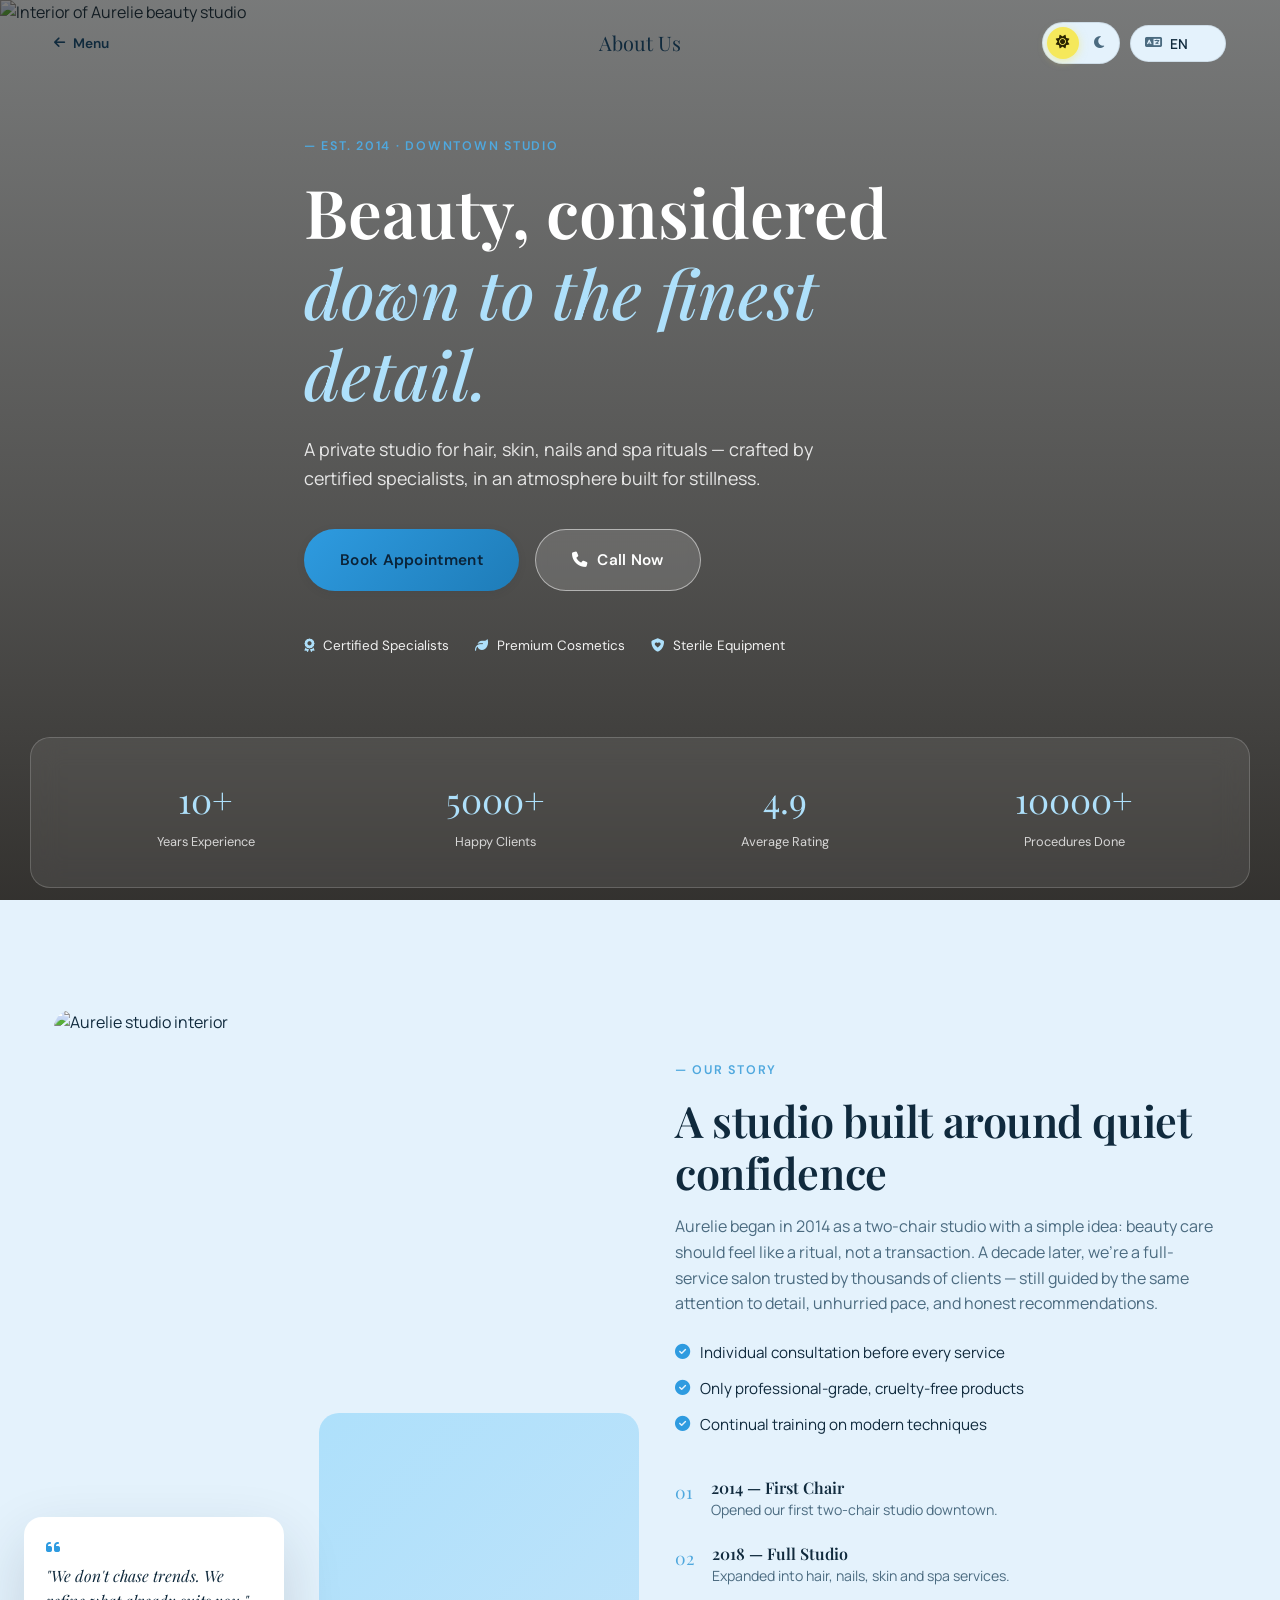
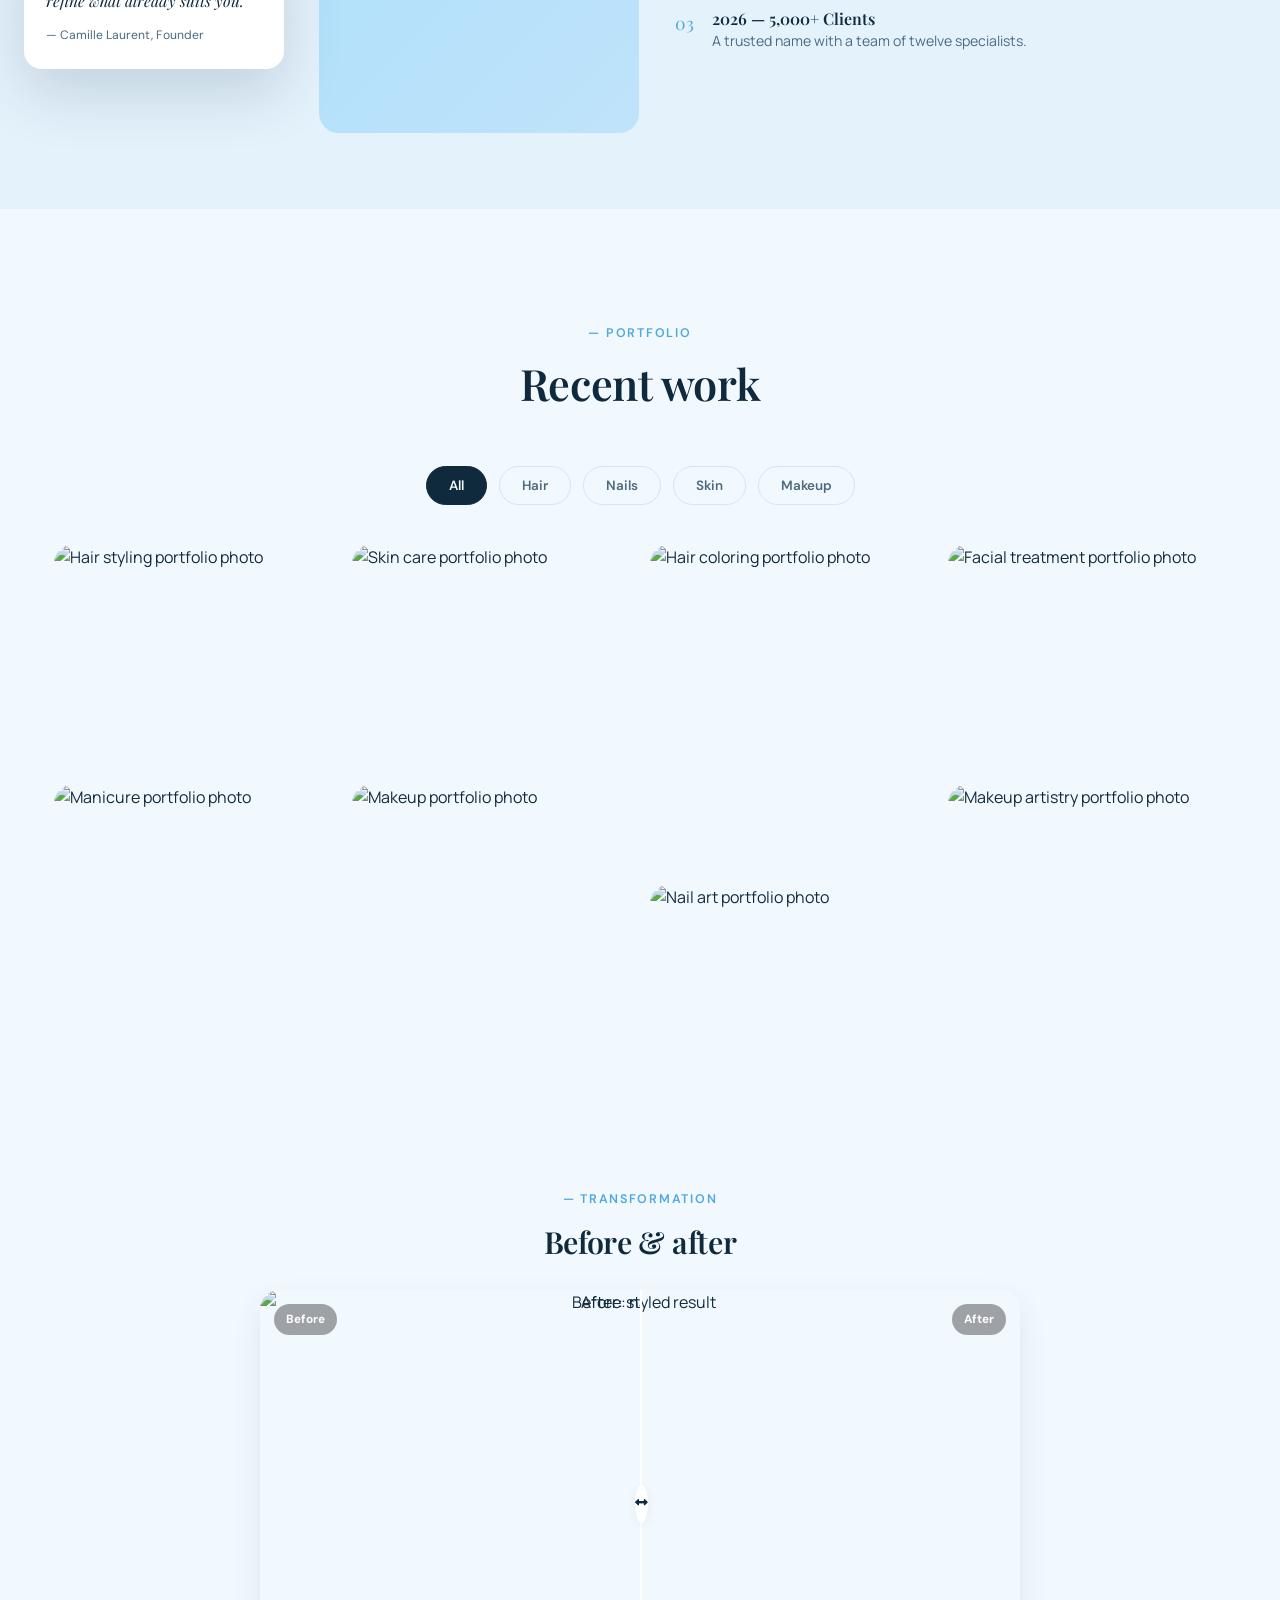
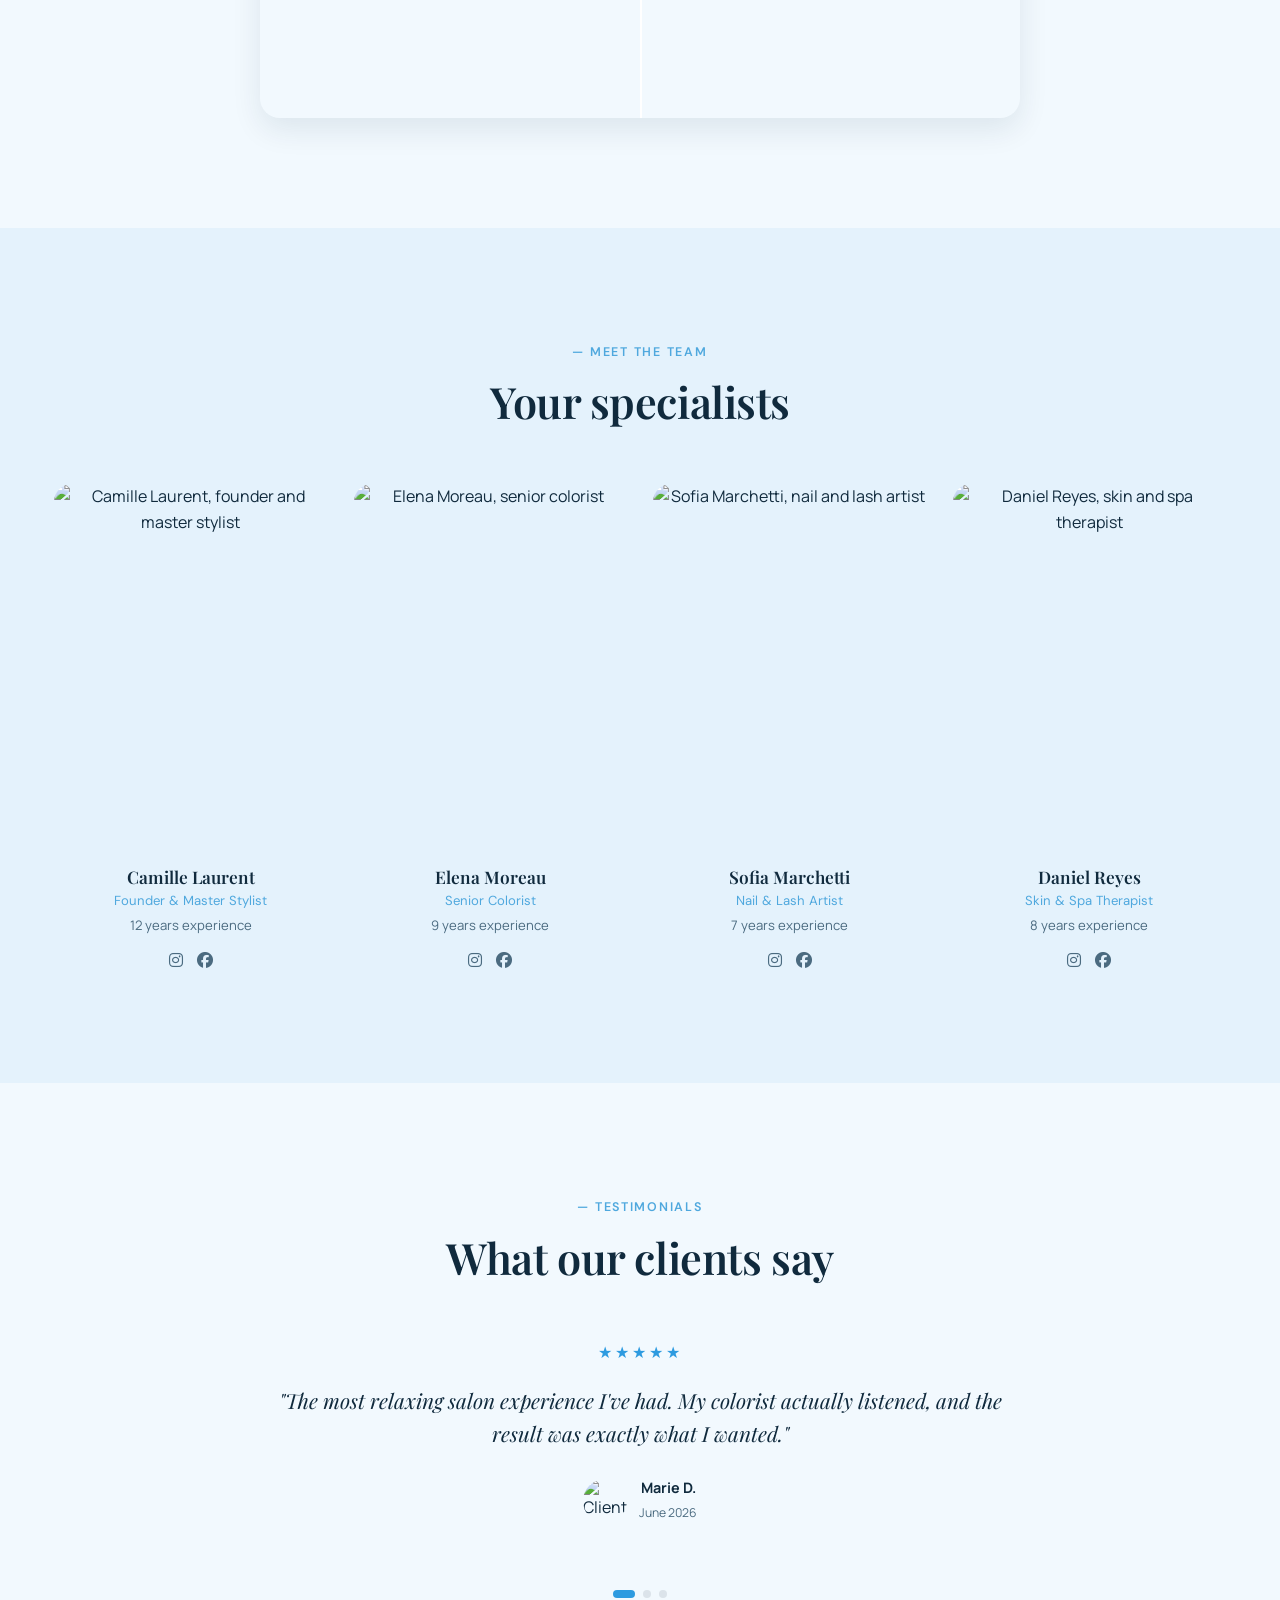
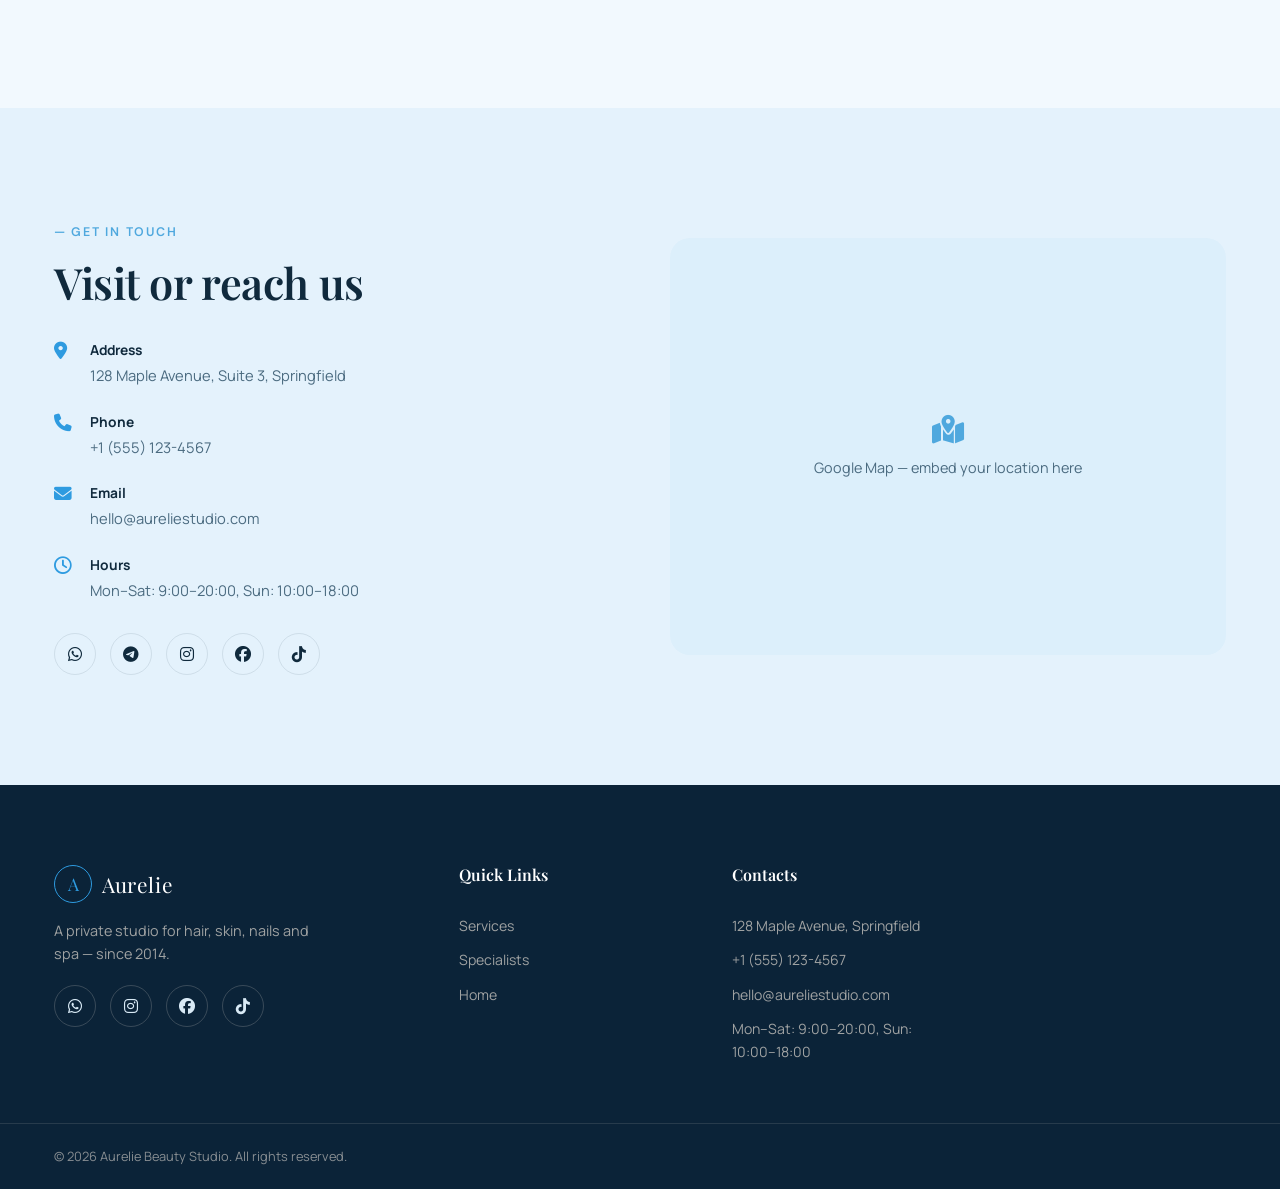
==== about.html @ c1f73a46 "Add files via upload" ====
<!DOCTYPE html>
<html lang="en" data-theme="light">
<head>
<meta charset="UTF-8">
<meta name="viewport" content="width=device-width, initial-scale=1.0">
<title>About Aurelie — Beauty Studio</title>
<meta name="description" content="About Aurelie Beauty Studio — our story, our team, our work, and how to find us.">
<link rel="icon" type="image/svg+xml" href="icons/favicon.svg">
<link rel="preconnect" href="https://fonts.googleapis.com">
<link rel="preconnect" href="https://fonts.gstatic.com" crossorigin>
<link href="https://fonts.googleapis.com/css2?family=Playfair+Display:ital,wght@0,400;0,500;0,600;0,700;1,500&family=Manrope:wght@300;400;500;600;700;800&family=DM+Sans:wght@400;500;600&display=swap" rel="stylesheet">
<link rel="stylesheet" href="https://cdnjs.cloudflare.com/ajax/libs/font-awesome/6.5.1/css/all.min.css">
<link rel="stylesheet" href="style.css">
</head>
<body>

<div class="loader" id="loader" aria-hidden="true">
  <div class="loader__mark"><span class="loader__glyph">A</span></div>
  <div class="loader__line"></div>
</div>

<div class="progress-bar" id="progressBar"></div>

<!-- ============ SIMPLE SUB-PAGE HEADER ============ -->
<header class="header" id="header">
  <div class="container header__inner">
    <a href="menu.html" class="page-back" aria-label="Back to menu">
      <i class="fa-solid fa-arrow-left"></i>
      <span data-i18n="back_to_menu">Menu</span>
    </a>
    <span class="page-header__title" data-i18n="about_page_title">About Us</span>
    <div class="header__actions">
      <div class="theme-switch" id="themeSwitch" role="group" aria-label="Toggle theme">
        <button class="theme-switch__btn" data-theme-choice="light" aria-label="Light theme"><i class="fa-solid fa-sun"></i></button>
        <button class="theme-switch__btn" data-theme-choice="dark" aria-label="Dark theme"><i class="fa-solid fa-moon"></i></button>
      </div>
      <div class="lang-select-wrap">
        <i class="fa-solid fa-language lang-select-wrap__icon"></i>
        <select class="lang-select" id="langSelect" aria-label="Choose language">
          <option value="en">EN</option>
          <option value="ru">RU 🇷🇺</option>
          <option value="kk">KZ 🇰🇿</option>
          <option value="ky">KG 🇰🇬</option>
          <option value="uz">UZ 🇺🇿</option>
        </select>
      </div>
    </div>
  </div>
</header>

<main id="home">
  <section class="hero">
    <div class="hero__media" data-parallax>
      <img src="https://images.pexels.com/photos/3992863/pexels-photo-3992863.jpeg?auto=compress&cs=tinysrgb&w=1600" alt="Interior of Aurelie beauty studio" class="hero__image" loading="eager">
      <div class="hero__scrim"></div>
    </div>

    <div class="container hero__content">
      <p class="eyebrow reveal" data-i18n="hero_eyebrow">— Est. 2014 · Downtown Studio</p>
      <h1 class="hero__title reveal">
        <span data-i18n="hero_title_1">Beauty, considered</span><br>
        <span class="hero__title-italic" data-i18n="hero_title_2">down to the finest detail.</span>
      </h1>
      <p class="hero__subtitle reveal" data-i18n="hero_subtitle">A private studio for hair, skin, nails and spa rituals — crafted by certified specialists, in an atmosphere built for stillness.</p>

      <div class="hero__cta reveal">
        <a href="services.html" class="btn btn--gold btn--lg">
          <span data-i18n="hero_cta_book">Book Appointment</span>
        </a>
        <a href="tel:+15551234567" class="btn btn--ghost btn--lg">
          <i class="fa-solid fa-phone"></i>
          <span data-i18n="hero_cta_call">Call Now</span>
        </a>
      </div>

      <div class="hero__badges reveal">
        <div class="badge"><i class="fa-solid fa-award"></i><span data-i18n="badge_certified">Certified Specialists</span></div>
        <div class="badge"><i class="fa-solid fa-leaf"></i><span data-i18n="badge_premium">Premium Cosmetics</span></div>
        <div class="badge"><i class="fa-solid fa-shield-heart"></i><span data-i18n="badge_sterile">Sterile Equipment</span></div>
      </div>
    </div>

    <div class="hero__stats">
      <div class="container stats__grid">
        <div class="stat">
          <span class="stat__num" data-count="10">0</span><span class="stat__suffix">+</span>
          <p data-i18n="stat_years">Years Experience</p>
        </div>
        <div class="stat">
          <span class="stat__num" data-count="5000">0</span><span class="stat__suffix">+</span>
          <p data-i18n="stat_clients">Happy Clients</p>
        </div>
        <div class="stat">
          <span class="stat__num" data-count="4.9" data-decimal="1">0</span>
          <p data-i18n="stat_rating">Average Rating</p>
        </div>
        <div class="stat">
          <span class="stat__num" data-count="10000">0</span><span class="stat__suffix">+</span>
          <p data-i18n="stat_procedures">Procedures Done</p>
        </div>
      </div>
    </div>
  </section>
  <section class="section about" id="about">
    <div class="container about__grid">
      <div class="about__media reveal-left">
        <img src="https://images.pexels.com/photos/13068361/pexels-photo-13068361.jpeg?auto=compress&cs=tinysrgb&w=1000" alt="Aurelie studio interior" class="about__image">
        <div class="about__image-accent"></div>
        <div class="about__floating-card">
          <i class="fa-solid fa-quote-left"></i>
          <p data-i18n="about_quote">"We don't chase trends. We refine what already suits you."</p>
          <span data-i18n="about_quote_author">— Camille Laurent, Founder</span>
        </div>
      </div>

      <div class="about__content reveal-right">
        <p class="eyebrow" data-i18n="about_eyebrow">— Our Story</p>
        <h2 class="section__title" data-i18n="about_title">A studio built around quiet confidence</h2>
        <p class="about__text" data-i18n="about_text">Aurelie began in 2014 as a two-chair studio with a simple idea: beauty care should feel like a ritual, not a transaction. A decade later, we're a full-service salon trusted by thousands of clients — still guided by the same attention to detail, unhurried pace, and honest recommendations.</p>

        <ul class="about__values">
          <li><i class="fa-solid fa-circle-check"></i><span data-i18n="about_val_1">Individual consultation before every service</span></li>
          <li><i class="fa-solid fa-circle-check"></i><span data-i18n="about_val_2">Only professional-grade, cruelty-free products</span></li>
          <li><i class="fa-solid fa-circle-check"></i><span data-i18n="about_val_3">Continual training on modern techniques</span></li>
        </ul>

        <div class="timeline">
          <div class="timeline__item">
            <span class="timeline__num">01</span>
            <div><h4 data-i18n="tl_1_title">2014 — First Chair</h4><p data-i18n="tl_1_text">Opened our first two-chair studio downtown.</p></div>
          </div>
          <div class="timeline__item">
            <span class="timeline__num">02</span>
            <div><h4 data-i18n="tl_2_title">2018 — Full Studio</h4><p data-i18n="tl_2_text">Expanded into hair, nails, skin and spa services.</p></div>
          </div>
          <div class="timeline__item">
            <span class="timeline__num">03</span>
            <div><h4 data-i18n="tl_3_title">2026 — 5,000+ Clients</h4><p data-i18n="tl_3_text">A trusted name with a team of twelve specialists.</p></div>
          </div>
        </div>
      </div>
    </div>
  </section>
  <section class="section gallery" id="gallery">
    <div class="container">
      <div class="section__head reveal">
        <p class="eyebrow" data-i18n="gallery_eyebrow">— Portfolio</p>
        <h2 class="section__title" data-i18n="gallery_title">Recent work</h2>
      </div>

      <div class="gallery__filters reveal">
        <button class="filter-btn is-active" data-filter="all" data-i18n="filter_all">All</button>
        <button class="filter-btn" data-filter="hair" data-i18n="filter_hair">Hair</button>
        <button class="filter-btn" data-filter="nails" data-i18n="filter_nails">Nails</button>
        <button class="filter-btn" data-filter="skin" data-i18n="filter_skin">Skin</button>
        <button class="filter-btn" data-filter="makeup" data-i18n="filter_makeup">Makeup</button>
      </div>

      <div class="masonry" id="masonry">
        <div class="masonry__item reveal" data-cat="hair"><img src="https://images.pexels.com/photos/3992873/pexels-photo-3992873.jpeg?auto=compress&cs=tinysrgb&w=500" alt="Hair styling portfolio photo" class="gallery-img" loading="lazy"><button class="masonry__zoom" aria-label="Open image"><i class="fa-solid fa-expand"></i></button></div>
        <div class="masonry__item reveal masonry__item--tall" data-cat="nails"><img src="https://images.pexels.com/photos/7755296/pexels-photo-7755296.jpeg?auto=compress&cs=tinysrgb&w=500" alt="Manicure portfolio photo" class="gallery-img" loading="lazy"><button class="masonry__zoom" aria-label="Open image"><i class="fa-solid fa-expand"></i></button></div>
        <div class="masonry__item reveal" data-cat="skin"><img src="https://images.pexels.com/photos/6187848/pexels-photo-6187848.jpeg?auto=compress&cs=tinysrgb&w=500" alt="Skin care portfolio photo" class="gallery-img" loading="lazy"><button class="masonry__zoom" aria-label="Open image"><i class="fa-solid fa-expand"></i></button></div>
        <div class="masonry__item reveal" data-cat="makeup"><img src="https://images.pexels.com/photos/20309789/pexels-photo-20309789.jpeg?auto=compress&cs=tinysrgb&w=500" alt="Makeup portfolio photo" class="gallery-img" loading="lazy"><button class="masonry__zoom" aria-label="Open image"><i class="fa-solid fa-expand"></i></button></div>
        <div class="masonry__item reveal masonry__item--tall" data-cat="hair"><img src="https://images.pexels.com/photos/3992866/pexels-photo-3992866.jpeg?auto=compress&cs=tinysrgb&w=500" alt="Hair coloring portfolio photo" class="gallery-img" loading="lazy"><button class="masonry__zoom" aria-label="Open image"><i class="fa-solid fa-expand"></i></button></div>
        <div class="masonry__item reveal" data-cat="nails"><img src="https://images.pexels.com/photos/13068361/pexels-photo-13068361.jpeg?auto=compress&cs=tinysrgb&w=500" alt="Nail art portfolio photo" class="gallery-img" loading="lazy"><button class="masonry__zoom" aria-label="Open image"><i class="fa-solid fa-expand"></i></button></div>
        <div class="masonry__item reveal" data-cat="skin"><img src="https://images.pexels.com/photos/6629536/pexels-photo-6629536.jpeg?auto=compress&cs=tinysrgb&w=500" alt="Facial treatment portfolio photo" class="gallery-img" loading="lazy"><button class="masonry__zoom" aria-label="Open image"><i class="fa-solid fa-expand"></i></button></div>
        <div class="masonry__item reveal masonry__item--tall" data-cat="makeup"><img src="https://images.pexels.com/photos/7446920/pexels-photo-7446920.jpeg?auto=compress&cs=tinysrgb&w=500" alt="Makeup artistry portfolio photo" class="gallery-img" loading="lazy"><button class="masonry__zoom" aria-label="Open image"><i class="fa-solid fa-expand"></i></button></div>
      </div>

      <div class="before-after reveal">
        <p class="eyebrow" data-i18n="ba_eyebrow">— Transformation</p>
        <h3 class="section__title section__title--sm" data-i18n="ba_title">Before &amp; after</h3>
        <div class="ba-slider" id="baSlider">
          <img src="https://images.pexels.com/photos/3993320/pexels-photo-3993320.jpeg?auto=compress&cs=tinysrgb&w=900" alt="After: styled result" class="ba-slider__img ba-slider__img--after">
          <img src="https://images.pexels.com/photos/3992861/pexels-photo-3992861.jpeg?auto=compress&cs=tinysrgb&w=900" alt="Before: natural state" class="ba-slider__img ba-slider__img--before" id="baBefore">
          <input type="range" min="0" max="100" value="50" class="ba-slider__range" id="baRange" aria-label="Before after comparison slider">
          <div class="ba-slider__handle" id="baHandle"><i class="fa-solid fa-left-right"></i></div>
          <span class="ba-slider__label ba-slider__label--left" data-i18n="ba_before">Before</span>
          <span class="ba-slider__label ba-slider__label--right" data-i18n="ba_after">After</span>
        </div>
      </div>
    </div>
  </section>
  <section class="section team" id="team">
    <div class="container">
      <div class="section__head reveal">
        <p class="eyebrow" data-i18n="team_eyebrow">— Meet The Team</p>
        <h2 class="section__title" data-i18n="team_title">Your specialists</h2>
      </div>

      <div class="team__grid">
        <div class="team-card reveal">
          <img src="https://images.pexels.com/photos/3992872/pexels-photo-3992872.jpeg?auto=compress&cs=tinysrgb&w=500" alt="Camille Laurent, founder and master stylist" class="team-card__img" loading="lazy" >
          <h3>Camille Laurent</h3>
          <span data-i18n="team_1_role">Founder &amp; Master Stylist</span>
          <p data-i18n="team_1_exp">12 years experience</p>
          <div class="team-card__social">
            <a href="#" aria-label="Instagram"><i class="fa-brands fa-instagram"></i></a>
            <a href="#" aria-label="Facebook"><i class="fa-brands fa-facebook"></i></a>
          </div>
        </div>
        <div class="team-card reveal">
          <img src="https://images.pexels.com/photos/3992866/pexels-photo-3992866.jpeg?auto=compress&cs=tinysrgb&w=500" alt="Elena Moreau, senior colorist" class="team-card__img" loading="lazy" >
          <h3>Elena Moreau</h3>
          <span data-i18n="team_2_role">Senior Colorist</span>
          <p data-i18n="team_2_exp">9 years experience</p>
          <div class="team-card__social">
            <a href="#" aria-label="Instagram"><i class="fa-brands fa-instagram"></i></a>
            <a href="#" aria-label="Facebook"><i class="fa-brands fa-facebook"></i></a>
          </div>
        </div>
        <div class="team-card reveal">
          <img src="https://images.pexels.com/photos/6187850/pexels-photo-6187850.jpeg?auto=compress&cs=tinysrgb&w=500" alt="Sofia Marchetti, nail and lash artist" class="team-card__img" loading="lazy" >
          <h3>Sofia Marchetti</h3>
          <span data-i18n="team_3_role">Nail &amp; Lash Artist</span>
          <p data-i18n="team_3_exp">7 years experience</p>
          <div class="team-card__social">
            <a href="#" aria-label="Instagram"><i class="fa-brands fa-instagram"></i></a>
            <a href="#" aria-label="Facebook"><i class="fa-brands fa-facebook"></i></a>
          </div>
        </div>
        <div class="team-card reveal">
          <img src="https://images.pexels.com/photos/6186761/pexels-photo-6186761.jpeg?auto=compress&cs=tinysrgb&w=500" alt="Daniel Reyes, skin and spa therapist" class="team-card__img" loading="lazy" >
          <h3>Daniel Reyes</h3>
          <span data-i18n="team_4_role">Skin &amp; Spa Therapist</span>
          <p data-i18n="team_4_exp">8 years experience</p>
          <div class="team-card__social">
            <a href="#" aria-label="Instagram"><i class="fa-brands fa-instagram"></i></a>
            <a href="#" aria-label="Facebook"><i class="fa-brands fa-facebook"></i></a>
          </div>
        </div>
      </div>
    </div>
  </section>
  <section class="section reviews" id="reviews">
    <div class="container">
      <div class="section__head reveal">
        <p class="eyebrow" data-i18n="reviews_eyebrow">— Testimonials</p>
        <h2 class="section__title" data-i18n="reviews_title">What our clients say</h2>
      </div>

      <div class="reviews__slider reveal" id="reviewsSlider">
        <div class="reviews__track" id="reviewsTrack">
          <div class="review-card">
            <div class="review-card__stars">★★★★★</div>
            <p data-i18n="rev_1_text">"The most relaxing salon experience I've had. My colorist actually listened, and the result was exactly what I wanted."</p>
            <div class="review-card__author"><img src="https://images.pexels.com/photos/3992875/pexels-photo-3992875.jpeg?auto=compress&cs=tinysrgb&w=100" alt="Client photo, Marie D." class="review-card__avatar" loading="lazy"><div><strong>Marie D.</strong><span>June 2026</span></div></div>
          </div>
          <div class="review-card">
            <div class="review-card__stars">★★★★★</div>
            <p data-i18n="rev_2_text">"Impeccable attention to detail. The studio feels calm and genuinely premium — worth every dollar."</p>
            <div class="review-card__author"><img src="https://images.pexels.com/photos/6187431/pexels-photo-6187431.jpeg?auto=compress&cs=tinysrgb&w=100" alt="Client photo, Julia S." class="review-card__avatar" loading="lazy"><div><strong>Julia S.</strong><span>May 2026</span></div></div>
          </div>
          <div class="review-card">
            <div class="review-card__stars">★★★★★</div>
            <p data-i18n="rev_3_text">"Booked a spa afternoon for my birthday. Left feeling completely renewed. Already booked my next visit."</p>
            <div class="review-card__author"><img src="https://images.pexels.com/photos/6187838/pexels-photo-6187838.jpeg?auto=compress&cs=tinysrgb&w=100" alt="Client photo, Anna K." class="review-card__avatar" loading="lazy"><div><strong>Anna K.</strong><span>April 2026</span></div></div>
          </div>
        </div>
        <div class="reviews__dots" id="reviewsDots"></div>
      </div>
    </div>
  </section>
  <section class="section contact" id="contact">
    <div class="container contact__grid">
      <div class="reveal-left">
        <p class="eyebrow" data-i18n="contact_eyebrow">— Get In Touch</p>
        <h2 class="section__title" data-i18n="contact_title">Visit or reach us</h2>

        <div class="contact__list">
          <div class="contact__item"><i class="fa-solid fa-location-dot"></i><div><strong data-i18n="contact_address_l">Address</strong><span>128 Maple Avenue, Suite 3, Springfield</span></div></div>
          <div class="contact__item"><i class="fa-solid fa-phone"></i><div><strong data-i18n="contact_phone_l">Phone</strong><span>+1 (555) 123-4567</span></div></div>
          <div class="contact__item"><i class="fa-solid fa-envelope"></i><div><strong data-i18n="contact_email_l">Email</strong><span>hello@aureliestudio.com</span></div></div>
          <div class="contact__item"><i class="fa-regular fa-clock"></i><div><strong data-i18n="contact_hours_l">Hours</strong><span data-i18n="contact_hours_v">Mon–Sat: 9:00–20:00, Sun: 10:00–18:00</span></div></div>
        </div>

        <div class="contact__socials">
          <a href="#" aria-label="WhatsApp"><i class="fa-brands fa-whatsapp"></i></a>
          <a href="#" aria-label="Telegram"><i class="fa-brands fa-telegram"></i></a>
          <a href="#" aria-label="Instagram"><i class="fa-brands fa-instagram"></i></a>
          <a href="#" aria-label="Facebook"><i class="fa-brands fa-facebook"></i></a>
          <a href="#" aria-label="TikTok"><i class="fa-brands fa-tiktok"></i></a>
        </div>
      </div>

      <div class="contact__map reveal-right">
        <div class="map-placeholder">
          <i class="fa-solid fa-map-location-dot"></i>
          <span data-i18n="map_placeholder">Google Map — embed your location here</span>
        </div>
      </div>
    </div>
  </section>
</main>

<!-- ============ FOOTER ============ -->
<footer class="footer">
  <div class="container footer__grid">
    <div class="footer__brand">
      <a href="menu.html" class="logo logo--footer">
        <span class="logo__mark">A</span><span class="logo__text">Aurelie</span>
      </a>
      <p data-i18n="footer_tagline">A private studio for hair, skin, nails and spa — since 2014.</p>
      <div class="contact__socials">
        <a href="#" aria-label="WhatsApp"><i class="fa-brands fa-whatsapp"></i></a>
        <a href="#" aria-label="Instagram"><i class="fa-brands fa-instagram"></i></a>
        <a href="#" aria-label="Facebook"><i class="fa-brands fa-facebook"></i></a>
        <a href="#" aria-label="TikTok"><i class="fa-brands fa-tiktok"></i></a>
      </div>
    </div>

    <div class="footer__col">
      <h4 data-i18n="footer_links">Quick Links</h4>
      <a href="services.html" data-i18n="nav_services">Services</a>
      <a href="specialists.html" data-i18n="nav_specialists">Specialists</a>
      <a href="menu.html" data-i18n="nav_home">Home</a>
    </div>

    <div class="footer__col">
      <h4 data-i18n="footer_contacts">Contacts</h4>
      <span>128 Maple Avenue, Springfield</span>
      <span>+1 (555) 123-4567</span>
      <span>hello@aureliestudio.com</span>
      <span data-i18n="contact_hours_v">Mon–Sat: 9:00–20:00, Sun: 10:00–18:00</span>
    </div>
  </div>

  <div class="footer__bottom">
    <div class="container footer__bottom-inner">
      <span>&copy; <span id="year"></span> Aurelie Beauty Studio. <span data-i18n="footer_rights">All rights reserved.</span></span>
    </div>
  </div>
</footer>

<button class="back-to-top" id="backToTop" aria-label="Back to top">
  <i class="fa-solid fa-arrow-up"></i>
</button>

<div class="lightbox" id="lightbox">
  <button class="lightbox__close" id="lightboxClose" aria-label="Close image"><i class="fa-solid fa-xmark"></i></button>
  <img class="lightbox__img" id="lightboxImg" src="" alt="">
</div>

<script src="script.js"></script>
</body>
</html>
---- style.css ----
/* =========================================================
   AURELIE BEAUTY STUDIO — STYLESHEET
   Design system: modern luxury minimalism
   Fonts: Playfair Display (display) / Manrope (body) / DM Sans (utility)
   ========================================================= */

:root{
  /* ---- Color tokens (light) — Sky Blue palette ---- */
  --bg:            #F2F9FE;
  --bg-alt:        #E4F2FC;
  --bg-card:       #FFFFFF;
  --ink:           #102A3D;
  --ink-soft:      #4B6B80;
  --line:          rgba(16,42,61,0.10);
  --beige:         #DCEFFB;
  --rosegold:      #4FA8DE;
  --rosegold-soft: #BFE3FA;
  --gold:          #2E9BE0;
  --gold-soft:     #AEE0FB;
  --white:         #FFFFFF;

  --shadow-sm: 0 2px 10px rgba(16,42,61,0.07);
  --shadow-md: 0 12px 30px rgba(16,42,61,0.09);
  --shadow-lg: 0 24px 60px rgba(16,42,61,0.16);

  --radius-sm: 14px;
  --radius-md: 18px;
  --radius-lg: 20px;

  --font-display: 'Playfair Display', serif;
  --font-body: 'Manrope', sans-serif;
  --font-utility: 'DM Sans', sans-serif;

  --container: 1220px;
  --transition: 0.4s cubic-bezier(.25,.8,.25,1);
}

[data-theme="dark"]{
  --bg:            #0B1B27;
  --bg-alt:        #10222F;
  --bg-card:       #142B3B;
  --ink:           #EAF4FB;
  --ink-soft:      #A9C3D3;
  --line:          rgba(234,244,251,0.12);
  --beige:         #16324480;
  --shadow-sm: 0 2px 10px rgba(0,0,0,0.35);
  --shadow-md: 0 12px 30px rgba(0,0,0,0.4);
  --shadow-lg: 0 24px 60px rgba(0,0,0,0.5);
}

/* ============ RESET ============ */
*,*::before,*::after{ box-sizing:border-box; margin:0; padding:0; }
html{ scroll-behavior:smooth; }
body{
  font-family:var(--font-body);
  background:var(--bg);
  color:var(--ink);
  line-height:1.6;
  -webkit-font-smoothing:antialiased;
  overflow-x:hidden;
  transition:background var(--transition), color var(--transition);
}
img{ max-width:100%; display:block; }
a{ color:inherit; text-decoration:none; -webkit-tap-highlight-color:transparent; touch-action:manipulation; }
button{ -webkit-tap-highlight-color:transparent; }
ul{ list-style:none; }
button{ font-family:inherit; cursor:pointer; border:none; background:none; color:inherit; }
input,select{ font-family:inherit; font-size:1rem; }
h1,h2,h3,h4{ font-family:var(--font-display); font-weight:600; line-height:1.2; }
.container{ max-width:var(--container); margin:0 auto; padding:0 24px; }

@media (prefers-reduced-motion: reduce){
  *{ animation-duration:0.001ms !important; animation-iteration-count:1 !important; transition-duration:0.001ms !important; scroll-behavior:auto !important; }
}

:focus-visible{ outline:2px solid var(--gold); outline-offset:3px; }

/* ============ PLACEHOLDER IMAGERY ============
   Used in place of real photography — soft gradient + icon mark,
   so the layout ships production-ready and only needs images swapped in. */
.placeholder-img{
  position:relative;
  width:100%; height:100%;
  min-height:220px;
  background:
    radial-gradient(120% 140% at 15% 10%, rgba(46,155,224,0.16), transparent 55%),
    linear-gradient(135deg, var(--beige) 0%, #ffffff 55%, var(--rosegold-soft) 100%);
  border-radius:var(--radius-md);
  overflow:hidden;
}
[data-theme="dark"] .placeholder-img{
  background:
    radial-gradient(120% 140% at 15% 10%, rgba(46,155,224,0.14), transparent 55%),
    linear-gradient(135deg, #241d16 0%, #17130f 55%, #2a1f22 100%);
}
.placeholder-img::before{
  content:"\f03e"; /* fa image icon */
  font-family:"Font Awesome 6 Free"; font-weight:900;
  position:absolute; inset:0; display:flex; align-items:center; justify-content:center;
  font-size:1.6rem; color:rgba(28,23,18,0.18);
}
[data-theme="dark"] .placeholder-img::before{ color:rgba(243,236,227,0.14); }

/* ============ TYPE HELPERS ============ */
.eyebrow{
  font-family:var(--font-utility);
  text-transform:uppercase;
  letter-spacing:.14em;
  font-size:.78rem;
  color:var(--rosegold);
  font-weight:600;
  margin-bottom:14px;
  display:inline-block;
}
.section__title{
  font-size:clamp(1.9rem, 3.4vw, 2.7rem);
  letter-spacing:-0.01em;
  margin-bottom:16px;
}
.section__title--sm{ font-size:clamp(1.5rem,2.4vw,1.9rem); }
.section__sub{
  color:var(--ink-soft);
  max-width:560px;
  font-size:1.02rem;
  margin-bottom:22px;
}
.section__head{ max-width:680px; margin:0 auto 56px; text-align:center; }
.section{ padding:110px 0; position:relative; }
.section:nth-of-type(even){ background:var(--bg-alt); }

/* signature divider glyph used under a handful of key headings */
.section__title{ position:relative; }

/* ============ BUTTONS ============ */
.btn{
  display:inline-flex; align-items:center; justify-content:center; gap:10px;
  font-family:var(--font-utility);
  font-weight:600;
  font-size:.92rem;
  letter-spacing:.02em;
  padding:16px 30px;
  border-radius:100px;
  transition:transform var(--transition), box-shadow var(--transition), background var(--transition), color var(--transition), border-color var(--transition);
  white-space:nowrap;
  position:relative;
  overflow:hidden;
}
.btn--gold{
  background:linear-gradient(135deg, var(--gold) 0%, #1E7CB8 100%);
  color:#0B2338;
  box-shadow:var(--shadow-sm);
}
.btn--gold:hover{ transform:translateY(-2px); box-shadow:var(--shadow-md); }
.btn--ghost{
  background:rgba(255,255,255,0.14);
  color:var(--white);
  border:1px solid rgba(255,255,255,0.5);
  backdrop-filter:blur(6px);
}
.btn--ghost:hover{ background:rgba(255,255,255,0.24); transform:translateY(-2px); }
.btn--outline{
  border:1.5px solid var(--ink);
  color:var(--ink);
  background:transparent;
}
.btn--outline:hover{ background:var(--ink); color:var(--bg); }
.btn--sm{ padding:11px 22px; font-size:.82rem; }
.btn--xs{ padding:8px 16px; font-size:.76rem; }
.btn--lg{ padding:18px 36px; font-size:.96rem; }

/* button ripple */
.btn::after{
  content:""; position:absolute; border-radius:50%;
  background:rgba(255,255,255,0.5); width:10px; height:10px;
  opacity:0; transform:scale(1); pointer-events:none;
  top:var(--ry,50%); left:var(--rx,50%); translate:-50% -50%;
}
.btn.rippling::after{ animation:ripple .6s ease-out; }
@keyframes ripple{ 0%{ opacity:.55; scale:0; } 100%{ opacity:0; scale:24; } }

.link-arrow{
  font-family:var(--font-utility); font-weight:600; font-size:.88rem;
  color:var(--ink); display:inline-flex; align-items:center; gap:8px;
}
.link-arrow i{ transition:transform var(--transition); font-size:.78rem; }
.link-arrow:hover i{ transform:translateX(4px); }

.icon-btn{
  width:40px; height:40px; border-radius:50%;
  display:flex; align-items:center; justify-content:center;
  color:var(--ink); font-family:var(--font-utility); font-size:.78rem; font-weight:700;
  transition:background var(--transition);
}
.icon-btn:hover{ background:var(--beige); }

.lang-select{
  border:1px solid var(--line); background:var(--bg-card);
  padding:0 10px; font-size:.76rem; width:auto; min-width:56px;
  cursor:pointer; appearance:none; -webkit-appearance:none;
}
.lang-select:hover{ background:var(--beige); }

/* ============ THEME SWITCH (sun / moon segmented pill) ============ */
.theme-switch{
  display:flex; align-items:center; gap:4px;
  background:var(--bg-alt); border:1px solid var(--line);
  border-radius:100px; padding:4px;
}
.theme-switch__btn{
  width:32px; height:32px; border-radius:50%;
  display:flex; align-items:center; justify-content:center;
  color:var(--ink-soft); font-size:.85rem; transition:all var(--transition);
}
.theme-switch__btn.is-active{
  background:#F5E85B; color:#2A2400; box-shadow:0 2px 8px rgba(245,232,91,0.5);
}
[data-theme="dark"] .theme-switch__btn.is-active{
  background:#F5E85B; color:#2A2400;
}
.theme-switch__btn:not(.is-active):hover{ background:var(--beige); }

/* ============ LANGUAGE DROPDOWN (with icon, pill style) ============ */
.lang-select-wrap{
  display:flex; align-items:center; gap:8px;
  background:var(--bg-alt); border:1px solid var(--line);
  border-radius:100px; padding:8px 16px 8px 14px;
}
.lang-select-wrap__icon{ color:var(--ink-soft); font-size:.85rem; }
.lang-select-wrap .lang-select{
  border:none; background:none; padding:0; font-size:.86rem; font-weight:600;
  color:var(--ink); min-width:0;
}
.lang-select-wrap:hover{ background:var(--beige); }

/* ============ LOADER ============ */
.loader{
  position:fixed; inset:0; z-index:9999;
  background:var(--bg);
  display:flex; flex-direction:column; align-items:center; justify-content:center; gap:20px;
  transition:opacity .6s ease, visibility .6s ease;
}
.loader.is-hidden{ opacity:0; visibility:hidden; }
.loader__mark{
  width:64px; height:64px; border-radius:50%;
  border:1px solid var(--gold);
  display:flex; align-items:center; justify-content:center;
  animation:loaderPulse 1.6s ease-in-out infinite;
}
.loader__glyph{ font-family:var(--font-display); font-size:1.5rem; color:var(--gold); }
@keyframes loaderPulse{ 0%,100%{ transform:scale(1); opacity:1;} 50%{ transform:scale(1.08); opacity:.7;} }
.loader__line{ width:120px; height:1px; background:var(--line); position:relative; overflow:hidden; }
.loader__line::after{
  content:""; position:absolute; left:-40%; top:0; height:100%; width:40%;
  background:var(--gold); animation:loaderSlide 1.4s ease-in-out infinite;
}
@keyframes loaderSlide{ 0%{ left:-40%; } 100%{ left:100%; } }

/* ============ PROGRESS BAR ============ */
.progress-bar{
  position:fixed; top:0; left:0; height:3px; width:0%;
  background:linear-gradient(90deg, var(--gold), var(--rosegold));
  z-index:2000;
  transition:width .1s linear;
}

/* ============ HEADER ============ */
.header{
  position:fixed; top:0; left:0; right:0; z-index:1000;
  padding:22px 0;
  transition:background var(--transition), padding var(--transition), box-shadow var(--transition);
}
.header.is-scrolled{
  background:rgba(251,248,245,0.86);
  backdrop-filter:blur(14px);
  padding:14px 0;
  box-shadow:var(--shadow-sm);
}
[data-theme="dark"] .header.is-scrolled{ background:rgba(20,17,13,0.86); }

.header__inner{ display:flex; align-items:center; justify-content:space-between; gap:24px; position:relative; }

.logo{ display:flex; align-items:center; gap:10px; }
.logo__mark{
  width:38px; height:38px; border-radius:50%;
  border:1px solid var(--gold);
  display:flex; align-items:center; justify-content:center;
  font-family:var(--font-display); color:var(--gold); font-size:1.1rem;
}
.logo__text{ font-family:var(--font-display); font-size:1.3rem; letter-spacing:.03em; color:var(--ink); }

.nav__list{ display:flex; gap:34px; }
.nav__list a{
  font-family:var(--font-utility); font-size:.88rem; font-weight:500;
  color:var(--ink); position:relative; padding-bottom:4px;
}
.nav__list a::after{
  content:""; position:absolute; left:0; bottom:0; width:0; height:1px;
  background:var(--gold); transition:width var(--transition);
}
.nav__list a:hover::after{ width:100%; }

.header__actions{ display:flex; align-items:center; gap:10px; }

.hamburger{
  display:none; flex-direction:column; gap:5px; width:44px; height:44px;
  align-items:center; justify-content:center; flex-shrink:0;
}
.hamburger span{ width:20px; height:2px; background:var(--ink); transition:transform var(--transition), opacity var(--transition); }
.hamburger[aria-expanded="true"] span:nth-child(1){ transform:translateY(7px) rotate(45deg); }
.hamburger[aria-expanded="true"] span:nth-child(2){ opacity:0; }
.hamburger[aria-expanded="true"] span:nth-child(3){ transform:translateY(-7px) rotate(-45deg); }

/* ============ MOBILE NAV ============ */
.mobile-nav{
  position:fixed; inset:0; z-index:999;
  background:var(--bg);
  display:flex; flex-direction:column; align-items:center; justify-content:center; gap:34px;
  transform:translateY(-100%);
  transition:transform .5s cubic-bezier(.25,.8,.25,1);
}
.mobile-nav.is-open{ transform:translateY(0); }
.mobile-nav__list{ display:flex; flex-direction:column; align-items:center; gap:22px; }
.mobile-nav__list a{ font-family:var(--font-display); font-size:1.7rem; color:var(--ink); }

/* ============ HERO ============ */
.hero{ position:relative; min-height:100vh; min-height:100dvh; display:flex; flex-direction:column; justify-content:center; padding-top:120px; overflow:hidden; }
.hero__media{ position:absolute; inset:0; z-index:-1; }
.hero__image{ width:100%; height:100%; border-radius:0; min-height:100%; }
.hero__scrim{
  position:absolute; inset:0;
  background:linear-gradient(180deg, rgba(20,17,13,0.55) 0%, rgba(20,17,13,0.72) 60%, rgba(20,17,13,0.86) 100%);
}
.hero__content{ position:relative; z-index:1; color:#fff; max-width:720px; }
.hero__title{ font-size:clamp(2.4rem, 5.4vw, 4.2rem); color:#fff; margin-bottom:22px; }
.hero__title-italic{ font-style:italic; color:var(--gold-soft); font-weight:500; }
.hero__subtitle{ font-size:1.12rem; color:rgba(255,255,255,0.86); max-width:520px; margin-bottom:36px; }
.hero__cta{ display:flex; gap:16px; flex-wrap:wrap; margin-bottom:44px; }
.hero__badges{ display:flex; gap:26px; flex-wrap:wrap; }
.badge{ display:flex; align-items:center; gap:9px; font-family:var(--font-utility); font-size:.84rem; color:rgba(255,255,255,0.92); }
.badge i{ color:var(--gold-soft); }

.hero__stats{ position:relative; z-index:1; margin-top:80px; }
.stats__grid{
  display:grid; grid-template-columns:repeat(4,1fr); gap:20px;
  padding:34px 40px; border-radius:var(--radius-lg);
  background:rgba(255,255,255,0.08);
  border:1px solid rgba(255,255,255,0.18);
  backdrop-filter:blur(14px);
}
.stat{ text-align:center; color:#fff; }
.stat__num{ font-family:var(--font-display); font-size:2.2rem; color:var(--gold-soft); }
.stat__suffix{ font-family:var(--font-display); font-size:2.2rem; color:var(--gold-soft); }
.stat p{ font-family:var(--font-utility); font-size:.8rem; color:rgba(255,255,255,0.78); margin-top:4px; }

/* ============ REVEAL ANIMATIONS ============ */
.reveal, .reveal-left, .reveal-right{
  opacity:0; transition:opacity .8s ease, transform .8s cubic-bezier(.25,.8,.25,1);
}
.reveal{ transform:translateY(28px); }
.reveal-left{ transform:translateX(-32px); }
.reveal-right{ transform:translateX(32px); }
.reveal.is-visible, .reveal-left.is-visible, .reveal-right.is-visible{
  opacity:1; transform:translate(0,0);
}

/* ============ ABOUT ============ */
.about__grid{ display:grid; grid-template-columns:1fr 1fr; gap:70px; align-items:center; }
.about__media{ position:relative; }
.about__image{ aspect-ratio:4/5; }
.about__image-accent{
  position:absolute; width:58%; aspect-ratio:1; border-radius:var(--radius-lg);
  background:linear-gradient(135deg, var(--gold-soft), var(--rosegold-soft));
  bottom:-34px; right:-34px; z-index:-1;
}
.about__floating-card{
  position:absolute; left:-30px; bottom:30px; max-width:260px;
  background:var(--bg-card); padding:22px; border-radius:var(--radius-md);
  box-shadow:var(--shadow-lg);
}
.about__floating-card i{ color:var(--gold); margin-bottom:8px; display:block; }
.about__floating-card p{ font-family:var(--font-display); font-style:italic; font-size:.98rem; margin-bottom:8px; }
.about__floating-card span{ font-size:.76rem; color:var(--ink-soft); font-family:var(--font-utility); }

.about__text{ color:var(--ink-soft); margin-bottom:24px; }
.about__values{ display:flex; flex-direction:column; gap:12px; margin-bottom:40px; }
.about__values li{ display:flex; gap:10px; align-items:flex-start; font-size:.95rem; }
.about__values i{ color:var(--gold); margin-top:3px; }

.timeline{ display:flex; flex-direction:column; gap:22px; }
.timeline__item{ display:flex; gap:18px; align-items:flex-start; }
.timeline__num{ font-family:var(--font-display); color:var(--rosegold); font-size:1.1rem; }
.timeline__item h4{ font-size:1rem; margin-bottom:2px; }
.timeline__item p{ font-size:.88rem; color:var(--ink-soft); }

/* ============ WHY CHOOSE US ============ */
.why__grid{ display:grid; grid-template-columns:repeat(4,1fr); gap:22px; }
.why-card{
  background:var(--bg-card); padding:32px 26px; border-radius:var(--radius-md);
  box-shadow:var(--shadow-sm); transition:transform var(--transition), box-shadow var(--transition);
}
.why-card:hover{ transform:translateY(-6px); box-shadow:var(--shadow-md); }
.why-card i{ font-size:1.5rem; color:var(--gold); margin-bottom:16px; }
.why-card h3{ font-size:1.05rem; margin-bottom:8px; }
.why-card p{ font-size:.88rem; color:var(--ink-soft); }

/* ============ SERVICES ============ */
.services__grid{ display:grid; grid-template-columns:repeat(3,1fr); gap:26px; }
.service-card{
  background:var(--bg-card); border-radius:var(--radius-md); overflow:hidden;
  box-shadow:var(--shadow-sm); transition:transform var(--transition), box-shadow var(--transition);
}
.service-card:hover{ transform:translateY(-6px); box-shadow:var(--shadow-md); }
.service-card__img{ aspect-ratio:16/10; border-radius:0; overflow:hidden; }
.service-card__img .placeholder-img{ border-radius:0; }
.placeholder-img--sm{ min-height:0; }
.service-card__body{ padding:24px; }
.service-card__body h3{ font-size:1.08rem; margin-bottom:8px; }
.service-card__body p{ font-size:.86rem; color:var(--ink-soft); margin-bottom:16px; min-height:40px; }
.service-card__meta{ display:flex; justify-content:space-between; align-items:center; font-size:.82rem; color:var(--ink-soft); margin-bottom:18px; font-family:var(--font-utility); }
.service-card__meta .price{ font-family:var(--font-display); font-size:1.15rem; color:var(--gold); }
.service-card .btn{ width:100%; }

/* ============ OFFERS ============ */
.offers__grid{ display:grid; grid-template-columns:1.6fr 1fr 1fr; gap:22px; }
.offer-banner{
  background:linear-gradient(135deg, #0F2536, #0B2338);
  border-radius:var(--radius-lg); padding:44px; color:#fff;
  display:flex; align-items:flex-end; min-height:280px;
  position:relative; overflow:hidden;
}
.offer-banner::before{
  content:""; position:absolute; inset:0;
  background:radial-gradient(60% 80% at 90% 10%, rgba(46,155,224,0.35), transparent 60%);
}
.offer-banner__text{ position:relative; max-width:360px; }
.offer-banner__tag{ font-family:var(--font-utility); font-size:.76rem; text-transform:uppercase; letter-spacing:.12em; color:var(--gold-soft); }
.offer-banner__text h3{ font-size:1.7rem; margin:10px 0 10px; color:#fff; }
.offer-banner__text p{ color:rgba(255,255,255,0.8); margin-bottom:20px; font-size:.92rem; }

.offer-card{
  background:var(--bg-card); border-radius:var(--radius-lg); padding:34px 28px;
  box-shadow:var(--shadow-sm); display:flex; flex-direction:column; justify-content:center;
}
.offer-card i{ font-size:1.5rem; color:var(--rosegold); margin-bottom:14px; }
.offer-card h4{ font-size:1.1rem; margin-bottom:8px; }
.offer-card p{ font-size:.86rem; color:var(--ink-soft); margin-bottom:16px; }

/* ============ PRICE TABLE ============ */
.price-table{ background:var(--bg-card); border-radius:var(--radius-lg); overflow:hidden; box-shadow:var(--shadow-sm); }
.price-table__row{
  display:grid; grid-template-columns:2fr 1fr 1fr auto; align-items:center; gap:14px;
  padding:20px 30px; border-bottom:1px solid var(--line);
  font-size:.94rem;
}
.price-table__row:last-child{ border-bottom:none; }
.price-table__row--head{
  font-family:var(--font-utility); text-transform:uppercase; letter-spacing:.08em; font-size:.74rem;
  color:var(--ink-soft); background:var(--bg-alt);
}
.price-table__row span:nth-child(3){ font-family:var(--font-display); color:var(--gold); }

/* ============ GALLERY ============ */
.gallery__filters{ display:flex; gap:12px; justify-content:center; margin-bottom:40px; flex-wrap:wrap; }
.filter-btn{
  font-family:var(--font-utility); font-size:.84rem; font-weight:600;
  padding:10px 22px; border-radius:100px; border:1px solid var(--line); color:var(--ink-soft);
  transition:all var(--transition);
}
.filter-btn.is-active, .filter-btn:hover{ background:var(--ink); color:var(--bg); border-color:var(--ink); }

.masonry{
  columns:4 220px; column-gap:20px; margin-bottom:80px;
}
.masonry__item{
  position:relative; break-inside:avoid; margin-bottom:20px; border-radius:var(--radius-md); overflow:hidden;
  transition:transform .5s ease;
}
.masonry__item .gallery-img{ min-height:220px; border-radius:var(--radius-md); transition:transform .6s ease; }
.masonry__item--tall .gallery-img{ min-height:320px; }
.masonry__item:hover .gallery-img{ transform:scale(1.08); }
.masonry__item.is-hidden{ display:none; }
.masonry__zoom{
  position:absolute; inset:0; margin:auto; width:44px; height:44px; border-radius:50%;
  background:rgba(255,255,255,0.9); color:var(--ink);
  display:flex; align-items:center; justify-content:center;
  opacity:0; transition:opacity var(--transition);
}
.masonry__item:hover .masonry__zoom{ opacity:1; }

.before-after{ text-align:center; }
.ba-slider{ position:relative; max-width:760px; margin:30px auto 0; aspect-ratio:16/9; border-radius:var(--radius-lg); overflow:hidden; box-shadow:var(--shadow-md); }
.ba-slider__img{ position:absolute; inset:0; border-radius:0; }
.ba-slider__img--before{ clip-path:inset(0 50% 0 0); }
.ba-slider__range{
  position:absolute; inset:0; width:100%; height:100%; opacity:0; cursor:ew-resize; margin:0;
}
.ba-slider__handle{
  position:absolute; top:0; bottom:0; left:50%; width:2px; background:#fff;
  pointer-events:none; display:flex; align-items:center; justify-content:center;
}
.ba-slider__handle i{
  width:38px; height:38px; border-radius:50%; background:#fff; color:var(--ink);
  display:flex; align-items:center; justify-content:center; font-size:.8rem; box-shadow:var(--shadow-sm);
}
.ba-slider__label{ position:absolute; top:14px; font-family:var(--font-utility); font-size:.74rem; font-weight:700; color:#fff; background:rgba(0,0,0,0.35); padding:6px 12px; border-radius:100px; pointer-events:none; }
.ba-slider__label--left{ left:14px; }
.ba-slider__label--right{ right:14px; }

/* ============ TEAM ============ */
.team__grid{ display:grid; grid-template-columns:repeat(4,1fr); gap:26px; }
.team-card{ text-align:center; }
.team-card__img{ aspect-ratio:3/4; margin-bottom:18px; }
.team-card h3{ font-size:1.08rem; margin-bottom:2px; }
.team-card span{ font-family:var(--font-utility); font-size:.82rem; color:var(--rosegold); display:block; margin-bottom:4px; }
.team-card p{ font-size:.82rem; color:var(--ink-soft); margin-bottom:12px; }
.team-card__social{ display:flex; gap:14px; justify-content:center; }
.team-card__social a{ color:var(--ink-soft); transition:color var(--transition); }
.team-card__social a:hover{ color:var(--gold); }

/* ============ REVIEWS ============ */
.reviews__slider{ max-width:760px; margin:0 auto; text-align:center; }
.reviews__track{ position:relative; min-height:220px; }
.review-card{
  position:absolute; inset:0; opacity:0; transform:translateX(24px);
  transition:opacity .6s ease, transform .6s ease; pointer-events:none;
}
.review-card.is-active{ opacity:1; transform:translateX(0); pointer-events:auto; position:relative; }
.review-card__stars{ color:var(--gold); letter-spacing:3px; margin-bottom:18px; }
.review-card p{ font-family:var(--font-display); font-size:1.3rem; font-style:italic; margin-bottom:26px; }
.review-card__author{ display:flex; align-items:center; justify-content:center; gap:12px; }
.review-card__avatar{ width:44px; height:44px; border-radius:50%; min-height:0; }
.review-card__author strong{ display:block; font-size:.9rem; }
.review-card__author span{ font-size:.76rem; color:var(--ink-soft); }
.reviews__dots{ display:flex; justify-content:center; gap:8px; margin-top:30px; }
.reviews__dots button{ width:8px; height:8px; border-radius:50%; background:var(--line); transition:background var(--transition), width var(--transition); }
.reviews__dots button.is-active{ background:var(--gold); width:22px; border-radius:100px; }

/* ============ VIDEO ============ */
.video-wrap{ position:relative; border-radius:var(--radius-lg); overflow:hidden; aspect-ratio:21/9; box-shadow:var(--shadow-lg); }
.video-wrap__bg{ position:absolute; inset:0; border-radius:0; }
.video-wrap::after{ content:""; position:absolute; inset:0; background:linear-gradient(180deg, rgba(20,17,13,0.2), rgba(20,17,13,0.75)); }
.video-play{
  position:absolute; top:50%; left:50%; translate:-50% -50%; z-index:2;
  width:84px; height:84px; border-radius:50%; background:rgba(255,255,255,0.95);
  display:flex; align-items:center; justify-content:center; color:var(--ink); font-size:1.4rem;
  transition:transform var(--transition);
}
.video-play::before{
  content:""; position:absolute; inset:-14px; border-radius:50%; border:1px solid rgba(255,255,255,0.6);
  animation:videoRing 2.4s ease-out infinite;
}
@keyframes videoRing{ 0%{ transform:scale(0.9); opacity:1;} 100%{ transform:scale(1.5); opacity:0;} }
.video-play:hover{ transform:translate(-50%,-50%) scale(1.08); }
.video-wrap__caption{ position:absolute; left:40px; bottom:34px; z-index:2; color:#fff; }
.video-wrap__caption h3{ font-size:1.6rem; color:#fff; }

/* ============ FAQ ============ */
.faq__grid{ display:grid; grid-template-columns:0.8fr 1.2fr; gap:70px; align-items:start; }
.accordion__item{ border-bottom:1px solid var(--line); }
.accordion__head{
  width:100%; display:flex; justify-content:space-between; align-items:center;
  padding:22px 0; font-family:var(--font-utility); font-weight:600; font-size:.98rem; text-align:left;
}
.accordion__head i{ transition:transform var(--transition); color:var(--gold); }
.accordion__item.is-open .accordion__head i{ transform:rotate(45deg); }
.accordion__body{ max-height:0; overflow:hidden; transition:max-height .45s ease, padding var(--transition); }
.accordion__item.is-open .accordion__body{ max-height:200px; padding-bottom:22px; }
.accordion__body p{ color:var(--ink-soft); font-size:.92rem; max-width:520px; }

/* ============ BOOKING ============ */
.booking{ position:relative; }
.booking__grid{ display:grid; grid-template-columns:0.8fr 1.2fr; gap:70px; align-items:flex-start; position:relative; }
.booking__perks{ display:flex; flex-direction:column; gap:12px; margin-top:26px; }
.booking__perks li{ display:flex; gap:10px; align-items:center; font-size:.92rem; }
.booking__perks i{ color:var(--gold); }

.booking-form{
  background:var(--bg-card); padding:40px; border-radius:var(--radius-lg); box-shadow:var(--shadow-md);
  display:flex; flex-direction:column; gap:20px;
}
.form-row{ display:grid; grid-template-columns:1fr 1fr; gap:20px; }
.form-group{ display:flex; flex-direction:column; gap:8px; position:relative; }
.form-group label{ font-family:var(--font-utility); font-size:.8rem; font-weight:600; color:var(--ink-soft); }
.form-group input, .form-group select{
  padding:14px 16px; border:1.5px solid var(--line); border-radius:12px; background:var(--bg);
  color:var(--ink); transition:border-color var(--transition);
  font-size:16px; /* keeps iOS Safari from auto-zooming into the field on focus */
  min-height:48px; /* comfortable touch target */
  -webkit-appearance:none; appearance:none;
}
.form-group input:focus, .form-group select:focus{ border-color:var(--gold); }
.form-error{ display:none; font-size:.76rem; color:#b8493f; }
.form-group.has-error input, .form-group.has-error select{ border-color:#b8493f; }
.form-group.has-error .form-error{ display:block; }
.booking-form__submit{ margin-top:8px; }

.booking-success{
  display:none; position:absolute; inset:0; background:var(--bg-card); border-radius:var(--radius-lg);
  box-shadow:var(--shadow-lg); align-items:center; justify-content:center; flex-direction:column; text-align:center;
  padding:50px; z-index:5;
}
.booking-success.is-visible{ display:flex; }
.booking-success i{ font-size:2.6rem; color:var(--gold); margin-bottom:16px; }
.booking-success h3{ font-size:1.5rem; margin-bottom:10px; }
.booking-success p{ color:var(--ink-soft); max-width:340px; margin-bottom:24px; }

/* ============ CONTACT ============ */
.contact__grid{ display:grid; grid-template-columns:1fr 1fr; gap:60px; align-items:center; }
.contact__list{ display:flex; flex-direction:column; gap:22px; margin:30px 0; }
.contact__item{ display:flex; gap:16px; align-items:flex-start; }
.contact__item i{ color:var(--gold); font-size:1.1rem; margin-top:3px; width:20px; }
.contact__item strong{ display:block; font-size:.86rem; margin-bottom:2px; }
.contact__item span{ font-size:.92rem; color:var(--ink-soft); }
.contact__socials{ display:flex; gap:14px; }
.contact__socials a{
  width:42px; height:42px; border-radius:50%; border:1px solid var(--line);
  display:flex; align-items:center; justify-content:center; transition:all var(--transition);
}
.contact__socials a:hover{ background:var(--ink); color:var(--bg); border-color:var(--ink); }
.map-placeholder{
  aspect-ratio:4/3; border-radius:var(--radius-lg); background:var(--beige);
  display:flex; flex-direction:column; align-items:center; justify-content:center; gap:12px;
  color:var(--ink-soft); font-size:.9rem;
}
.map-placeholder i{ font-size:1.8rem; color:var(--rosegold); }

/* ============ FOOTER ============ */
.footer{ background:#0B2338; color:#D9EAF6; padding-top:80px; }
.footer__grid{ display:grid; grid-template-columns:1.6fr 1fr 1fr 1fr; gap:50px; padding-bottom:60px; }
.footer .logo__text{ color:#fff; }
.footer__brand p{ color:rgba(239,230,220,0.65); font-size:.9rem; margin:16px 0 20px; max-width:280px; }
.footer .contact__socials a{ border-color:rgba(239,230,220,0.2); color:#D9EAF6; }
.footer__col h4{ font-size:1rem; margin-bottom:18px; color:#fff; }
.footer__col{ display:flex; flex-direction:column; gap:12px; font-size:.88rem; color:rgba(239,230,220,0.65); }
.footer__bottom{ border-top:1px solid rgba(239,230,220,0.12); padding:22px 0; }
.footer__bottom-inner{ display:flex; justify-content:space-between; flex-wrap:wrap; gap:10px; font-size:.8rem; color:rgba(239,230,220,0.55); }

/* ============ FLOATING BUTTONS ============ */
.floating-buttons{
  position:fixed; right:24px; bottom:24px; z-index:900; display:flex; flex-direction:column; gap:12px;
  bottom:calc(24px + env(safe-area-inset-bottom));
}
.fab{
  width:52px; height:52px; border-radius:50%; display:flex; align-items:center; justify-content:center;
  color:#fff; font-size:1.15rem; box-shadow:var(--shadow-md); transition:transform var(--transition);
}
.fab:hover{ transform:scale(1.08); }
.fab--whatsapp{ background:#25D366; }
.fab--call{ background:var(--ink); }
.fab--book{ background:linear-gradient(135deg, var(--gold), #1E7CB8); color:#0B2338; }

.back-to-top{
  position:fixed; left:24px; bottom:24px; z-index:900;
  bottom:calc(24px + env(safe-area-inset-bottom));
  width:44px; height:44px; border-radius:50%; background:var(--bg-card); box-shadow:var(--shadow-md);
  display:flex; align-items:center; justify-content:center; color:var(--ink);
  opacity:0; visibility:hidden; transform:translateY(10px); transition:all var(--transition);
}
.back-to-top.is-visible{ opacity:1; visibility:visible; transform:translateY(0); }

/* ============ MOBILE STICKY CTA BAR ============ */
.mobile-sticky-cta{
  display:none; /* shown only on mobile, see breakpoint below */
  position:fixed; left:0; right:0; bottom:0; z-index:950;
  background:var(--bg-card);
  border-top:1px solid var(--line);
  box-shadow:0 -8px 24px rgba(28,23,18,0.10);
  padding:10px 10px calc(10px + env(safe-area-inset-bottom));
  gap:8px;
}
.mobile-sticky-cta__item{
  flex:1; display:flex; flex-direction:column; align-items:center; justify-content:center; gap:4px;
  padding:8px 4px; border-radius:12px; font-family:var(--font-utility); font-size:.68rem; font-weight:600;
  color:var(--ink-soft); transition:background var(--transition);
}
.mobile-sticky-cta__item i{ font-size:1.05rem; }
.mobile-sticky-cta__item--primary{
  background:linear-gradient(135deg, var(--gold), #1E7CB8); color:#0B2338;
}

/* ============ LIGHTBOX ============ */
.lightbox{
  position:fixed; inset:0; background:rgba(10,8,6,0.92); z-index:2100;
  display:flex; align-items:center; justify-content:center;
  opacity:0; visibility:hidden; transition:opacity var(--transition), visibility var(--transition);
}
.lightbox.is-open{ opacity:1; visibility:visible; }
.lightbox__img{ width:min(760px, 86vw); aspect-ratio:4/3; border-radius:var(--radius-md); }
.lightbox__close{ position:absolute; top:26px; right:30px; color:#fff; font-size:1.5rem; }

.video-modal{
  position:fixed; inset:0; background:rgba(10,8,6,0.92); z-index:2100;
  display:flex; align-items:center; justify-content:center;
  opacity:0; visibility:hidden; transition:opacity var(--transition), visibility var(--transition);
}
.video-modal.is-open{ opacity:1; visibility:visible; }
.video-modal__frame{
  width:min(820px, 88vw); aspect-ratio:16/9; border-radius:var(--radius-md); background:#0B2338;
  display:flex; align-items:center; justify-content:center; color:rgba(255,255,255,0.6); text-align:center; padding:30px;
}

/* ============ REAL PHOTOS ============
   The following elements are now actual <img> tags (real photography)
   instead of placeholder divs — these rules make them crop/fill correctly. */
.hero__image{ width:100%; height:100%; object-fit:cover; display:block; }
.about__image{ width:100%; aspect-ratio:4/5; object-fit:cover; border-radius:var(--radius-md); display:block; }
.service-card__img{ width:100%; aspect-ratio:16/10; object-fit:cover; display:block; border-radius:0; }
.gallery-img{ width:100%; height:220px; object-fit:cover; display:block; border-radius:var(--radius-md); transition:transform .6s ease; }
.masonry__item--tall .gallery-img{ height:320px; }
.team-card__img{ width:100%; aspect-ratio:3/4; object-fit:cover; border-radius:var(--radius-md); display:block; margin-bottom:18px; }
.review-card__avatar{ width:44px; height:44px; object-fit:cover; border-radius:50%; display:block; }
.video-wrap__bg{ position:absolute; inset:0; width:100%; height:100%; object-fit:cover; border-radius:0; }
.ba-slider__img{ position:absolute; inset:0; width:100%; height:100%; object-fit:cover; border-radius:0; }
.lightbox__img{ width:min(760px, 86vw); aspect-ratio:4/3; object-fit:cover; border-radius:var(--radius-md); display:block; }

/* ============ SUB-PAGE HEADER (back + title) ============ */
.page-back{
  display:flex; align-items:center; gap:8px;
  font-family:var(--font-utility); font-weight:600; font-size:.86rem; color:var(--ink);
}
.page-back i{ font-size:.8rem; }
.page-header__title{
  font-family:var(--font-display); font-size:1.25rem; color:var(--ink);
  position:absolute; left:50%; translate:-50% 0;
}
@media (max-width:640px){
  .page-header__title{ font-size:1.05rem; }
}

/* ============ MAIN MENU SCREEN ============ */
.menu-screen{ min-height:100dvh; display:flex; flex-direction:column; justify-content:center; padding:140px 0 60px; }
.menu-screen__intro{ text-align:center; margin-bottom:48px; }
.menu-screen__avatar{
  width:88px; height:88px; border-radius:50%; margin:0 auto 20px; object-fit:cover;
  border:2px solid var(--gold);
}
.menu-screen__name{ font-size:1.5rem; margin-bottom:6px; }
.menu-screen__tag{ color:var(--ink-soft); font-size:.9rem; margin-bottom:14px; }
.menu-screen__address{
  display:flex; align-items:center; justify-content:center; gap:8px;
  font-size:.86rem; color:var(--ink-soft); max-width:420px; margin:0 auto 14px;
}
.menu-screen__address i{ color:var(--gold); }
.menu-screen__social{
  display:inline-flex; align-items:center; gap:8px; font-size:.86rem; font-weight:600;
  color:var(--rosegold);
}

.menu-buttons{ display:flex; flex-direction:column; gap:16px; max-width:520px; margin:0 auto; }
.menu-btn{
  display:flex; align-items:center; gap:20px; padding:22px 26px;
  background:var(--bg-card); border:1px solid var(--line); border-radius:var(--radius-lg);
  box-shadow:var(--shadow-sm); transition:transform var(--transition), box-shadow var(--transition);
}
.menu-btn:hover{ transform:translateY(-4px); box-shadow:var(--shadow-md); }
.menu-btn__icon{
  width:52px; height:52px; border-radius:50%; flex-shrink:0;
  background:linear-gradient(135deg, var(--gold-soft), var(--rosegold-soft));
  display:flex; align-items:center; justify-content:center; font-size:1.2rem; color:#0B2338;
}
.menu-btn__text{ flex:1; }
.menu-btn__text h3{ font-size:1.05rem; margin-bottom:2px; }
.menu-btn__text p{ font-size:.82rem; color:var(--ink-soft); }
.menu-btn__arrow{ color:var(--ink-soft); font-size:.9rem; }

/* ============ SERVICE LIST (services.html) ============ */
.service-search{
  display:flex; align-items:center; gap:12px; background:var(--bg-card);
  border:1.5px solid var(--line); border-radius:100px; padding:14px 20px; margin-bottom:26px;
}
.service-search i{ color:var(--ink-soft); }
.service-search input{ border:none; background:none; width:100%; font-size:.95rem; color:var(--ink); outline:none; }

.category-tabs{ display:flex; gap:10px; overflow-x:auto; padding-bottom:6px; margin-bottom:30px; }
.category-tabs::-webkit-scrollbar{ display:none; }

.service-group{ margin-bottom:36px; }
.service-group__title{ font-size:1.2rem; margin-bottom:16px; }
.service-row{
  display:flex; align-items:center; gap:16px; padding:16px;
  background:var(--bg-card); border:1px solid var(--line); border-radius:var(--radius-md);
  margin-bottom:12px; cursor:pointer; transition:border-color var(--transition), background var(--transition);
}
.service-row:hover{ border-color:var(--gold); }
.service-row.is-selected{ border-color:var(--gold); background:var(--gold-soft); }
.service-row__img{ width:56px; height:56px; border-radius:50%; object-fit:cover; flex-shrink:0; }
.service-row__body{ flex:1; }
.service-row__body h4{ font-size:.98rem; margin-bottom:3px; }
.service-row__body p{ font-size:.8rem; color:var(--ink-soft); margin-bottom:6px; }
.service-row__meta{ font-size:.86rem; font-weight:700; color:var(--gold); font-family:var(--font-utility); }
.service-row__meta span{ color:var(--ink-soft); font-weight:500; margin-left:8px; }
.service-row__check{
  width:26px; height:26px; border-radius:8px; border:1.5px solid var(--line); flex-shrink:0;
  display:flex; align-items:center; justify-content:center; transition:all var(--transition);
}
.service-row.is-selected .service-row__check{ background:var(--gold); border-color:var(--gold); color:#0B2338; }

/* ============ SPECIALIST LIST (specialists.html) ============ */
.specialist-row{
  display:flex; gap:16px; padding:20px; background:var(--bg-card);
  border:1px solid var(--line); border-radius:var(--radius-md); margin-bottom:14px;
  cursor:pointer; transition:border-color var(--transition), background var(--transition);
}
.specialist-row:hover{ border-color:var(--gold); }
.specialist-row.is-selected{ border-color:var(--gold); background:var(--gold-soft); }
.specialist-row__img{ width:64px; height:64px; border-radius:50%; object-fit:cover; flex-shrink:0; }
.specialist-row__body{ flex:1; }
.specialist-row__body h4{ font-size:1rem; margin-bottom:2px; }
.specialist-row__meta{ font-size:.8rem; color:var(--ink-soft); margin-bottom:6px; }
.specialist-row__meta i{ color:var(--gold); }
.specialist-row__desc{ font-size:.84rem; color:var(--ink-soft); }
.specialist-row__radio{
  width:22px; height:22px; border-radius:50%; border:1.5px solid var(--line); flex-shrink:0;
  align-self:center;
}
.specialist-row.is-selected .specialist-row__radio{ border-color:var(--gold); border-width:6px; }
.specialist-row--any{ align-items:center; }
.specialist-row--any .specialist-row__img{
  background:var(--beige); display:flex; align-items:center; justify-content:center; color:var(--gold); font-size:1.2rem;
}

/* ============ STICKY CONTINUE BAR ============ */
.continue-bar{
  position:fixed; left:0; right:0; bottom:0; z-index:950;
  background:var(--bg-card); border-top:1px solid var(--line);
  box-shadow:0 -8px 24px rgba(28,23,18,0.10);
  padding:16px 24px calc(16px + env(safe-area-inset-bottom));
  display:flex; align-items:center; justify-content:space-between; gap:16px;
  transform:translateY(100%); transition:transform var(--transition);
}
.continue-bar.is-visible{ transform:translateY(0); }
.continue-bar__info{ font-size:.86rem; color:var(--ink-soft); }
.continue-bar__info strong{ color:var(--ink); display:block; font-size:.98rem; }

/* Page bottom padding so content clears the sticky continue bar */
.has-continue-bar{ padding-bottom:110px; }

/* ============ RESPONSIVE ============ */
@media (max-width:1080px){
  .why__grid{ grid-template-columns:repeat(2,1fr); }
  .services__grid{ grid-template-columns:repeat(2,1fr); }
  .team__grid{ grid-template-columns:repeat(2,1fr); }
  .offers__grid{ grid-template-columns:1fr; }
  .masonry{ columns:3 180px; }
}

@media (max-width:900px){
  .nav, .header__actions .btn--gold{ display:none; }
  .hamburger{ display:flex; }
  .about__grid, .faq__grid, .booking__grid, .contact__grid{ grid-template-columns:1fr; gap:44px; }
  .about__floating-card{ position:static; margin-top:20px; max-width:none; }
  .about__image-accent{ display:none; }
  .stats__grid{ grid-template-columns:repeat(2,1fr); }
  .footer__grid{ grid-template-columns:1fr 1fr; }
}

@media (max-width:640px){
  .section{ padding:76px 0; }
  .why__grid, .services__grid, .team__grid{ grid-template-columns:1fr; }
  .masonry{ columns:2 140px; }
  .form-row{ grid-template-columns:1fr; }
  .price-table__row{ grid-template-columns:1.4fr .8fr .8fr; }
  .price-table__row a{ display:none; }
  .price-table__row--head span:nth-child(4){ display:none; }
  .footer__grid{ grid-template-columns:1fr; text-align:left; }
  .footer__bottom-inner{ flex-direction:column; align-items:flex-start; }
  .video-wrap__caption{ left:20px; bottom:20px; }
  .video-wrap__caption h3{ font-size:1.15rem; }
  .hero__cta{ flex-direction:column; align-items:stretch; }
  .hero__cta .btn{ width:100%; }
  .lang-select-wrap{ padding:6px 12px 6px 10px; }
  .theme-switch__btn{ width:34px; height:34px; }
  #themeToggle{ width:44px; height:44px; border:1px solid var(--line); }

  /* Sticky bottom CTA replaces the floating button stack on small screens */
  .mobile-sticky-cta{ display:flex; }
  .floating-buttons{ display:none; }
  .back-to-top{ bottom:calc(78px + env(safe-area-inset-bottom)); left:16px; }
  body{ padding-bottom:64px; } /* keeps footer content clear of the sticky bar */

  /* Larger, easier-to-tap controls on touch screens */
  .filter-btn{ padding:10px 18px; font-size:.8rem; }
  .btn--sm{ padding:12px 20px; }
  .service-card .btn, .booking-form__submit{ min-height:48px; }
  .accordion__head{ padding:20px 4px; }
  .nav__list a, .footer__col a{ padding:4px 0; }
}

@media (max-width:400px){
  .masonry{ columns:1; }
  .stats__grid{ grid-template-columns:1fr 1fr; padding:26px 20px; }
  .hero__badges{ gap:16px; }
  .container{ padding:0 18px; }
}

/* Modern cursor micro-interaction (desktop only, subtle) */
@media (hover:hover) and (pointer:fine){
  .btn--gold, .fab, .video-play{ cursor:pointer; }
}
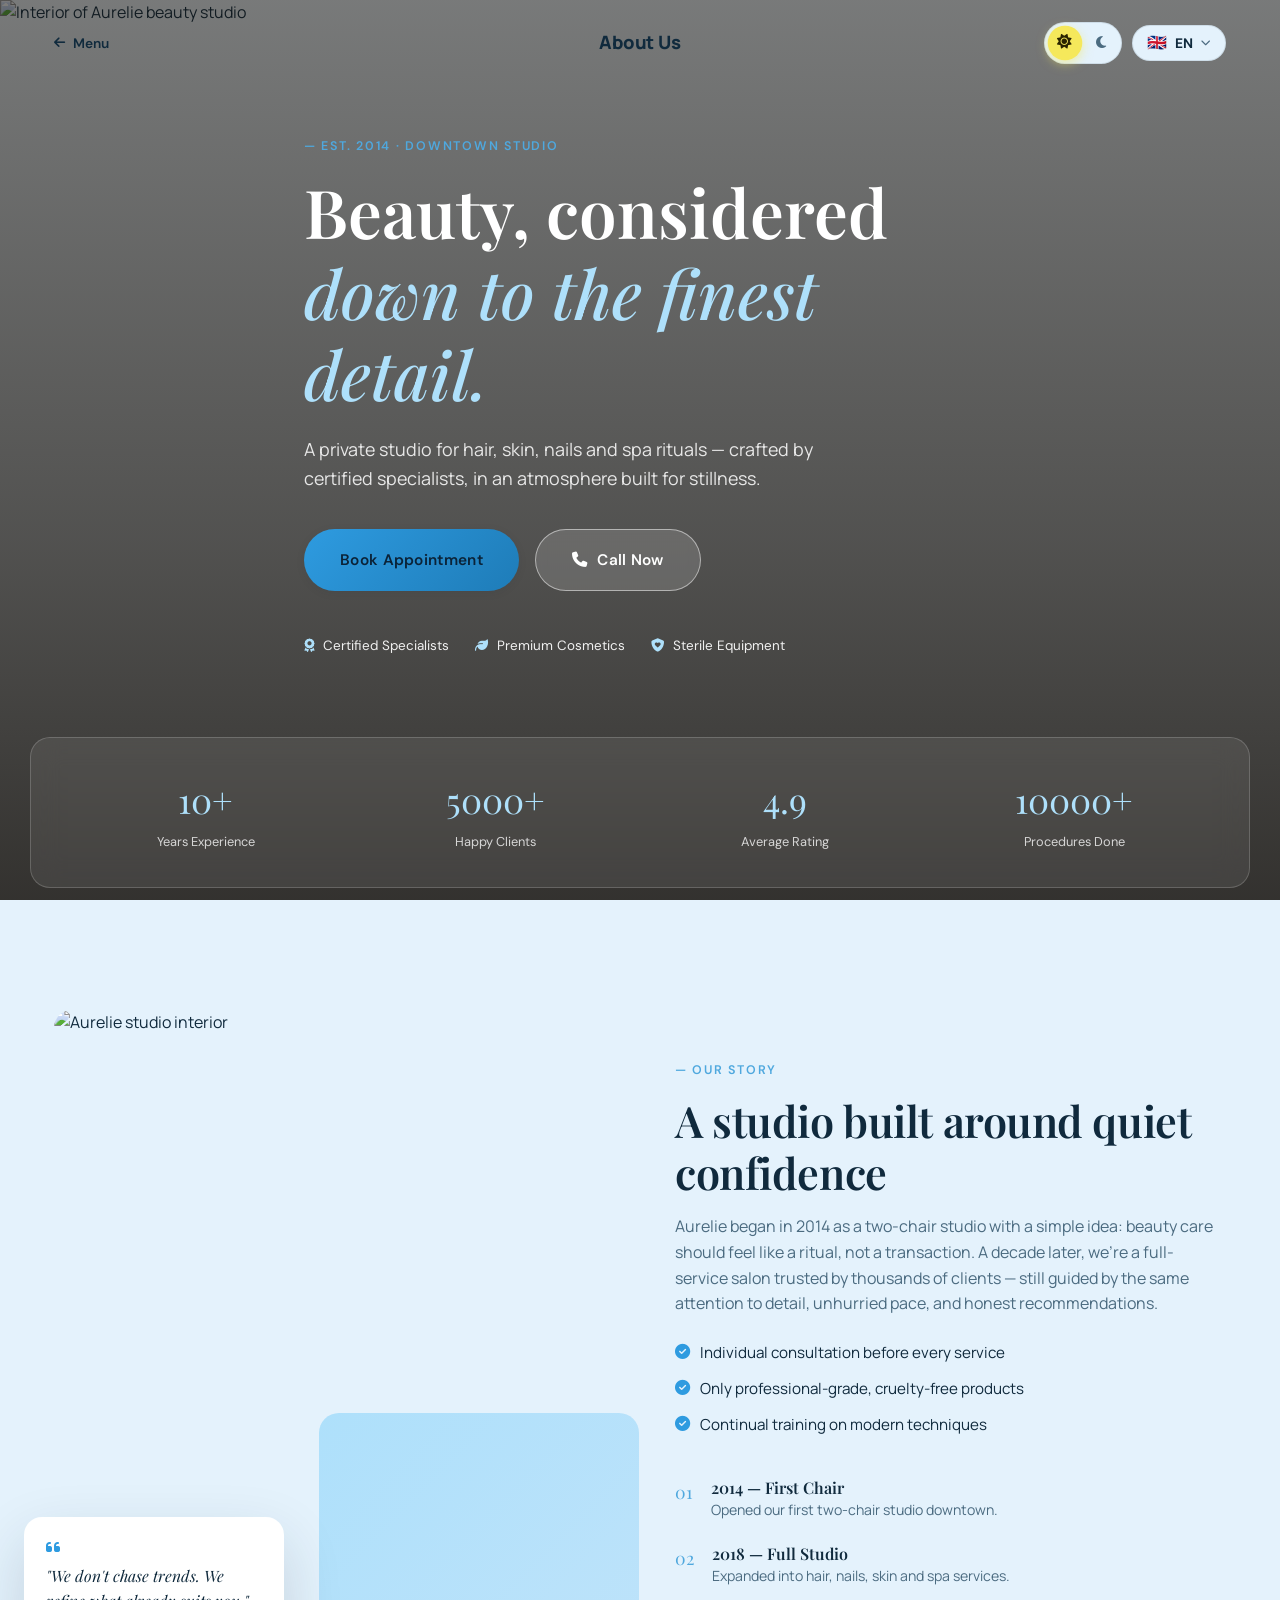
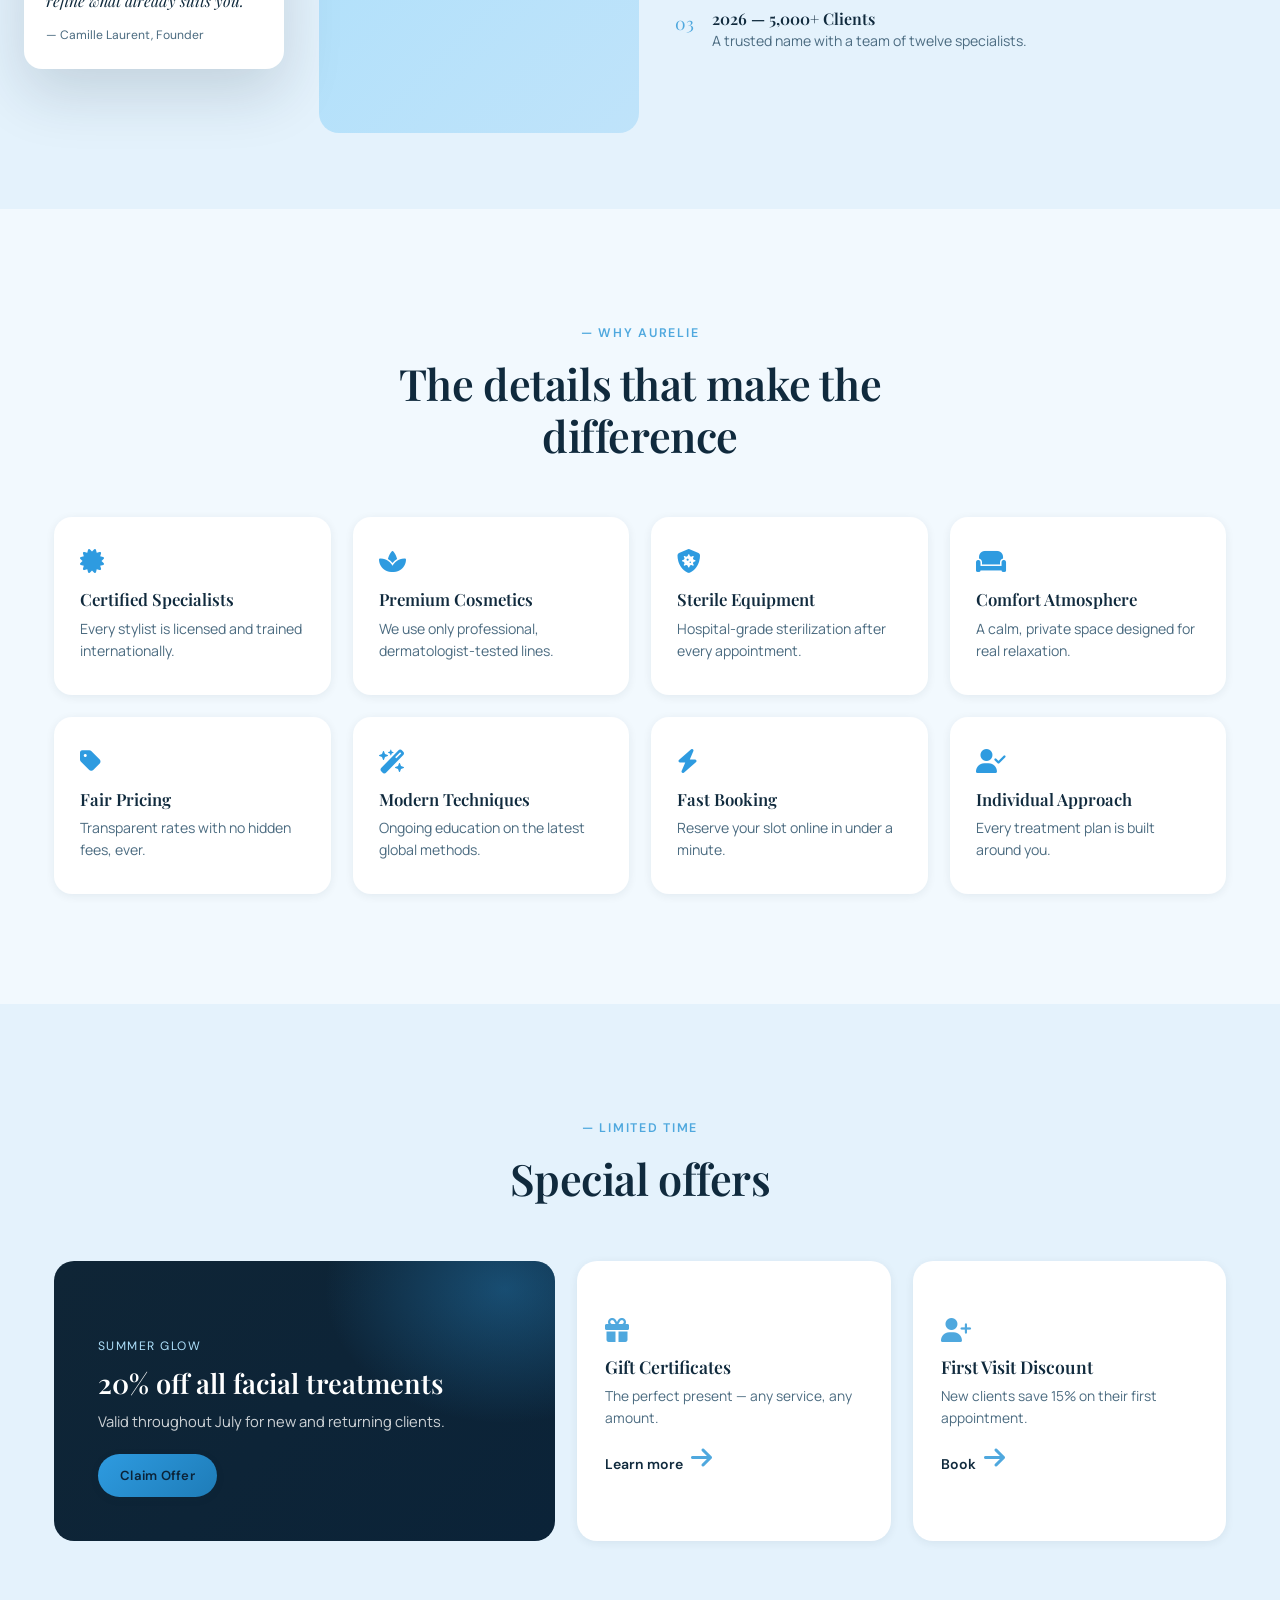
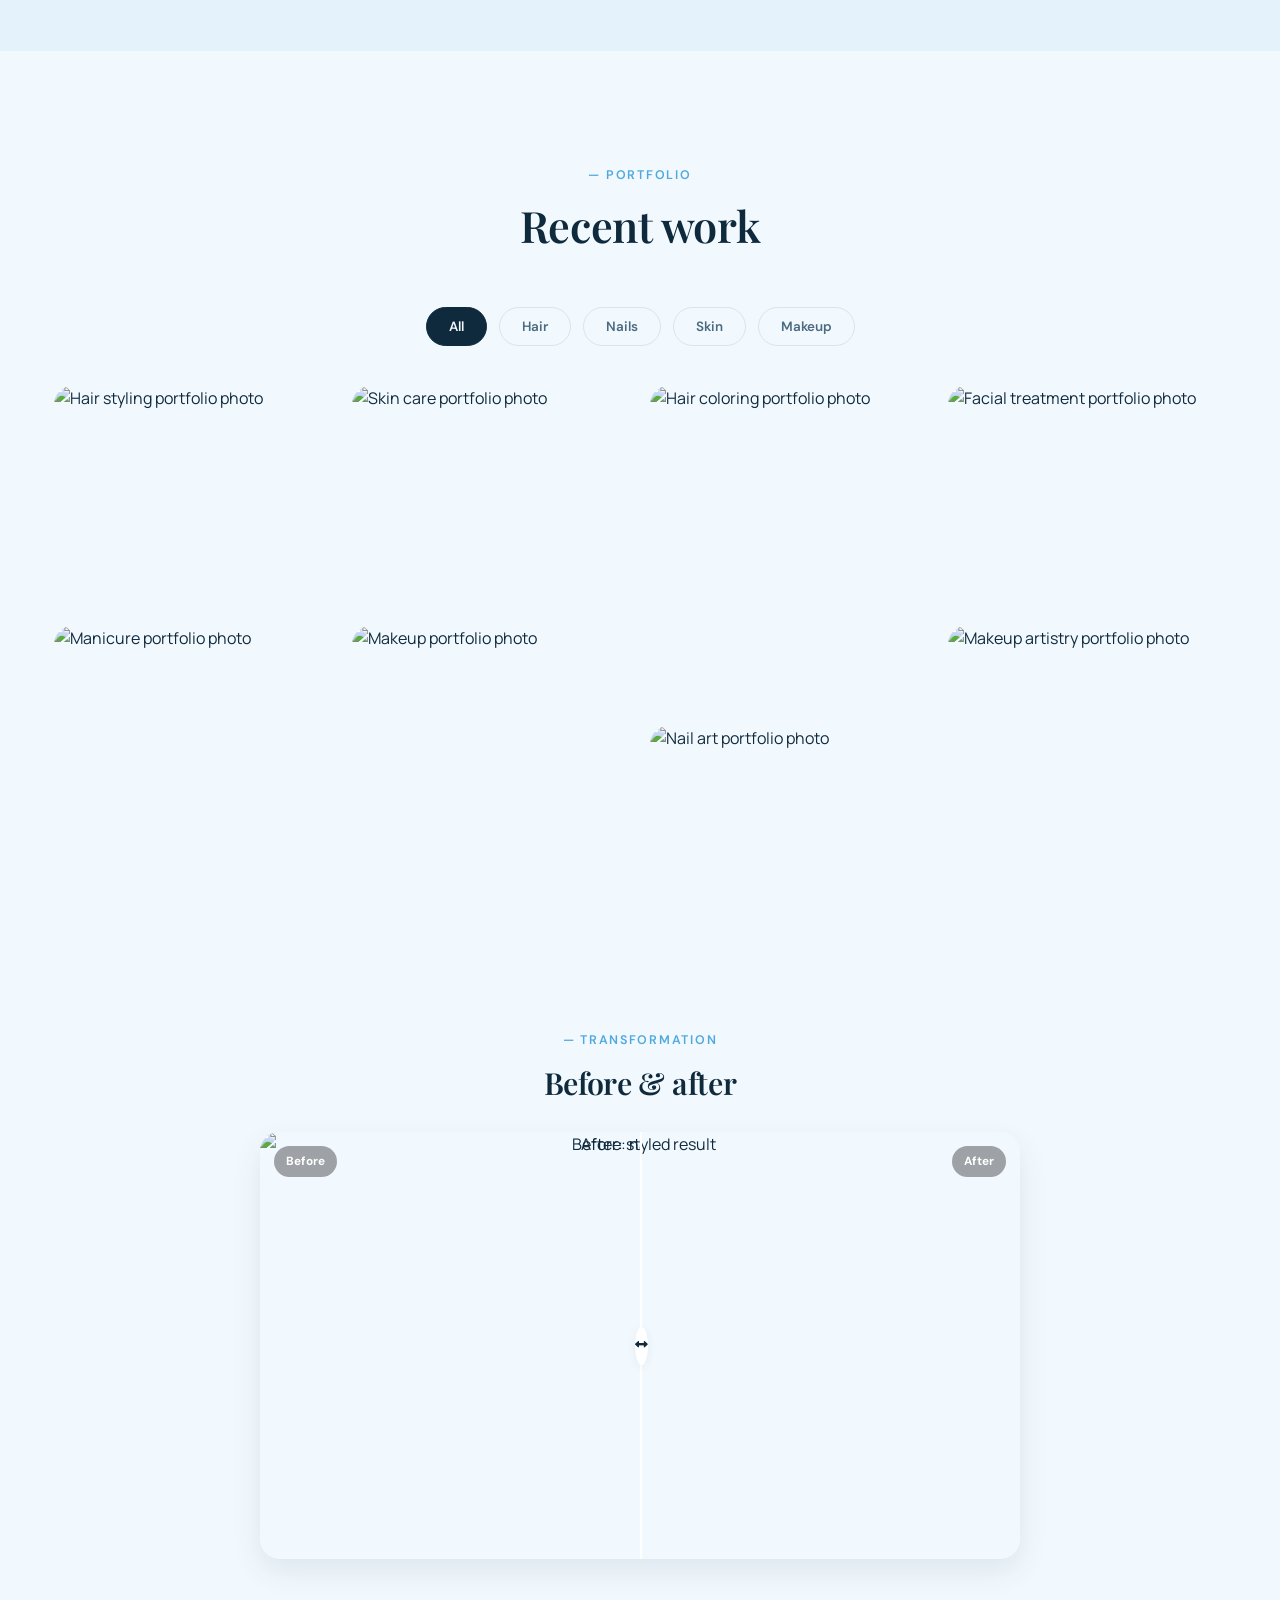
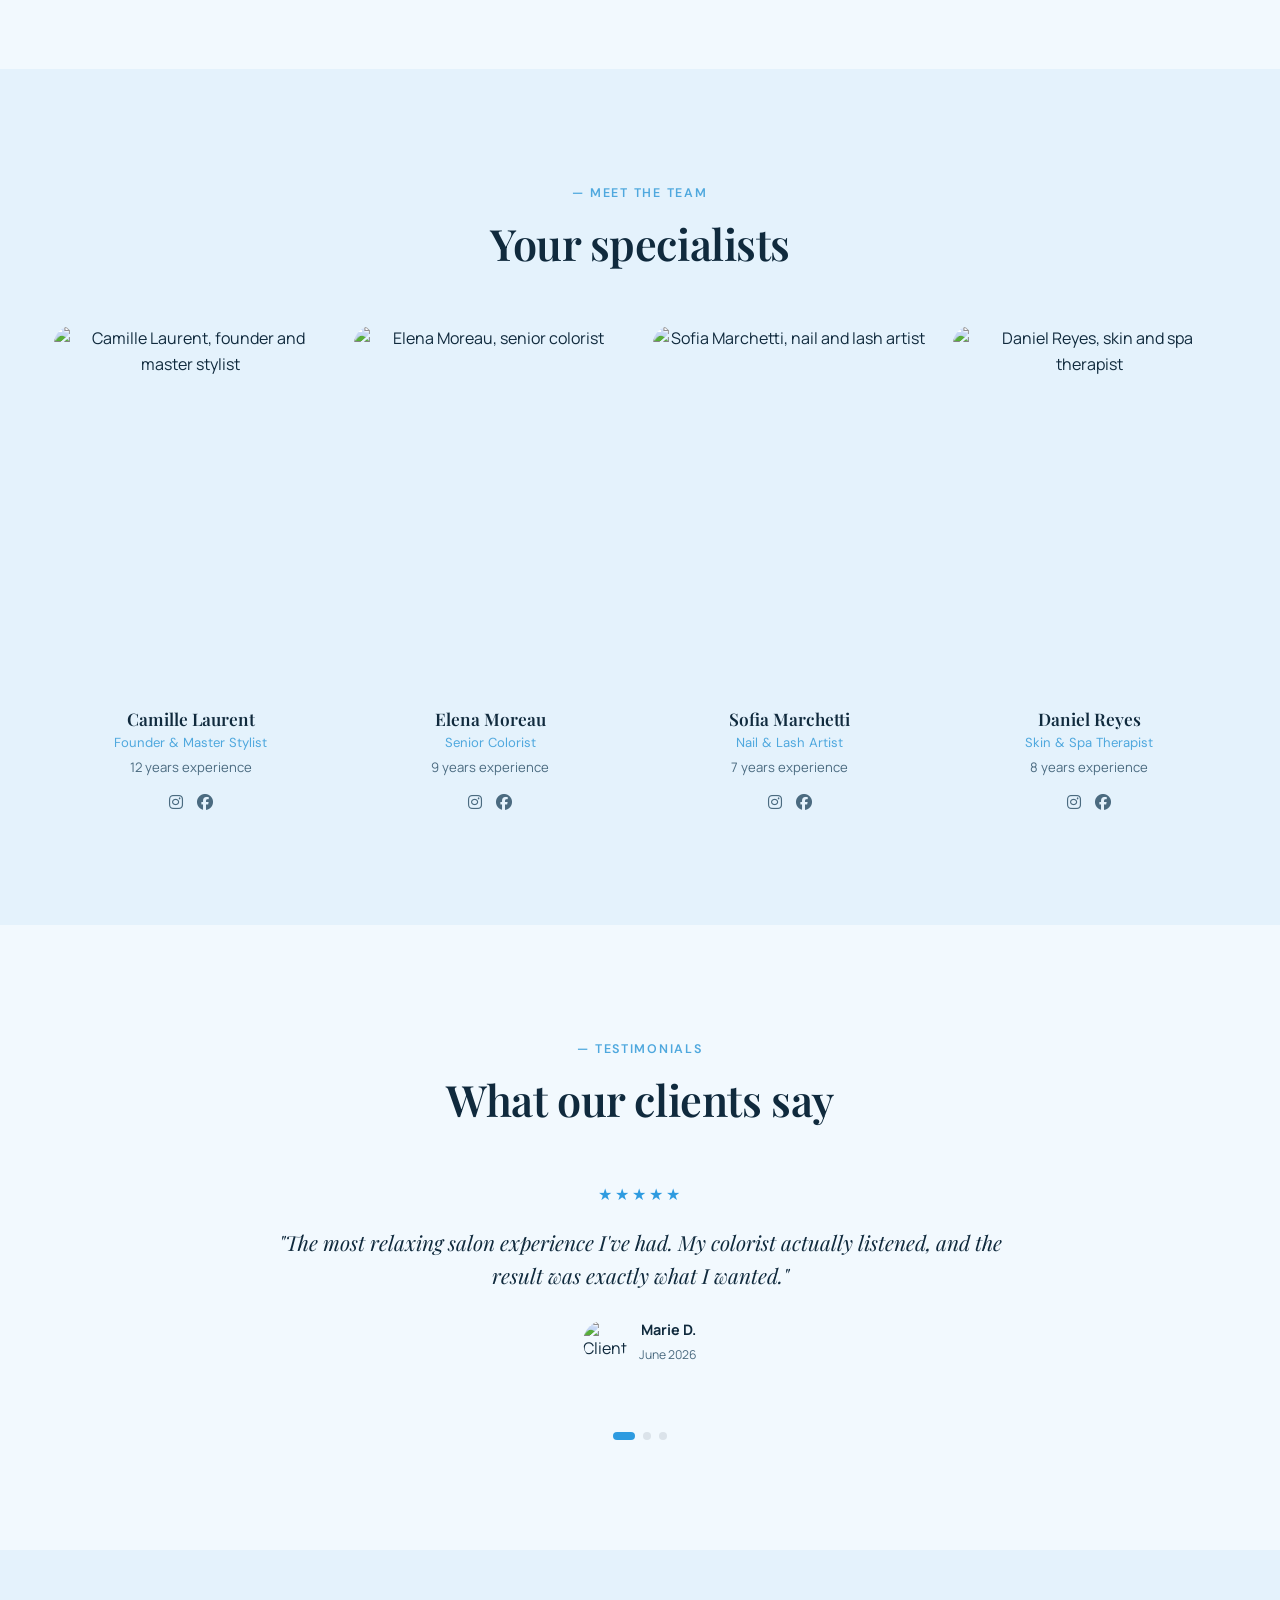
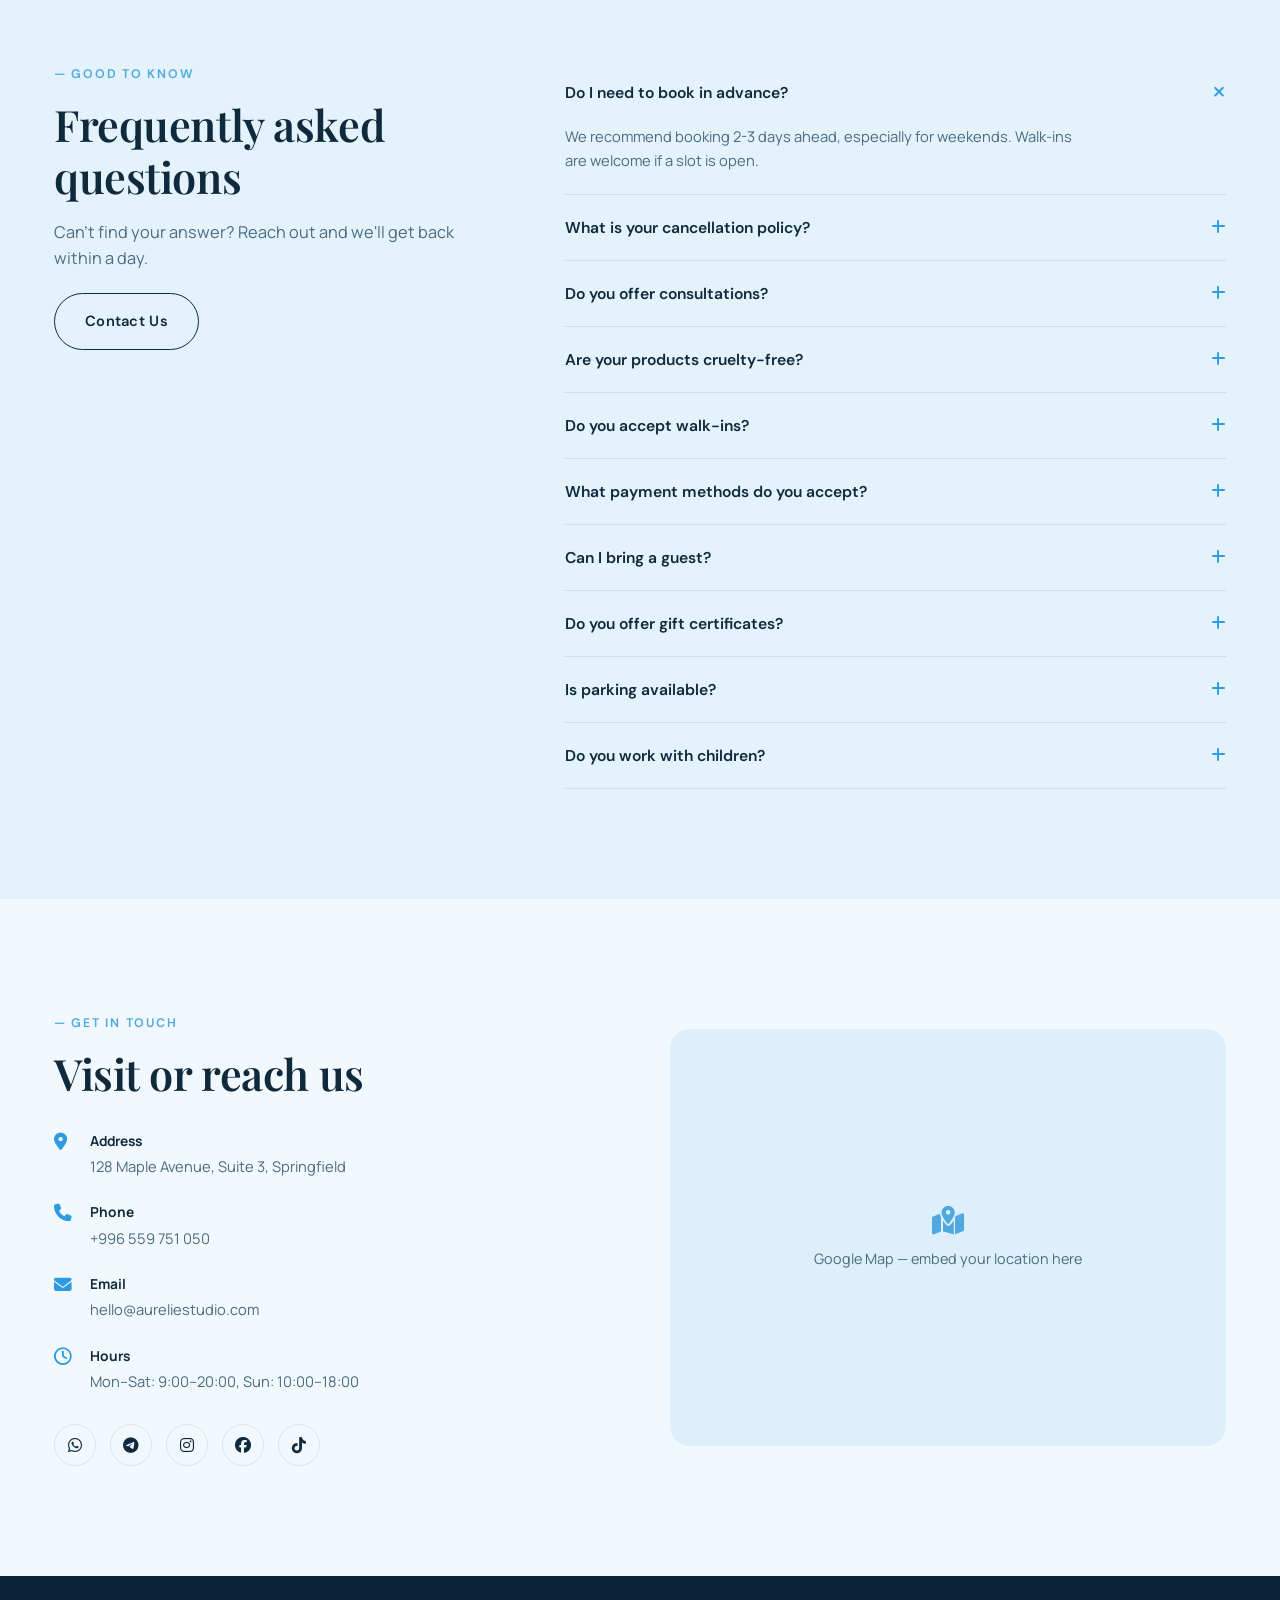
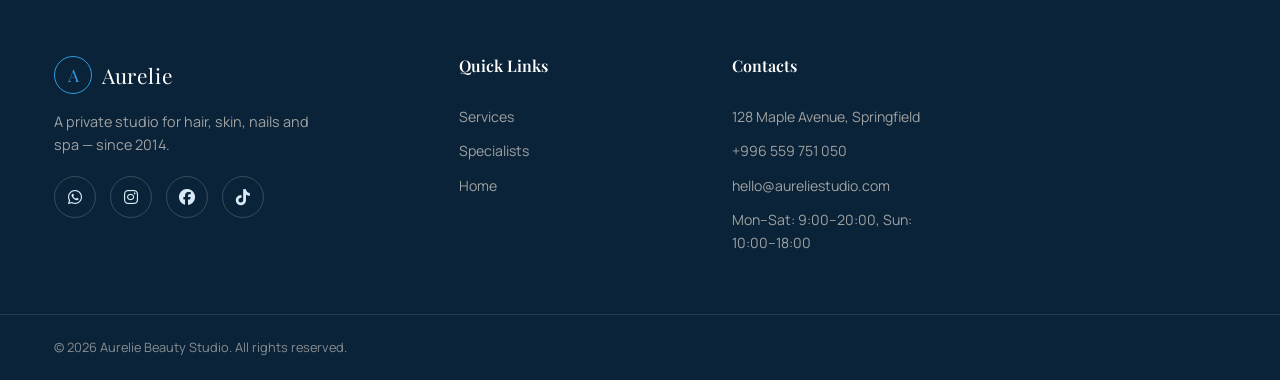
==== commit 69a7e9c2: "Add files via upload" ====
--- a/about.html
+++ b/about.html
@@ -24,7 +24,7 @@
 <!-- ============ SIMPLE SUB-PAGE HEADER ============ -->
 <header class="header" id="header">
   <div class="container header__inner">
-    <a href="menu.html" class="page-back" aria-label="Back to menu">
+    <a href="index.html" class="page-back" aria-label="Back to menu">
       <i class="fa-solid fa-arrow-left"></i>
       <span data-i18n="back_to_menu">Menu</span>
     </a>
@@ -34,15 +34,19 @@
         <button class="theme-switch__btn" data-theme-choice="light" aria-label="Light theme"><i class="fa-solid fa-sun"></i></button>
         <button class="theme-switch__btn" data-theme-choice="dark" aria-label="Dark theme"><i class="fa-solid fa-moon"></i></button>
       </div>
-      <div class="lang-select-wrap">
-        <i class="fa-solid fa-language lang-select-wrap__icon"></i>
-        <select class="lang-select" id="langSelect" aria-label="Choose language">
-          <option value="en">EN</option>
-          <option value="ru">RU 🇷🇺</option>
-          <option value="kk">KZ 🇰🇿</option>
-          <option value="ky">KG 🇰🇬</option>
-          <option value="uz">UZ 🇺🇿</option>
-        </select>
+      <div class="lang-dropdown" id="langDropdown">
+        <button class="lang-dropdown__trigger" id="langDropdownTrigger" type="button" aria-haspopup="listbox" aria-expanded="false" aria-label="Choose language">
+          <span class="lang-dropdown__flag" id="langDropdownFlag">🇬🇧</span>
+          <span id="langDropdownLabel">EN</span>
+          <i class="fa-solid fa-chevron-down lang-dropdown__chevron"></i>
+        </button>
+        <ul class="lang-dropdown__menu" id="langDropdownMenu" role="listbox">
+          <li role="option" data-lang="en"><span class="lang-dropdown__menu-flag">🇬🇧</span><span>English</span></li>
+          <li role="option" data-lang="ru"><span class="lang-dropdown__menu-flag">🇷🇺</span><span>Русский</span></li>
+          <li role="option" data-lang="kk"><span class="lang-dropdown__menu-flag">🇰🇿</span><span>Қазақша</span></li>
+          <li role="option" data-lang="ky"><span class="lang-dropdown__menu-flag">🇰🇬</span><span>Кыргызча</span></li>
+          <li role="option" data-lang="uz"><span class="lang-dropdown__menu-flag">🇺🇿</span><span>O&#39;zbekcha</span></li>
+        </ul>
       </div>
     </div>
   </div>
@@ -67,7 +71,7 @@
         <a href="services.html" class="btn btn--gold btn--lg">
           <span data-i18n="hero_cta_book">Book Appointment</span>
         </a>
-        <a href="tel:+15551234567" class="btn btn--ghost btn--lg">
+        <a href="tel:+996559751050" class="btn btn--ghost btn--lg">
           <i class="fa-solid fa-phone"></i>
           <span data-i18n="hero_cta_call">Call Now</span>
         </a>
@@ -137,6 +141,62 @@
             <span class="timeline__num">03</span>
             <div><h4 data-i18n="tl_3_title">2026 — 5,000+ Clients</h4><p data-i18n="tl_3_text">A trusted name with a team of twelve specialists.</p></div>
           </div>
+        </div>
+      </div>
+    </div>
+  </section>
+
+  <!-- ============ WHY CHOOSE US ============ -->
+  <section class="section why" id="why">
+    <div class="container">
+      <div class="section__head reveal">
+        <p class="eyebrow" data-i18n="why_eyebrow">— Why Aurelie</p>
+        <h2 class="section__title" data-i18n="why_title">The details that make the difference</h2>
+      </div>
+
+      <div class="why__grid">
+        <div class="why-card reveal"><i class="fa-solid fa-certificate"></i><h3 data-i18n="why_1_t">Certified Specialists</h3><p data-i18n="why_1_p">Every stylist is licensed and trained internationally.</p></div>
+        <div class="why-card reveal"><i class="fa-solid fa-spa"></i><h3 data-i18n="why_2_t">Premium Cosmetics</h3><p data-i18n="why_2_p">We use only professional, dermatologist-tested lines.</p></div>
+        <div class="why-card reveal"><i class="fa-solid fa-shield-virus"></i><h3 data-i18n="why_3_t">Sterile Equipment</h3><p data-i18n="why_3_p">Hospital-grade sterilization after every appointment.</p></div>
+        <div class="why-card reveal"><i class="fa-solid fa-couch"></i><h3 data-i18n="why_4_t">Comfort Atmosphere</h3><p data-i18n="why_4_p">A calm, private space designed for real relaxation.</p></div>
+        <div class="why-card reveal"><i class="fa-solid fa-tag"></i><h3 data-i18n="why_5_t">Fair Pricing</h3><p data-i18n="why_5_p">Transparent rates with no hidden fees, ever.</p></div>
+        <div class="why-card reveal"><i class="fa-solid fa-wand-magic-sparkles"></i><h3 data-i18n="why_6_t">Modern Techniques</h3><p data-i18n="why_6_p">Ongoing education on the latest global methods.</p></div>
+        <div class="why-card reveal"><i class="fa-solid fa-bolt"></i><h3 data-i18n="why_7_t">Fast Booking</h3><p data-i18n="why_7_p">Reserve your slot online in under a minute.</p></div>
+        <div class="why-card reveal"><i class="fa-solid fa-user-check"></i><h3 data-i18n="why_8_t">Individual Approach</h3><p data-i18n="why_8_p">Every treatment plan is built around you.</p></div>
+      </div>
+    </div>
+  </section>
+
+  <!-- ============ SPECIAL OFFERS ============ -->
+  <section class="section offers" id="offers">
+    <div class="container">
+      <div class="section__head reveal">
+        <p class="eyebrow" data-i18n="offers_eyebrow">— Limited Time</p>
+        <h2 class="section__title" data-i18n="offers_title">Special offers</h2>
+      </div>
+
+      <div class="offers__grid">
+        <div class="offer-banner reveal">
+          <div class="offer-banner__text">
+            <span class="offer-banner__tag" data-i18n="offer_1_tag">Summer Glow</span>
+            <h3 data-i18n="offer_1_title">20% off all facial treatments</h3>
+            <p data-i18n="offer_1_text">Valid throughout July for new and returning clients.</p>
+            <a href="services.html" class="btn btn--gold btn--sm" data-i18n="btn_claim">Claim Offer</a>
+          </div>
+        </div>
+
+        <div class="offer-card reveal">
+          <i class="fa-solid fa-gift"></i>
+          <h4 data-i18n="offer_2_title">Gift Certificates</h4>
+          <p data-i18n="offer_2_text">The perfect present — any service, any amount.</p>
+          <a href="index.html" class="link-arrow" data-i18n="btn_learn">Learn more <i class="fa-solid fa-arrow-right"></i></a>
+        </div>
+
+        <div class="offer-card reveal">
+          <i class="fa-solid fa-user-plus"></i>
+          <h4 data-i18n="offer_3_title">First Visit Discount</h4>
+          <p data-i18n="offer_3_text">New clients save 15% on their first appointment.</p>
+          <a href="services.html" class="link-arrow" data-i18n="btn_book">Book <i class="fa-solid fa-arrow-right"></i></a>
         </div>
       </div>
     </div>
@@ -261,6 +321,61 @@
       </div>
     </div>
   </section>
+
+  <!-- ============ FAQ ============ -->
+  <section class="section faq" id="faq">
+    <div class="container faq__grid">
+      <div class="reveal-left">
+        <p class="eyebrow" data-i18n="faq_eyebrow">— Good to Know</p>
+        <h2 class="section__title" data-i18n="faq_title">Frequently asked questions</h2>
+        <p class="section__sub" data-i18n="faq_sub">Can't find your answer? Reach out and we'll get back within a day.</p>
+        <a href="#contact" class="btn btn--outline" data-i18n="btn_contact_us">Contact Us</a>
+      </div>
+
+      <div class="accordion" id="accordion">
+        <div class="accordion__item is-open">
+          <button class="accordion__head"><span data-i18n="faq_1_q">Do I need to book in advance?</span><i class="fa-solid fa-plus"></i></button>
+          <div class="accordion__body"><p data-i18n="faq_1_a">We recommend booking 2-3 days ahead, especially for weekends. Walk-ins are welcome if a slot is open.</p></div>
+        </div>
+        <div class="accordion__item">
+          <button class="accordion__head"><span data-i18n="faq_2_q">What is your cancellation policy?</span><i class="fa-solid fa-plus"></i></button>
+          <div class="accordion__body"><p data-i18n="faq_2_a">Free cancellation up to 24 hours before your appointment. Late cancellations may incur a small fee.</p></div>
+        </div>
+        <div class="accordion__item">
+          <button class="accordion__head"><span data-i18n="faq_3_q">Do you offer consultations?</span><i class="fa-solid fa-plus"></i></button>
+          <div class="accordion__body"><p data-i18n="faq_3_a">Yes — every first-time color or skin service starts with a complimentary consultation.</p></div>
+        </div>
+        <div class="accordion__item">
+          <button class="accordion__head"><span data-i18n="faq_4_q">Are your products cruelty-free?</span><i class="fa-solid fa-plus"></i></button>
+          <div class="accordion__body"><p data-i18n="faq_4_a">All product lines we carry are cruelty-free and professional grade.</p></div>
+        </div>
+        <div class="accordion__item">
+          <button class="accordion__head"><span data-i18n="faq_5_q">Do you accept walk-ins?</span><i class="fa-solid fa-plus"></i></button>
+          <div class="accordion__body"><p data-i18n="faq_5_a">Yes, subject to availability. Booking ahead guarantees your preferred time.</p></div>
+        </div>
+        <div class="accordion__item">
+          <button class="accordion__head"><span data-i18n="faq_6_q">What payment methods do you accept?</span><i class="fa-solid fa-plus"></i></button>
+          <div class="accordion__body"><p data-i18n="faq_6_a">Cash, all major cards, and mobile payments including Apple Pay.</p></div>
+        </div>
+        <div class="accordion__item">
+          <button class="accordion__head"><span data-i18n="faq_7_q">Can I bring a guest?</span><i class="fa-solid fa-plus"></i></button>
+          <div class="accordion__body"><p data-i18n="faq_7_a">Of course — our waiting lounge is open and comfortable for guests.</p></div>
+        </div>
+        <div class="accordion__item">
+          <button class="accordion__head"><span data-i18n="faq_8_q">Do you offer gift certificates?</span><i class="fa-solid fa-plus"></i></button>
+          <div class="accordion__body"><p data-i18n="faq_8_a">Yes, in any amount, valid for one year from purchase.</p></div>
+        </div>
+        <div class="accordion__item">
+          <button class="accordion__head"><span data-i18n="faq_9_q">Is parking available?</span><i class="fa-solid fa-plus"></i></button>
+          <div class="accordion__body"><p data-i18n="faq_9_a">Free parking is available directly behind the studio building.</p></div>
+        </div>
+        <div class="accordion__item">
+          <button class="accordion__head"><span data-i18n="faq_10_q">Do you work with children?</span><i class="fa-solid fa-plus"></i></button>
+          <div class="accordion__body"><p data-i18n="faq_10_a">We welcome children over 10 for haircuts, accompanied by an adult.</p></div>
+        </div>
+      </div>
+    </div>
+  </section>
   <section class="section contact" id="contact">
     <div class="container contact__grid">
       <div class="reveal-left">
@@ -269,7 +384,7 @@
 
         <div class="contact__list">
           <div class="contact__item"><i class="fa-solid fa-location-dot"></i><div><strong data-i18n="contact_address_l">Address</strong><span>128 Maple Avenue, Suite 3, Springfield</span></div></div>
-          <div class="contact__item"><i class="fa-solid fa-phone"></i><div><strong data-i18n="contact_phone_l">Phone</strong><span>+1 (555) 123-4567</span></div></div>
+          <div class="contact__item"><i class="fa-solid fa-phone"></i><div><strong data-i18n="contact_phone_l">Phone</strong><span>+996 559 751 050</span></div></div>
           <div class="contact__item"><i class="fa-solid fa-envelope"></i><div><strong data-i18n="contact_email_l">Email</strong><span>hello@aureliestudio.com</span></div></div>
           <div class="contact__item"><i class="fa-regular fa-clock"></i><div><strong data-i18n="contact_hours_l">Hours</strong><span data-i18n="contact_hours_v">Mon–Sat: 9:00–20:00, Sun: 10:00–18:00</span></div></div>
         </div>
@@ -297,7 +412,7 @@
 <footer class="footer">
   <div class="container footer__grid">
     <div class="footer__brand">
-      <a href="menu.html" class="logo logo--footer">
+      <a href="index.html" class="logo logo--footer">
         <span class="logo__mark">A</span><span class="logo__text">Aurelie</span>
       </a>
       <p data-i18n="footer_tagline">A private studio for hair, skin, nails and spa — since 2014.</p>
@@ -313,13 +428,13 @@
       <h4 data-i18n="footer_links">Quick Links</h4>
       <a href="services.html" data-i18n="nav_services">Services</a>
       <a href="specialists.html" data-i18n="nav_specialists">Specialists</a>
-      <a href="menu.html" data-i18n="nav_home">Home</a>
+      <a href="index.html" data-i18n="nav_home">Home</a>
     </div>
 
     <div class="footer__col">
       <h4 data-i18n="footer_contacts">Contacts</h4>
       <span>128 Maple Avenue, Springfield</span>
-      <span>+1 (555) 123-4567</span>
+      <span>+996 559 751 050</span>
       <span>hello@aureliestudio.com</span>
       <span data-i18n="contact_hours_v">Mon–Sat: 9:00–20:00, Sun: 10:00–18:00</span>
     </div>
@@ -343,4 +458,4 @@
 
 <script src="script.js"></script>
 </body>
-</html>
+</html>
--- a/style.css
+++ b/style.css
@@ -193,45 +193,6 @@
 }
 .icon-btn:hover{ background:var(--beige); }
 
-.lang-select{
-  border:1px solid var(--line); background:var(--bg-card);
-  padding:0 10px; font-size:.76rem; width:auto; min-width:56px;
-  cursor:pointer; appearance:none; -webkit-appearance:none;
-}
-.lang-select:hover{ background:var(--beige); }
-
-/* ============ THEME SWITCH (sun / moon segmented pill) ============ */
-.theme-switch{
-  display:flex; align-items:center; gap:4px;
-  background:var(--bg-alt); border:1px solid var(--line);
-  border-radius:100px; padding:4px;
-}
-.theme-switch__btn{
-  width:32px; height:32px; border-radius:50%;
-  display:flex; align-items:center; justify-content:center;
-  color:var(--ink-soft); font-size:.85rem; transition:all var(--transition);
-}
-.theme-switch__btn.is-active{
-  background:#F5E85B; color:#2A2400; box-shadow:0 2px 8px rgba(245,232,91,0.5);
-}
-[data-theme="dark"] .theme-switch__btn.is-active{
-  background:#F5E85B; color:#2A2400;
-}
-.theme-switch__btn:not(.is-active):hover{ background:var(--beige); }
-
-/* ============ LANGUAGE DROPDOWN (with icon, pill style) ============ */
-.lang-select-wrap{
-  display:flex; align-items:center; gap:8px;
-  background:var(--bg-alt); border:1px solid var(--line);
-  border-radius:100px; padding:8px 16px 8px 14px;
-}
-.lang-select-wrap__icon{ color:var(--ink-soft); font-size:.85rem; }
-.lang-select-wrap .lang-select{
-  border:none; background:none; padding:0; font-size:.86rem; font-weight:600;
-  color:var(--ink); min-width:0;
-}
-.lang-select-wrap:hover{ background:var(--beige); }
-
 /* ============ LOADER ============ */
 .loader{
   position:fixed; inset:0; z-index:9999;
@@ -417,7 +378,7 @@
 .service-card__body h3{ font-size:1.08rem; margin-bottom:8px; }
 .service-card__body p{ font-size:.86rem; color:var(--ink-soft); margin-bottom:16px; min-height:40px; }
 .service-card__meta{ display:flex; justify-content:space-between; align-items:center; font-size:.82rem; color:var(--ink-soft); margin-bottom:18px; font-family:var(--font-utility); }
-.service-card__meta .price{ font-family:var(--font-display); font-size:1.15rem; color:var(--gold); }
+.service-card__meta .price{ font-family:var(--font-utility); font-weight:800; font-size:1.1rem; color:var(--gold); }
 .service-card .btn{ width:100%; }
 
 /* ============ OFFERS ============ */
@@ -457,7 +418,7 @@
   font-family:var(--font-utility); text-transform:uppercase; letter-spacing:.08em; font-size:.74rem;
   color:var(--ink-soft); background:var(--bg-alt);
 }
-.price-table__row span:nth-child(3){ font-family:var(--font-display); color:var(--gold); }
+.price-table__row span:nth-child(3){ font-family:var(--font-utility); font-weight:800; color:var(--gold); }
 
 /* ============ GALLERY ============ */
 .gallery__filters{ display:flex; gap:12px; justify-content:center; margin-bottom:40px; flex-wrap:wrap; }
@@ -719,8 +680,22 @@
   font-family:var(--font-utility); font-weight:600; font-size:.86rem; color:var(--ink);
 }
 .page-back i{ font-size:.8rem; }
+.page-header__left{ display:flex; align-items:center; gap:16px; }
+.page-header__left .page-back{
+  width:40px; height:40px; justify-content:center; border-radius:50%;
+  transition:background var(--transition);
+}
+.page-header__left .page-back:hover{ background:var(--bg-alt); }
+.page-header__left .page-back i{ font-size:1rem; }
+.page-menu-btn{
+  display:flex; align-items:center; justify-content:center;
+  width:34px; height:34px; border-radius:50%;
+  color:var(--ink); font-size:.85rem; background:var(--bg-alt); border:1px solid var(--line);
+  transition:background var(--transition);
+}
+.page-menu-btn:hover{ background:var(--beige); }
 .page-header__title{
-  font-family:var(--font-display); font-size:1.25rem; color:var(--ink);
+  font-family:var(--font-body); font-weight:800; font-size:1.15rem; letter-spacing:-0.01em; color:var(--ink);
   position:absolute; left:50%; translate:-50% 0;
 }
 @media (max-width:640px){
@@ -834,6 +809,262 @@
 
 /* Page bottom padding so content clears the sticky continue bar */
 .has-continue-bar{ padding-bottom:110px; }
+
+/* ============ SPECIALIST BLOCK (row + date/time picker) ============ */
+.specialist-block{
+  background:var(--bg-card); border:1px solid var(--line); border-radius:var(--radius-md);
+  margin-bottom:16px; overflow:hidden; transition:border-color var(--transition);
+}
+.specialist-block.has-selection{ border-color:var(--gold); }
+.specialist-block .specialist-row{
+  display:flex; gap:16px; padding:20px; margin-bottom:0; border:none; border-radius:0; cursor:default;
+}
+.specialist-block .specialist-row:hover{ border-color:transparent; }
+.specialist-row--any{ align-items:center; cursor:pointer; }
+.specialist-row--any .specialist-row__img{
+  background:var(--beige); display:flex; align-items:center; justify-content:center; color:var(--gold); font-size:1.2rem;
+}
+.specialist-row__img{ width:64px; height:64px; border-radius:50%; object-fit:cover; flex-shrink:0; }
+.specialist-row__body{ flex:1; }
+.specialist-row__body h4{ font-size:1rem; margin-bottom:2px; }
+.specialist-row__meta{ font-size:.8rem; color:var(--ink-soft); margin-bottom:6px; }
+.specialist-row__meta i{ color:var(--gold); }
+.specialist-row__desc{ font-size:.84rem; color:var(--ink-soft); }
+
+.date-strip-wrap{ padding:0 20px 20px; border-top:1px solid var(--line); padding-top:16px; }
+.date-strip-header{ display:flex; align-items:center; justify-content:space-between; margin-bottom:12px; }
+.date-strip-month{ font-family:var(--font-display); font-size:1rem; color:var(--ink); }
+.date-strip-nav{ display:flex; gap:6px; }
+.date-nav-btn{
+  width:28px; height:28px; border-radius:50%; border:1px solid var(--line);
+  display:flex; align-items:center; justify-content:center; color:var(--ink-soft); font-size:.7rem;
+  transition:all var(--transition);
+}
+.date-nav-btn:hover{ background:var(--beige); }
+
+.date-strip{ display:flex; gap:8px; overflow-x:auto; padding-bottom:8px; margin-bottom:14px; }
+.date-strip::-webkit-scrollbar{ display:none; }
+.date-chip{
+  flex-shrink:0; min-width:56px; padding:10px 8px; border-radius:14px; border:1px solid var(--line);
+  text-align:center; cursor:pointer; transition:all var(--transition);
+}
+.date-chip__label{ display:block; font-size:.66rem; color:var(--ink-soft); text-transform:uppercase; margin-bottom:4px; font-family:var(--font-utility); font-weight:600; }
+.date-chip__num{ display:block; font-size:1rem; font-weight:700; color:var(--ink); }
+.date-chip.is-today .date-chip__label{ color:var(--gold); }
+.date-chip:hover{ border-color:var(--gold); }
+.date-chip.is-active{ background:var(--ink); border-color:var(--ink); }
+.date-chip.is-active .date-chip__label, .date-chip.is-active .date-chip__num{ color:var(--bg); }
+[data-theme="dark"] .date-chip.is-active .date-chip__label, [data-theme="dark"] .date-chip.is-active .date-chip__num{ color:var(--bg-card); }
+
+.time-grid{ display:grid; grid-template-columns:repeat(6, 1fr); gap:8px; }
+.time-chip{
+  padding:10px 4px; border-radius:12px; border:1px solid var(--line); text-align:center;
+  font-size:.82rem; font-weight:600; color:var(--ink); cursor:pointer; transition:all var(--transition);
+}
+.time-chip:hover{ border-color:var(--gold); }
+.time-chip.is-active{ background:var(--gold); border-color:var(--gold); color:#0B2338; }
+
+/* ============ STICKY SUMMARY BAR (specialists.html) ============ */
+.summary-bar{
+  position:fixed; left:0; right:0; bottom:0; z-index:950;
+  background:var(--bg-card); border-top:1px solid var(--line);
+  box-shadow:0 -8px 24px rgba(16,42,61,0.10);
+  padding:14px 20px calc(14px + env(safe-area-inset-bottom));
+  display:flex; align-items:center; gap:14px;
+  transform:translateY(100%); transition:transform var(--transition);
+}
+.summary-bar.is-visible{ transform:translateY(0); }
+.summary-bar__avatar{ width:44px; height:44px; border-radius:50%; object-fit:cover; flex-shrink:0; }
+.summary-bar__info{ flex:1; min-width:0; }
+.summary-bar__info strong{ display:block; font-size:.92rem; }
+.summary-bar__info span{ font-size:.76rem; color:var(--ink-soft); }
+.summary-bar__price{ text-align:right; }
+.summary-bar__price span{ display:block; font-size:.72rem; color:var(--ink-soft); }
+.summary-bar__price strong{ font-family:var(--font-utility); font-weight:800; color:var(--gold); font-size:1.05rem; }
+
+/* ============ SERVICES SUMMARY PANEL (services.html) ============ */
+.services-summary{
+  position:fixed; left:0; right:0; bottom:0; z-index:950;
+  background:var(--bg-card); border-top:1px solid var(--line);
+  box-shadow:0 -8px 24px rgba(16,42,61,0.10);
+  padding:18px 22px calc(18px + env(safe-area-inset-bottom));
+  transform:translateY(100%); transition:transform var(--transition);
+  max-height:60vh; overflow-y:auto;
+}
+.services-summary.is-visible{ transform:translateY(0); }
+.services-summary__header{ display:flex; justify-content:space-between; font-size:.8rem; color:var(--ink-soft); margin-bottom:10px; font-family:var(--font-utility); font-weight:600; }
+.services-summary__list{ margin-bottom:14px; }
+.summary-row{ display:flex; align-items:center; justify-content:space-between; padding:8px 0; border-bottom:1px solid var(--line); font-size:.9rem; }
+.summary-row:last-child{ border-bottom:none; }
+.summary-row__name{ flex:1; }
+.summary-row__price{ font-family:var(--font-utility); font-weight:800; color:var(--gold); margin:0 12px; }
+.summary-row__remove{ width:26px; height:26px; border-radius:50%; background:var(--bg-alt); display:flex; align-items:center; justify-content:center; color:var(--ink-soft); font-size:.7rem; flex-shrink:0; }
+.summary-row__remove:hover{ background:var(--beige); color:var(--ink); }
+.services-summary__footer .btn{ width:100%; }
+
+/* ============ THEME SWITCH (sun / moon segmented pill) ============ */
+.theme-switch{
+  display:flex; align-items:center; gap:4px;
+  background:var(--bg-alt); border:1px solid var(--line);
+  border-radius:100px; padding:4px;
+}
+.theme-switch__btn{
+  width:32px; height:32px; border-radius:50%;
+  display:flex; align-items:center; justify-content:center;
+  color:var(--ink-soft); font-size:.85rem;
+  transition:color .3s ease, transform .35s cubic-bezier(.34,1.56,.64,1);
+  position:relative; z-index:1;
+}
+.theme-switch__btn.is-active{
+  background:#F5E85B; color:#2A2400;
+  box-shadow:0 3px 10px rgba(245,232,91,0.55);
+  transform:scale(1.08) rotate(0deg);
+  animation:themePop .4s cubic-bezier(.34,1.56,.64,1);
+}
+@keyframes themePop{
+  0%{ transform:scale(0.6) rotate(-30deg); opacity:.4; }
+  100%{ transform:scale(1.08) rotate(0deg); opacity:1; }
+}
+[data-theme="dark"] .theme-switch__btn.is-active{ background:#F5E85B; color:#2A2400; }
+.theme-switch__btn:not(.is-active):hover{ background:var(--beige); transform:scale(1.05); }
+
+/* ============ LANGUAGE DROPDOWN (custom, animated) ============ */
+.lang-dropdown{ position:relative; }
+.lang-dropdown__trigger{
+  display:flex; align-items:center; gap:8px;
+  background:var(--bg-alt); border:1px solid var(--line);
+  border-radius:100px; padding:8px 14px;
+  font-family:var(--font-utility); font-size:.86rem; font-weight:700; color:var(--ink);
+  transition:background .25s ease, border-color .25s ease, transform .2s ease;
+}
+.lang-dropdown__trigger:hover{ background:var(--beige); transform:translateY(-1px); }
+.lang-dropdown__trigger:active{ transform:translateY(0); }
+.lang-dropdown__flag{ font-size:1rem; line-height:1; }
+.lang-dropdown__chevron{
+  font-size:.62rem; color:var(--ink-soft); transition:transform .3s cubic-bezier(.34,1.56,.64,1);
+}
+.lang-dropdown.is-open .lang-dropdown__chevron{ transform:rotate(180deg); }
+.lang-dropdown.is-open .lang-dropdown__trigger{ border-color:var(--gold); }
+
+.lang-dropdown__menu{
+  position:absolute; top:calc(100% + 10px); right:0; min-width:180px;
+  background:var(--bg-card); border:1px solid var(--line); border-radius:16px;
+  box-shadow:var(--shadow-lg); padding:8px; z-index:1200;
+  list-style:none; margin:0;
+  opacity:0; visibility:hidden; transform:translateY(-8px) scale(0.96);
+  transform-origin:top right;
+  transition:opacity .25s cubic-bezier(.25,.8,.25,1), transform .25s cubic-bezier(.25,.8,.25,1), visibility .25s;
+}
+.lang-dropdown.is-open .lang-dropdown__menu{
+  opacity:1; visibility:visible; transform:translateY(0) scale(1);
+}
+.lang-dropdown__menu li{
+  display:flex; align-items:center; gap:10px;
+  padding:10px 12px; border-radius:10px; cursor:pointer;
+  font-family:var(--font-utility); font-size:.88rem; font-weight:600; color:var(--ink);
+  transition:background .2s ease, transform .15s ease;
+}
+.lang-dropdown__menu li:hover{ background:var(--beige); transform:translateX(2px); }
+.lang-dropdown__menu li.is-active{ background:var(--gold-soft); color:#0B2338; }
+.lang-dropdown__menu-flag{ font-size:1.05rem; }
+/* subtle cascading entrance for menu items */
+.lang-dropdown.is-open .lang-dropdown__menu li{ animation:langItemIn .3s ease backwards; }
+.lang-dropdown.is-open .lang-dropdown__menu li:nth-child(1){ animation-delay:.02s; }
+.lang-dropdown.is-open .lang-dropdown__menu li:nth-child(2){ animation-delay:.05s; }
+.lang-dropdown.is-open .lang-dropdown__menu li:nth-child(3){ animation-delay:.08s; }
+.lang-dropdown.is-open .lang-dropdown__menu li:nth-child(4){ animation-delay:.11s; }
+.lang-dropdown.is-open .lang-dropdown__menu li:nth-child(5){ animation-delay:.14s; }
+@keyframes langItemIn{
+  from{ opacity:0; transform:translateY(-4px); }
+  to{ opacity:1; transform:translateY(0); }
+}
+
+/* ============ REVIEW PAGE ("Проверьте данные") ============ */
+.review-block{
+  background:var(--bg-card); border:1px solid var(--line); border-radius:var(--radius-md);
+  padding:20px; margin-bottom:16px;
+}
+.review-block__row{ display:flex; align-items:center; gap:14px; }
+.review-block__row + .review-block__row{ margin-top:14px; padding-top:14px; border-top:1px solid var(--line); }
+.review-block__img{ width:48px; height:48px; border-radius:50%; object-fit:cover; flex-shrink:0; }
+.review-block__icon{
+  width:48px; height:48px; border-radius:50%; background:var(--bg-alt); flex-shrink:0;
+  display:flex; align-items:center; justify-content:center; color:var(--gold); font-size:1.1rem;
+}
+.review-block__body{ flex:1; min-width:0; }
+.review-block__body strong{ display:block; font-size:.96rem; }
+.review-block__body span{ display:block; font-size:.82rem; color:var(--ink-soft); }
+.review-block__edit{
+  width:34px; height:34px; border-radius:50%; border:1px solid var(--line); flex-shrink:0;
+  display:flex; align-items:center; justify-content:center; color:var(--ink-soft); font-size:.8rem;
+  transition:all var(--transition);
+}
+.review-block__edit:hover{ background:var(--beige); color:var(--ink); }
+
+.review-services__head{ display:flex; justify-content:space-between; align-items:center; margin-bottom:12px; }
+.review-services__head h3{ font-size:1.05rem; }
+.review-services__head span{ font-size:.8rem; color:var(--ink-soft); margin-left:8px; }
+.review-service-item{ display:flex; align-items:center; gap:12px; padding:10px 0; border-bottom:1px solid var(--line); }
+.review-service-item:last-child{ border-bottom:none; }
+.review-service-item img{ width:40px; height:40px; border-radius:50%; object-fit:cover; flex-shrink:0; }
+.review-service-item__body{ flex:1; }
+.review-service-item__body strong{ display:block; font-size:.9rem; }
+.review-service-item__body span{ font-size:.78rem; color:var(--ink-soft); }
+.review-service-item__price{ font-family:var(--font-utility); font-weight:800; color:var(--gold); font-size:.98rem; }
+
+.review-total{ display:flex; justify-content:space-between; align-items:center; padding-top:14px; margin-top:6px; border-top:1.5px solid var(--line); font-family:var(--font-utility); font-weight:700; font-size:1.15rem; }
+.review-total strong{ color:var(--gold); }
+
+.review-form{ margin-top:30px; }
+.review-form h3{ font-size:1.1rem; margin-bottom:18px; }
+.review-form .form-group{ margin-bottom:16px; }
+.review-form label{ font-family:var(--font-utility); font-size:.84rem; font-weight:600; margin-bottom:8px; display:block; }
+.review-form label .required{ color:#C0392B; }
+.review-form input, .review-form textarea{
+  width:100%; padding:14px 16px; border:1.5px solid var(--line); border-radius:12px; background:var(--bg);
+  color:var(--ink); font-family:inherit; font-size:16px; transition:border-color var(--transition);
+}
+.review-form input:focus, .review-form textarea:focus{ border-color:var(--gold); outline:none; }
+.review-form textarea{ resize:vertical; min-height:90px; }
+.char-counter{ text-align:right; font-size:.74rem; color:var(--ink-soft); margin-top:4px; }
+
+.book-submit-btn{
+  width:100%; margin-top:8px;
+  background:var(--line); color:var(--ink-soft);
+  cursor:not-allowed; box-shadow:none;
+  pointer-events:none;
+  transition:all var(--transition);
+}
+.book-submit-btn.is-ready{
+  background:linear-gradient(135deg, var(--gold) 0%, #1E7CB8 100%);
+  color:#fff; cursor:pointer; pointer-events:auto;
+  box-shadow:var(--shadow-md);
+}
+.book-submit-btn.is-ready:hover{ transform:translateY(-2px); }
+
+/* ============ FULL MONTH CALENDAR (datetime.html) ============ */
+.calendar-card{
+  background:var(--bg-card); border:1px solid var(--line); border-radius:var(--radius-lg);
+  padding:24px 20px;
+}
+.calendar-card__header{ display:flex; align-items:center; justify-content:space-between; margin-bottom:20px; }
+.calendar-card__month{ font-family:var(--font-body); font-weight:800; font-size:1.05rem; color:var(--ink); }
+.calendar-grid__weekdays{
+  display:grid; grid-template-columns:repeat(7,1fr); gap:4px; margin-bottom:8px;
+  text-align:center; font-family:var(--font-utility); font-size:.72rem; font-weight:700;
+  color:var(--ink-soft); text-transform:uppercase;
+}
+.calendar-grid{ display:grid; grid-template-columns:repeat(7,1fr); gap:4px; }
+.calendar-day{
+  aspect-ratio:1; border-radius:12px; display:flex; align-items:center; justify-content:center;
+  font-family:var(--font-utility); font-weight:700; font-size:.9rem; color:var(--ink);
+  background:var(--bg-alt); transition:all var(--transition);
+}
+.calendar-day:hover:not(.is-disabled){ background:var(--beige); }
+.calendar-day.is-disabled{ color:var(--line); background:transparent; cursor:not-allowed; }
+.calendar-day.is-active{ background:var(--gold); color:#0B2338; box-shadow:var(--shadow-sm); }
+
+.time-grid--wide{ grid-template-columns:repeat(6, 1fr); }
 
 /* ============ RESPONSIVE ============ */
 @media (max-width:1080px){
@@ -868,7 +1099,8 @@
   .video-wrap__caption h3{ font-size:1.15rem; }
   .hero__cta{ flex-direction:column; align-items:stretch; }
   .hero__cta .btn{ width:100%; }
-  .lang-select-wrap{ padding:6px 12px 6px 10px; }
+  .lang-dropdown__trigger{ padding:6px 10px; }
+  .lang-dropdown__menu{ right:-10px; }
   .theme-switch__btn{ width:34px; height:34px; }
   #themeToggle{ width:44px; height:44px; border:1px solid var(--line); }
 
@@ -884,6 +1116,13 @@
   .service-card .btn, .booking-form__submit{ min-height:48px; }
   .accordion__head{ padding:20px 4px; }
   .nav__list a, .footer__col a{ padding:4px 0; }
+
+  .time-grid{ grid-template-columns:repeat(4, 1fr); }
+  .time-grid--wide{ grid-template-columns:repeat(4, 1fr); }
+  .calendar-day{ font-size:.82rem; }
+  .summary-bar{ flex-wrap:wrap; }
+  .summary-bar__price{ order:3; flex:1; text-align:left; }
+  .summary-bar__continue{ order:4; }
 }
 
 @media (max-width:400px){
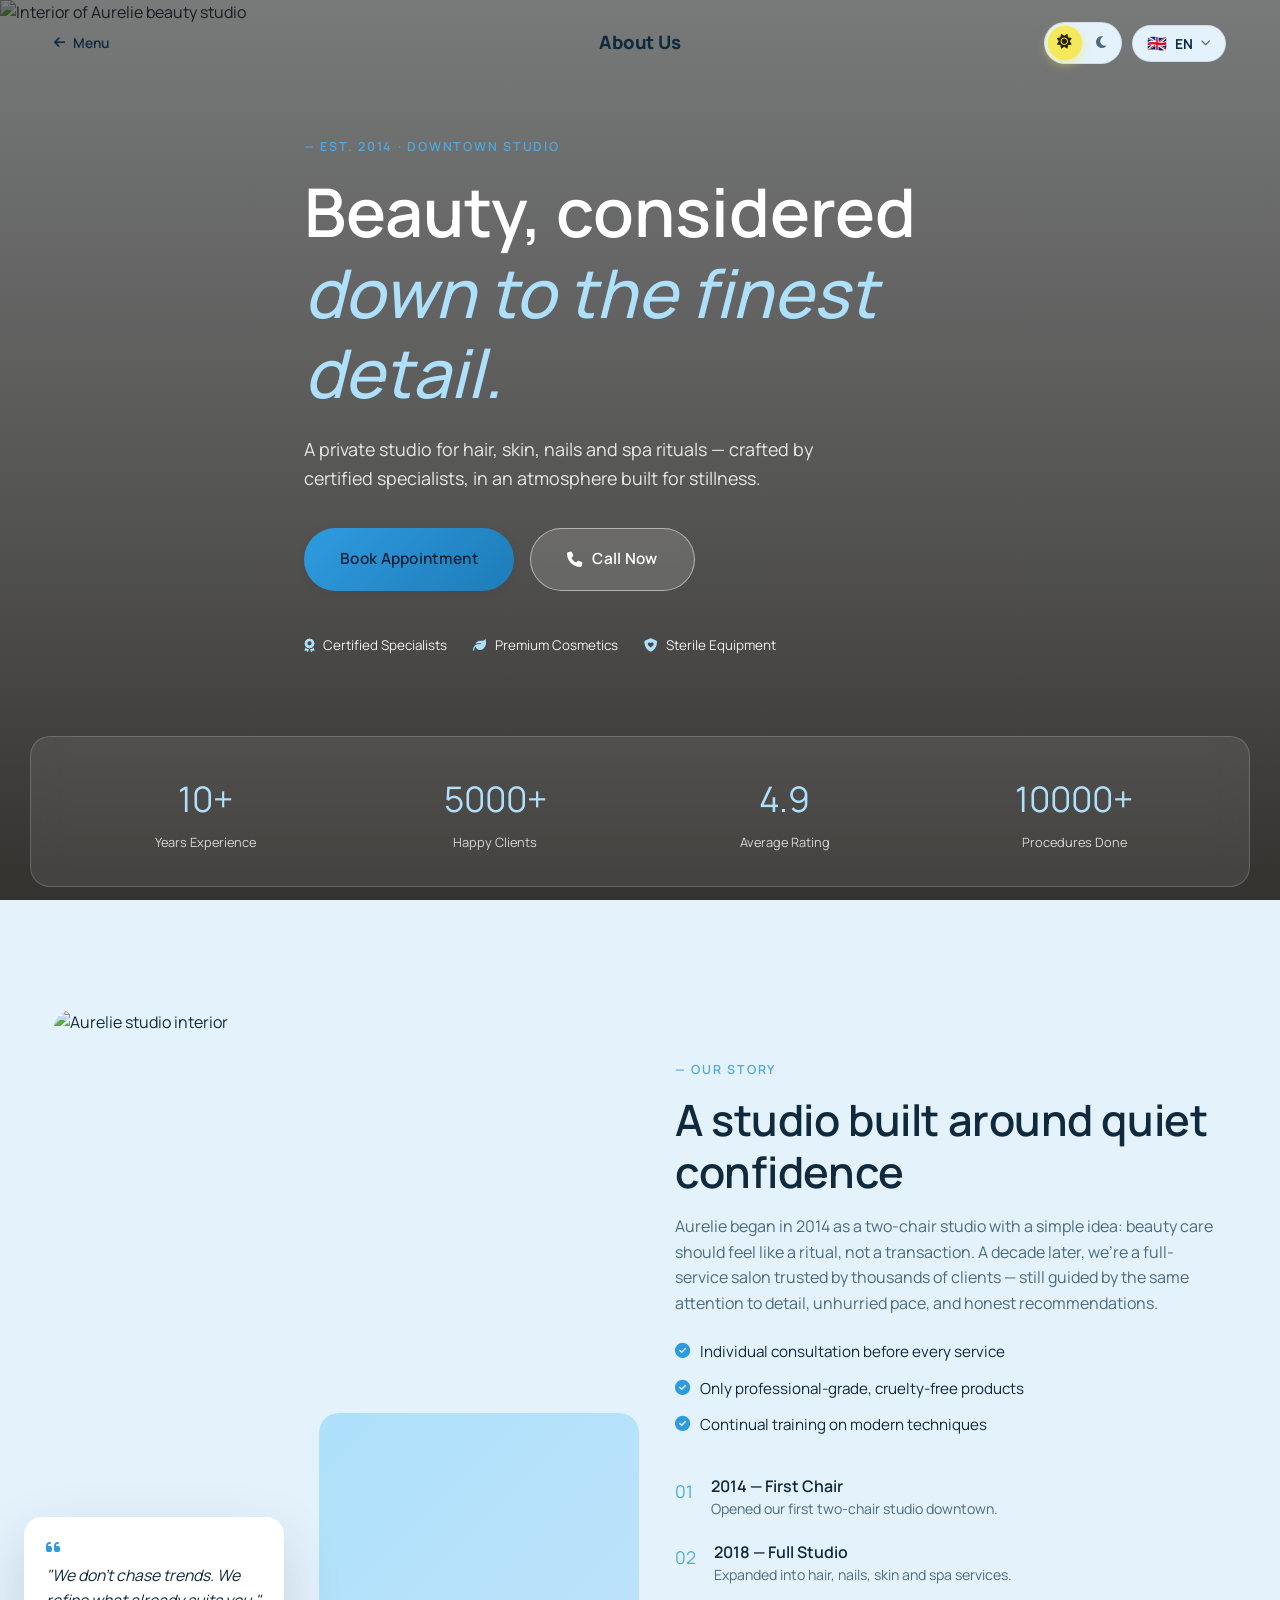
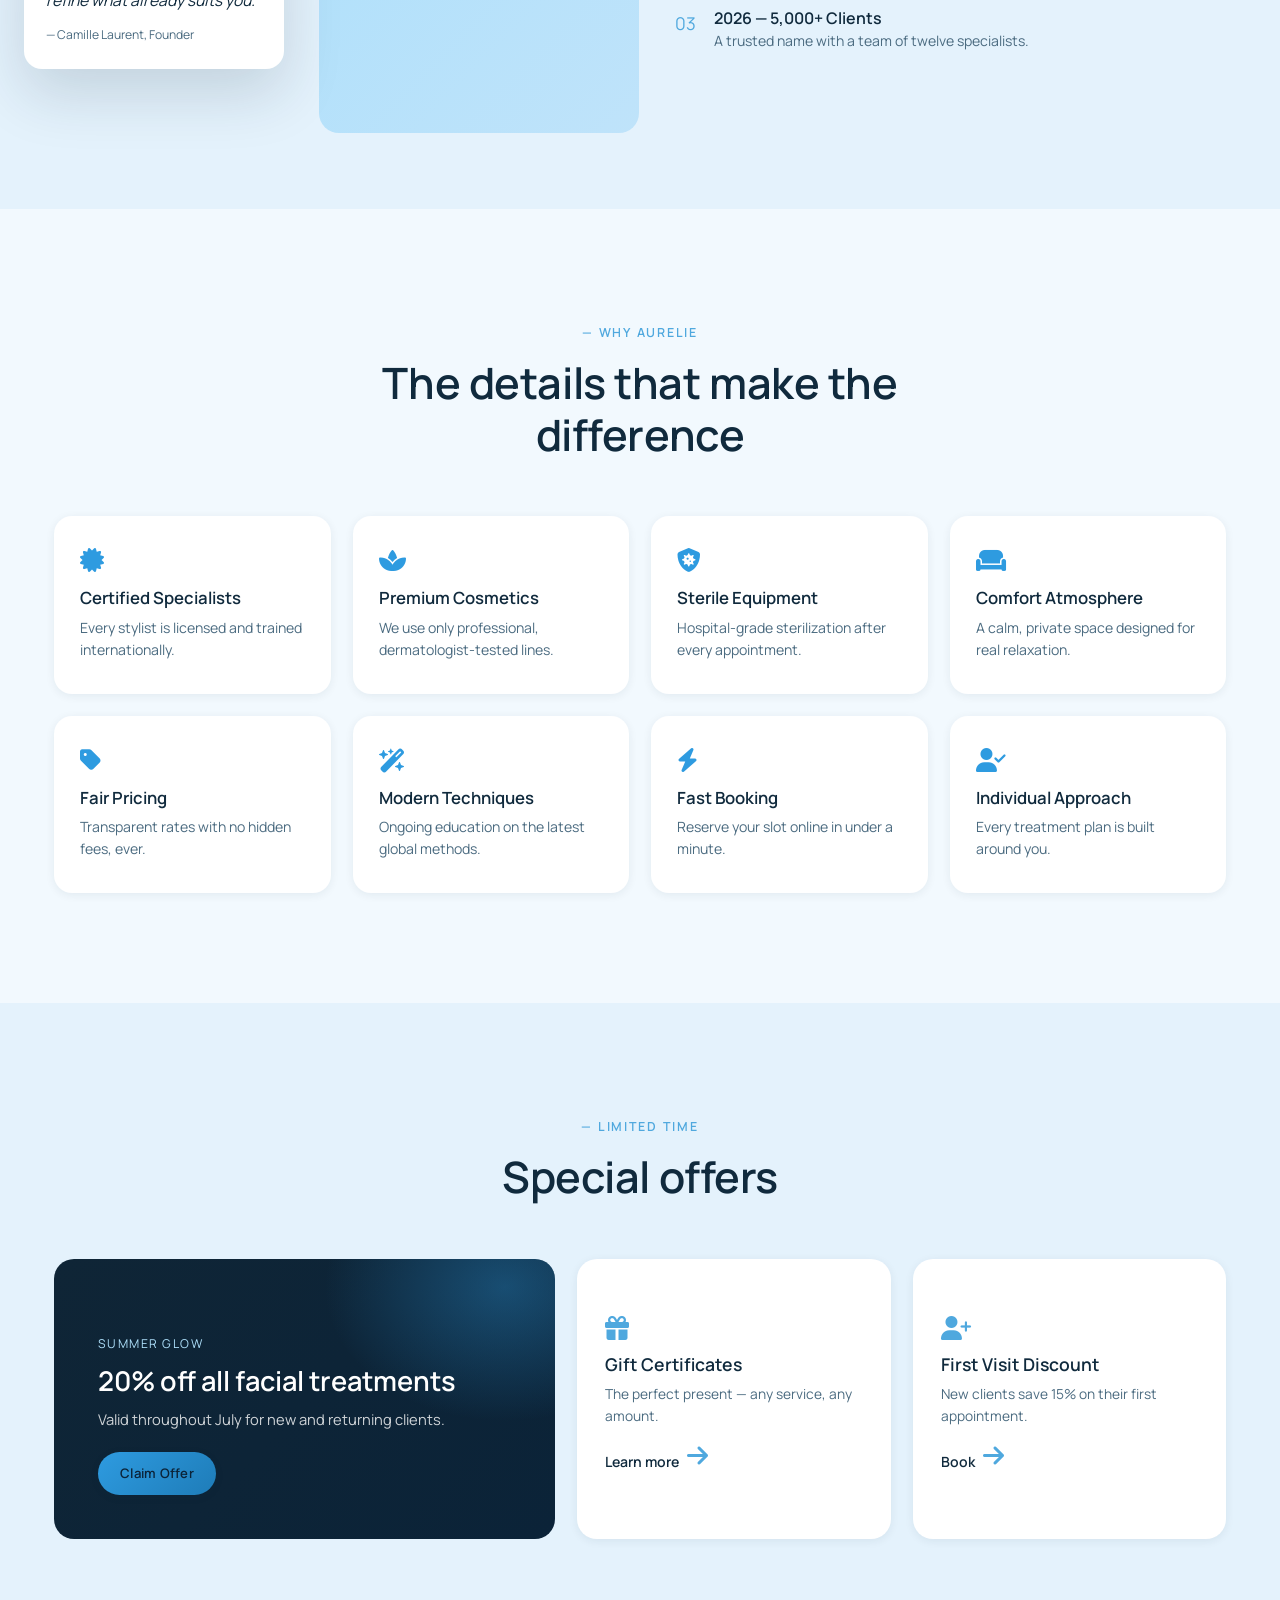
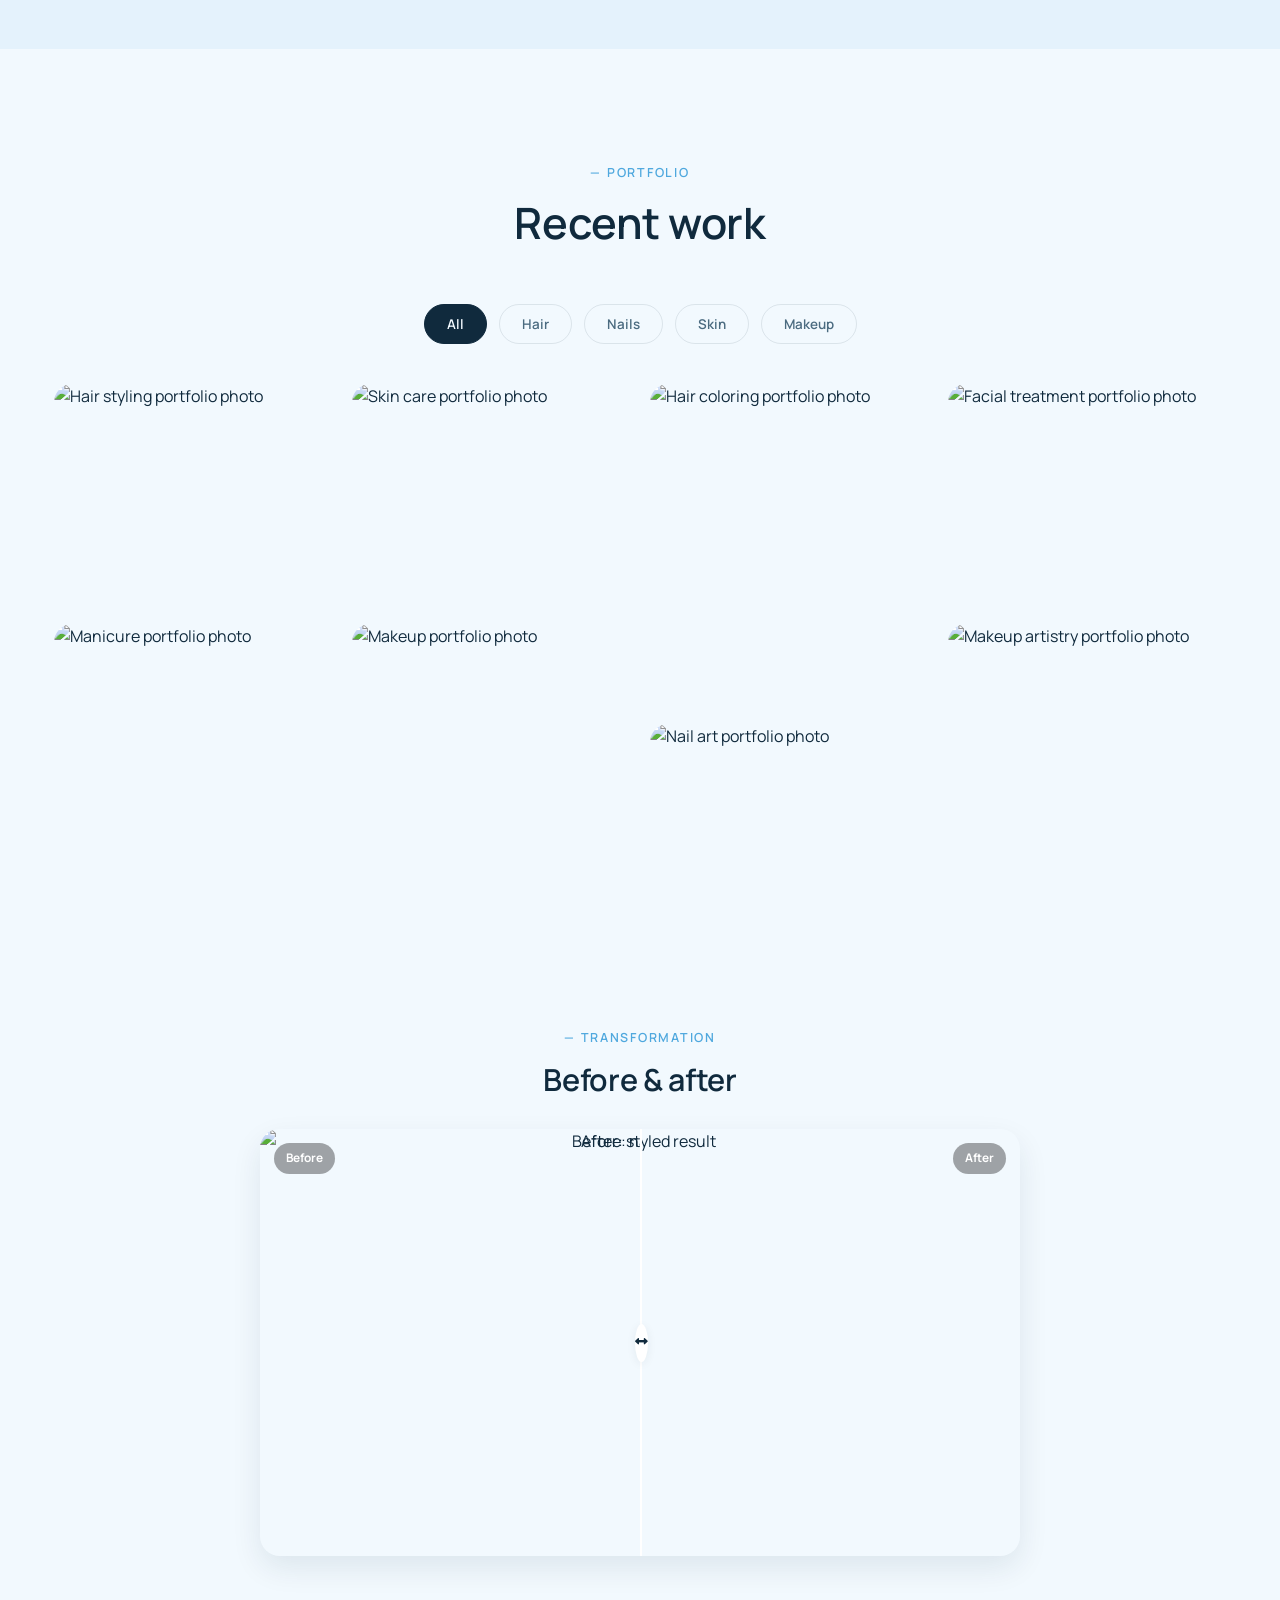
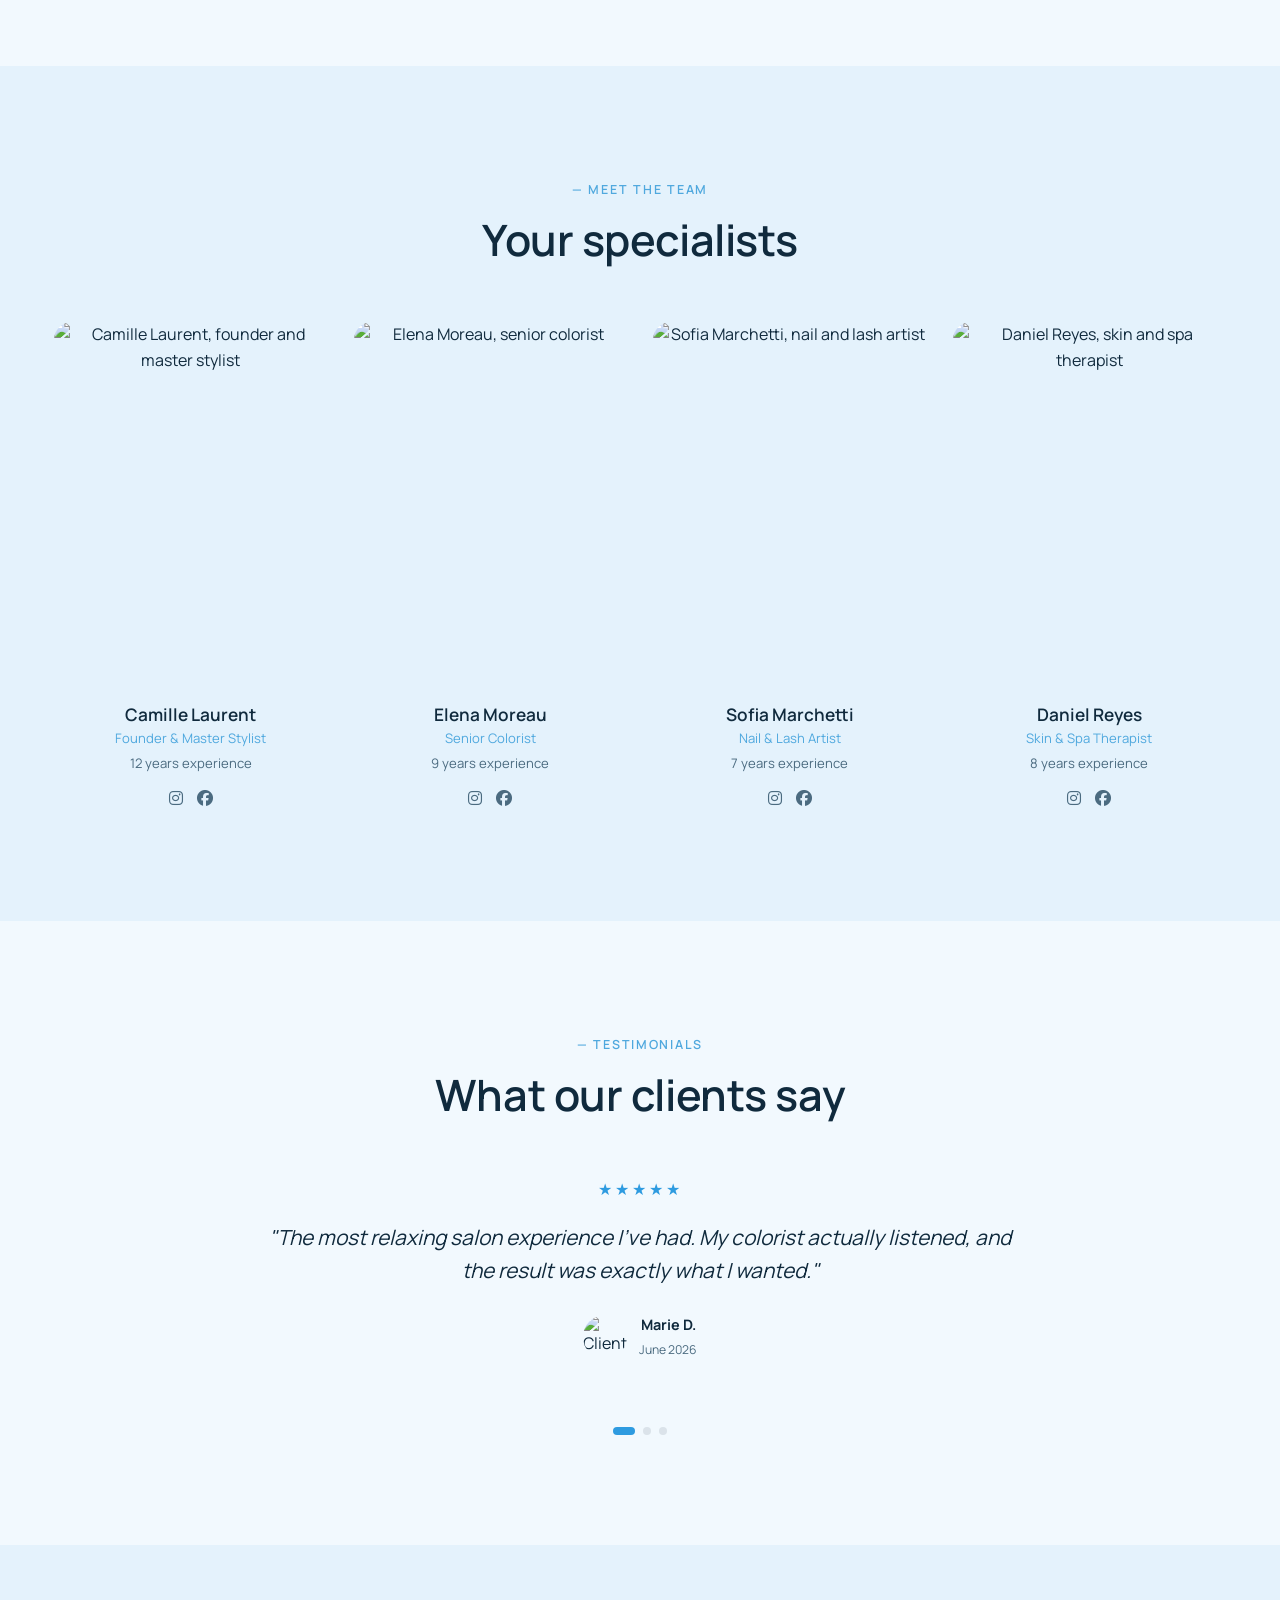
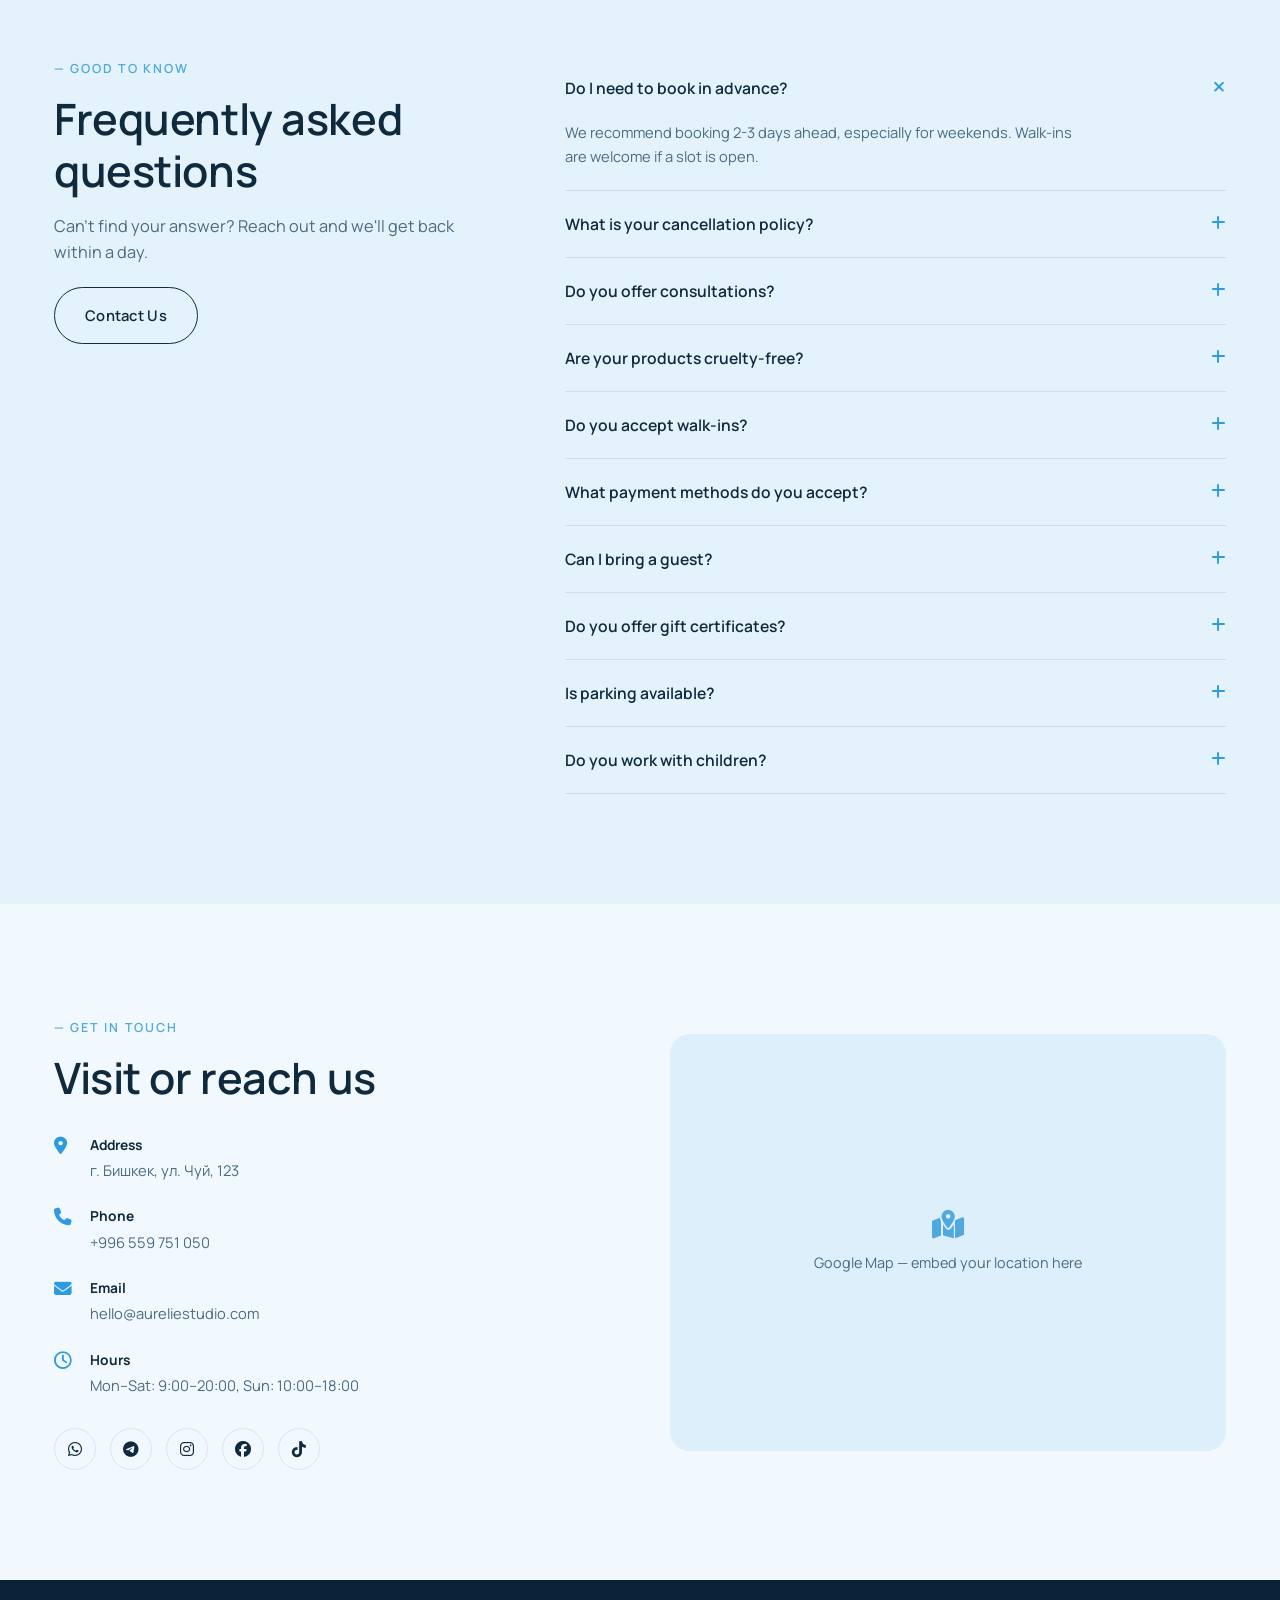
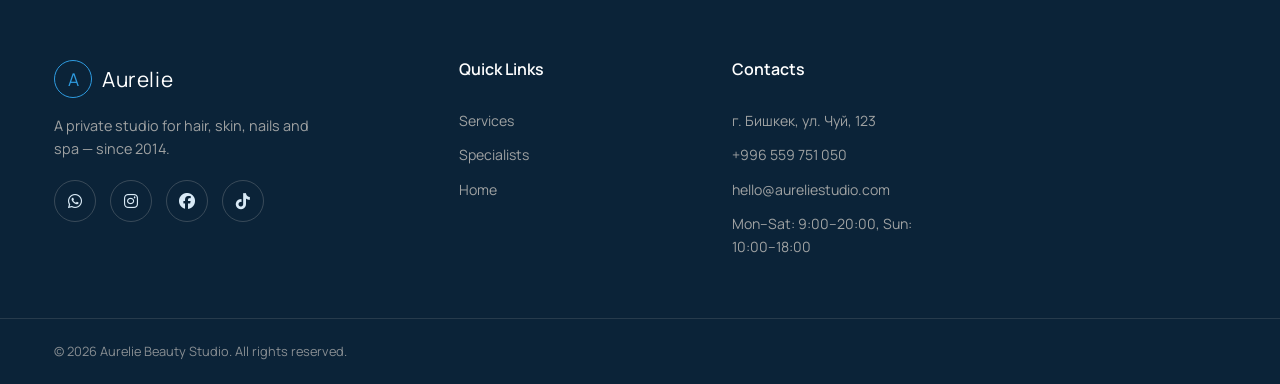
==== commit bf8d3e52: "Add files via upload" ====
--- a/about.html
+++ b/about.html
@@ -8,7 +8,7 @@
 <link rel="icon" type="image/svg+xml" href="icons/favicon.svg">
 <link rel="preconnect" href="https://fonts.googleapis.com">
 <link rel="preconnect" href="https://fonts.gstatic.com" crossorigin>
-<link href="https://fonts.googleapis.com/css2?family=Playfair+Display:ital,wght@0,400;0,500;0,600;0,700;1,500&family=Manrope:wght@300;400;500;600;700;800&family=DM+Sans:wght@400;500;600&display=swap" rel="stylesheet">
+<link href="https://fonts.googleapis.com/css2?family=Manrope:wght@400;500;600;700;800&display=swap" rel="stylesheet">
 <link rel="stylesheet" href="https://cdnjs.cloudflare.com/ajax/libs/font-awesome/6.5.1/css/all.min.css">
 <link rel="stylesheet" href="style.css">
 </head>
@@ -383,7 +383,7 @@
         <h2 class="section__title" data-i18n="contact_title">Visit or reach us</h2>
 
         <div class="contact__list">
-          <div class="contact__item"><i class="fa-solid fa-location-dot"></i><div><strong data-i18n="contact_address_l">Address</strong><span>128 Maple Avenue, Suite 3, Springfield</span></div></div>
+          <div class="contact__item"><i class="fa-solid fa-location-dot"></i><div><strong data-i18n="contact_address_l">Address</strong><span>г. Бишкек, ул. Чуй, 123</span></div></div>
           <div class="contact__item"><i class="fa-solid fa-phone"></i><div><strong data-i18n="contact_phone_l">Phone</strong><span>+996 559 751 050</span></div></div>
           <div class="contact__item"><i class="fa-solid fa-envelope"></i><div><strong data-i18n="contact_email_l">Email</strong><span>hello@aureliestudio.com</span></div></div>
           <div class="contact__item"><i class="fa-regular fa-clock"></i><div><strong data-i18n="contact_hours_l">Hours</strong><span data-i18n="contact_hours_v">Mon–Sat: 9:00–20:00, Sun: 10:00–18:00</span></div></div>
@@ -433,7 +433,7 @@
 
     <div class="footer__col">
       <h4 data-i18n="footer_contacts">Contacts</h4>
-      <span>128 Maple Avenue, Springfield</span>
+      <span>г. Бишкек, ул. Чуй, 123</span>
       <span>+996 559 751 050</span>
       <span>hello@aureliestudio.com</span>
       <span data-i18n="contact_hours_v">Mon–Sat: 9:00–20:00, Sun: 10:00–18:00</span>
@@ -458,4 +458,4 @@
 
 <script src="script.js"></script>
 </body>
-</html>+</html>
--- a/style.css
+++ b/style.css
@@ -27,9 +27,9 @@
   --radius-md: 18px;
   --radius-lg: 20px;
 
-  --font-display: 'Playfair Display', serif;
+  --font-display: 'Manrope', sans-serif;
   --font-body: 'Manrope', sans-serif;
-  --font-utility: 'DM Sans', sans-serif;
+  --font-utility: 'Manrope', sans-serif;
 
   --container: 1220px;
   --transition: 0.4s cubic-bezier(.25,.8,.25,1);
@@ -378,7 +378,7 @@
 .service-card__body h3{ font-size:1.08rem; margin-bottom:8px; }
 .service-card__body p{ font-size:.86rem; color:var(--ink-soft); margin-bottom:16px; min-height:40px; }
 .service-card__meta{ display:flex; justify-content:space-between; align-items:center; font-size:.82rem; color:var(--ink-soft); margin-bottom:18px; font-family:var(--font-utility); }
-.service-card__meta .price{ font-family:var(--font-utility); font-weight:800; font-size:1.1rem; color:var(--gold); }
+.service-card__meta .price{ font-family:var(--font-utility); font-weight:800; font-size:1.1rem; color:var(--ink); }
 .service-card .btn{ width:100%; }
 
 /* ============ OFFERS ============ */
@@ -418,7 +418,7 @@
   font-family:var(--font-utility); text-transform:uppercase; letter-spacing:.08em; font-size:.74rem;
   color:var(--ink-soft); background:var(--bg-alt);
 }
-.price-table__row span:nth-child(3){ font-family:var(--font-utility); font-weight:800; color:var(--gold); }
+.price-table__row span:nth-child(3){ font-family:var(--font-utility); font-weight:800; color:var(--ink); }
 
 /* ============ GALLERY ============ */
 .gallery__filters{ display:flex; gap:12px; justify-content:center; margin-bottom:40px; flex-wrap:wrap; }
@@ -699,7 +699,14 @@
   position:absolute; left:50%; translate:-50% 0;
 }
 @media (max-width:640px){
-  .page-header__title{ font-size:1.05rem; }
+  .header__inner{ gap:10px; }
+  .page-header__title{
+    position:static; translate:none; left:auto;
+    flex:1; min-width:0; text-align:center;
+    overflow:hidden; text-overflow:ellipsis; white-space:nowrap;
+    font-size:.92rem;
+  }
+  .header__actions{ gap:6px; flex-shrink:0; }
 }
 
 /* ============ MAIN MENU SCREEN ============ */
@@ -762,7 +769,7 @@
 .service-row__body{ flex:1; }
 .service-row__body h4{ font-size:.98rem; margin-bottom:3px; }
 .service-row__body p{ font-size:.8rem; color:var(--ink-soft); margin-bottom:6px; }
-.service-row__meta{ font-size:.86rem; font-weight:700; color:var(--gold); font-family:var(--font-utility); }
+.service-row__meta{ font-size:.86rem; font-weight:700; color:var(--ink); font-family:var(--font-utility); }
 .service-row__meta span{ color:var(--ink-soft); font-weight:500; margin-left:8px; }
 .service-row__check{
   width:26px; height:26px; border-radius:8px; border:1.5px solid var(--line); flex-shrink:0;
@@ -880,7 +887,7 @@
 .summary-bar__info span{ font-size:.76rem; color:var(--ink-soft); }
 .summary-bar__price{ text-align:right; }
 .summary-bar__price span{ display:block; font-size:.72rem; color:var(--ink-soft); }
-.summary-bar__price strong{ font-family:var(--font-utility); font-weight:800; color:var(--gold); font-size:1.05rem; }
+.summary-bar__price strong{ font-family:var(--font-utility); font-weight:800; color:var(--ink); font-size:1.05rem; }
 
 /* ============ SERVICES SUMMARY PANEL (services.html) ============ */
 .services-summary{
@@ -897,7 +904,7 @@
 .summary-row{ display:flex; align-items:center; justify-content:space-between; padding:8px 0; border-bottom:1px solid var(--line); font-size:.9rem; }
 .summary-row:last-child{ border-bottom:none; }
 .summary-row__name{ flex:1; }
-.summary-row__price{ font-family:var(--font-utility); font-weight:800; color:var(--gold); margin:0 12px; }
+.summary-row__price{ font-family:var(--font-utility); font-weight:800; color:var(--ink); margin:0 12px; }
 .summary-row__remove{ width:26px; height:26px; border-radius:50%; background:var(--bg-alt); display:flex; align-items:center; justify-content:center; color:var(--ink-soft); font-size:.7rem; flex-shrink:0; }
 .summary-row__remove:hover{ background:var(--beige); color:var(--ink); }
 .services-summary__footer .btn{ width:100%; }
@@ -1010,10 +1017,10 @@
 .review-service-item__body{ flex:1; }
 .review-service-item__body strong{ display:block; font-size:.9rem; }
 .review-service-item__body span{ font-size:.78rem; color:var(--ink-soft); }
-.review-service-item__price{ font-family:var(--font-utility); font-weight:800; color:var(--gold); font-size:.98rem; }
+.review-service-item__price{ font-family:var(--font-utility); font-weight:800; color:var(--ink); font-size:.98rem; }
 
 .review-total{ display:flex; justify-content:space-between; align-items:center; padding-top:14px; margin-top:6px; border-top:1.5px solid var(--line); font-family:var(--font-utility); font-weight:700; font-size:1.15rem; }
-.review-total strong{ color:var(--gold); }
+.review-total strong{ color:var(--ink); }
 
 .review-form{ margin-top:30px; }
 .review-form h3{ font-size:1.1rem; margin-bottom:18px; }
@@ -1099,9 +1106,11 @@
   .video-wrap__caption h3{ font-size:1.15rem; }
   .hero__cta{ flex-direction:column; align-items:stretch; }
   .hero__cta .btn{ width:100%; }
-  .lang-dropdown__trigger{ padding:6px 10px; }
+  .lang-dropdown__trigger{ padding:6px 8px; }
+  #langDropdownLabel{ display:none; }
   .lang-dropdown__menu{ right:-10px; }
-  .theme-switch__btn{ width:34px; height:34px; }
+  .theme-switch{ padding:3px; }
+  .theme-switch__btn{ width:30px; height:30px; }
   #themeToggle{ width:44px; height:44px; border:1px solid var(--line); }
 
   /* Sticky bottom CTA replaces the floating button stack on small screens */
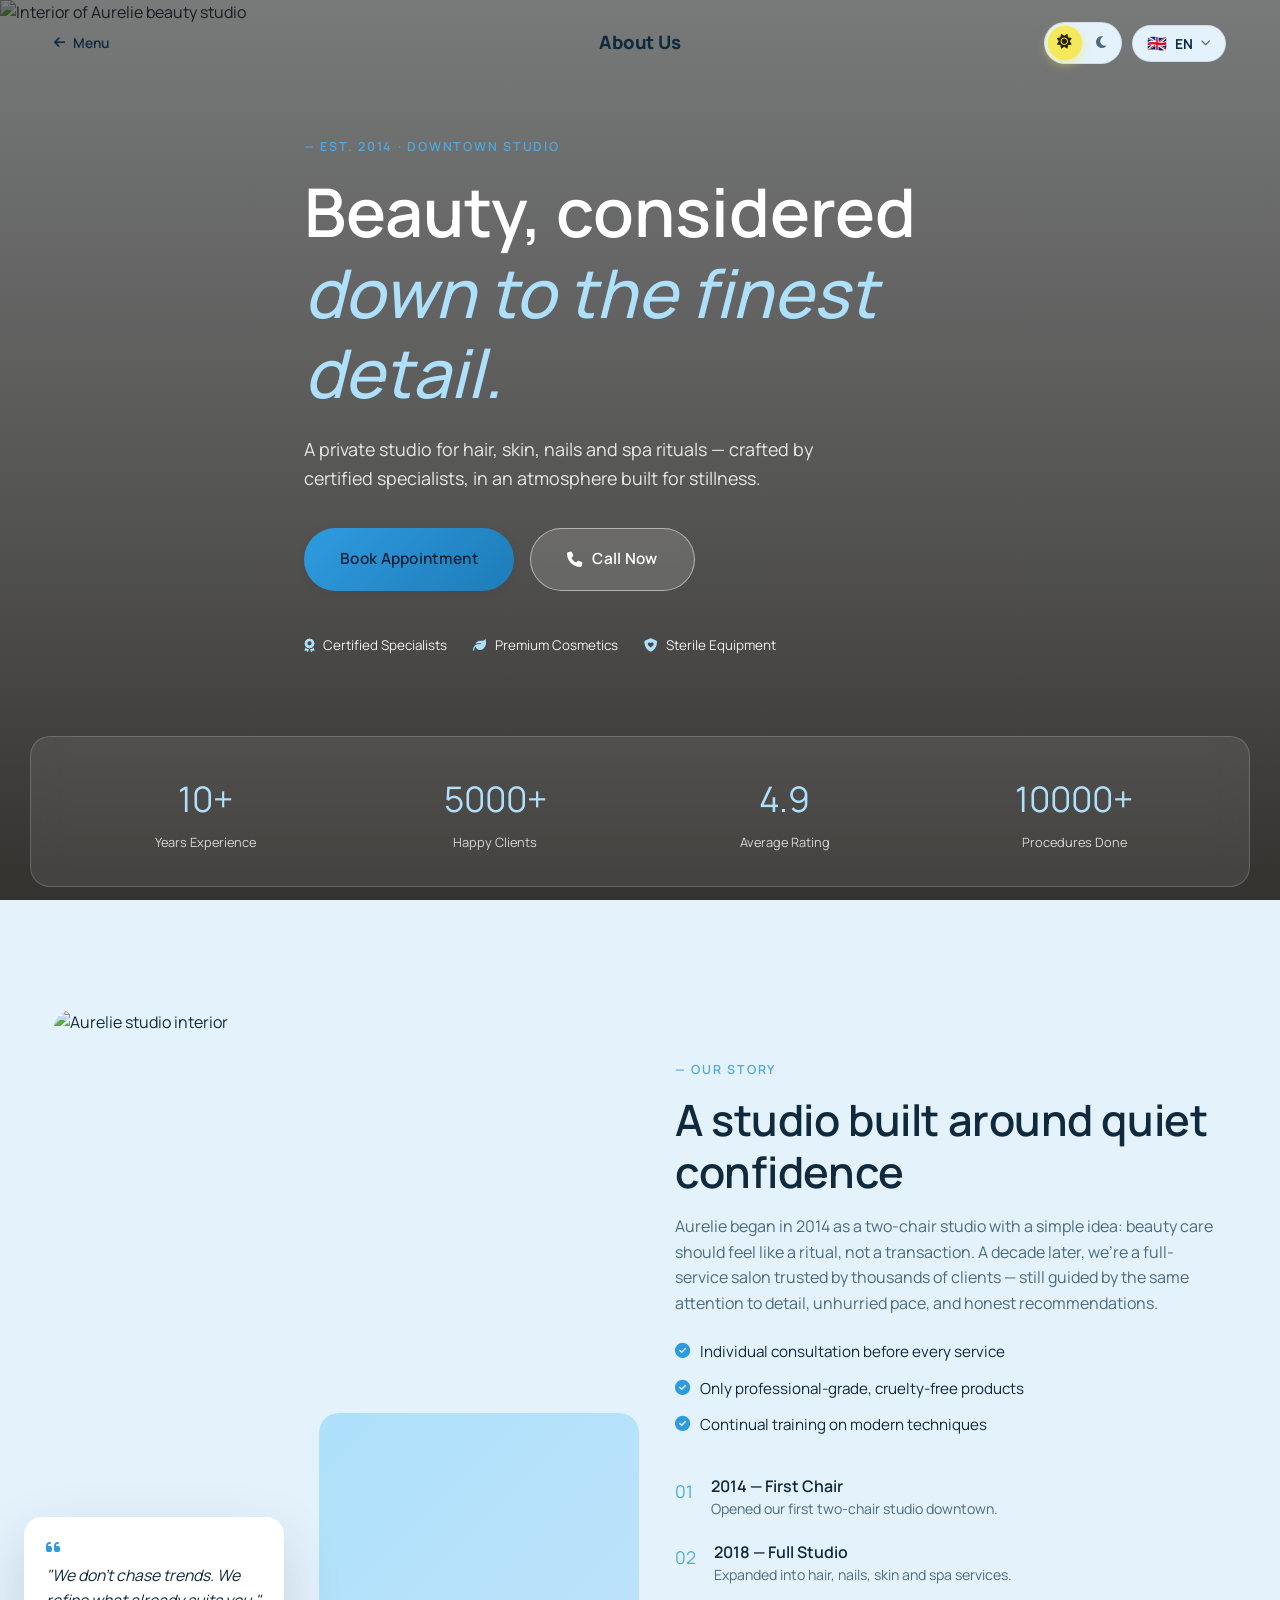
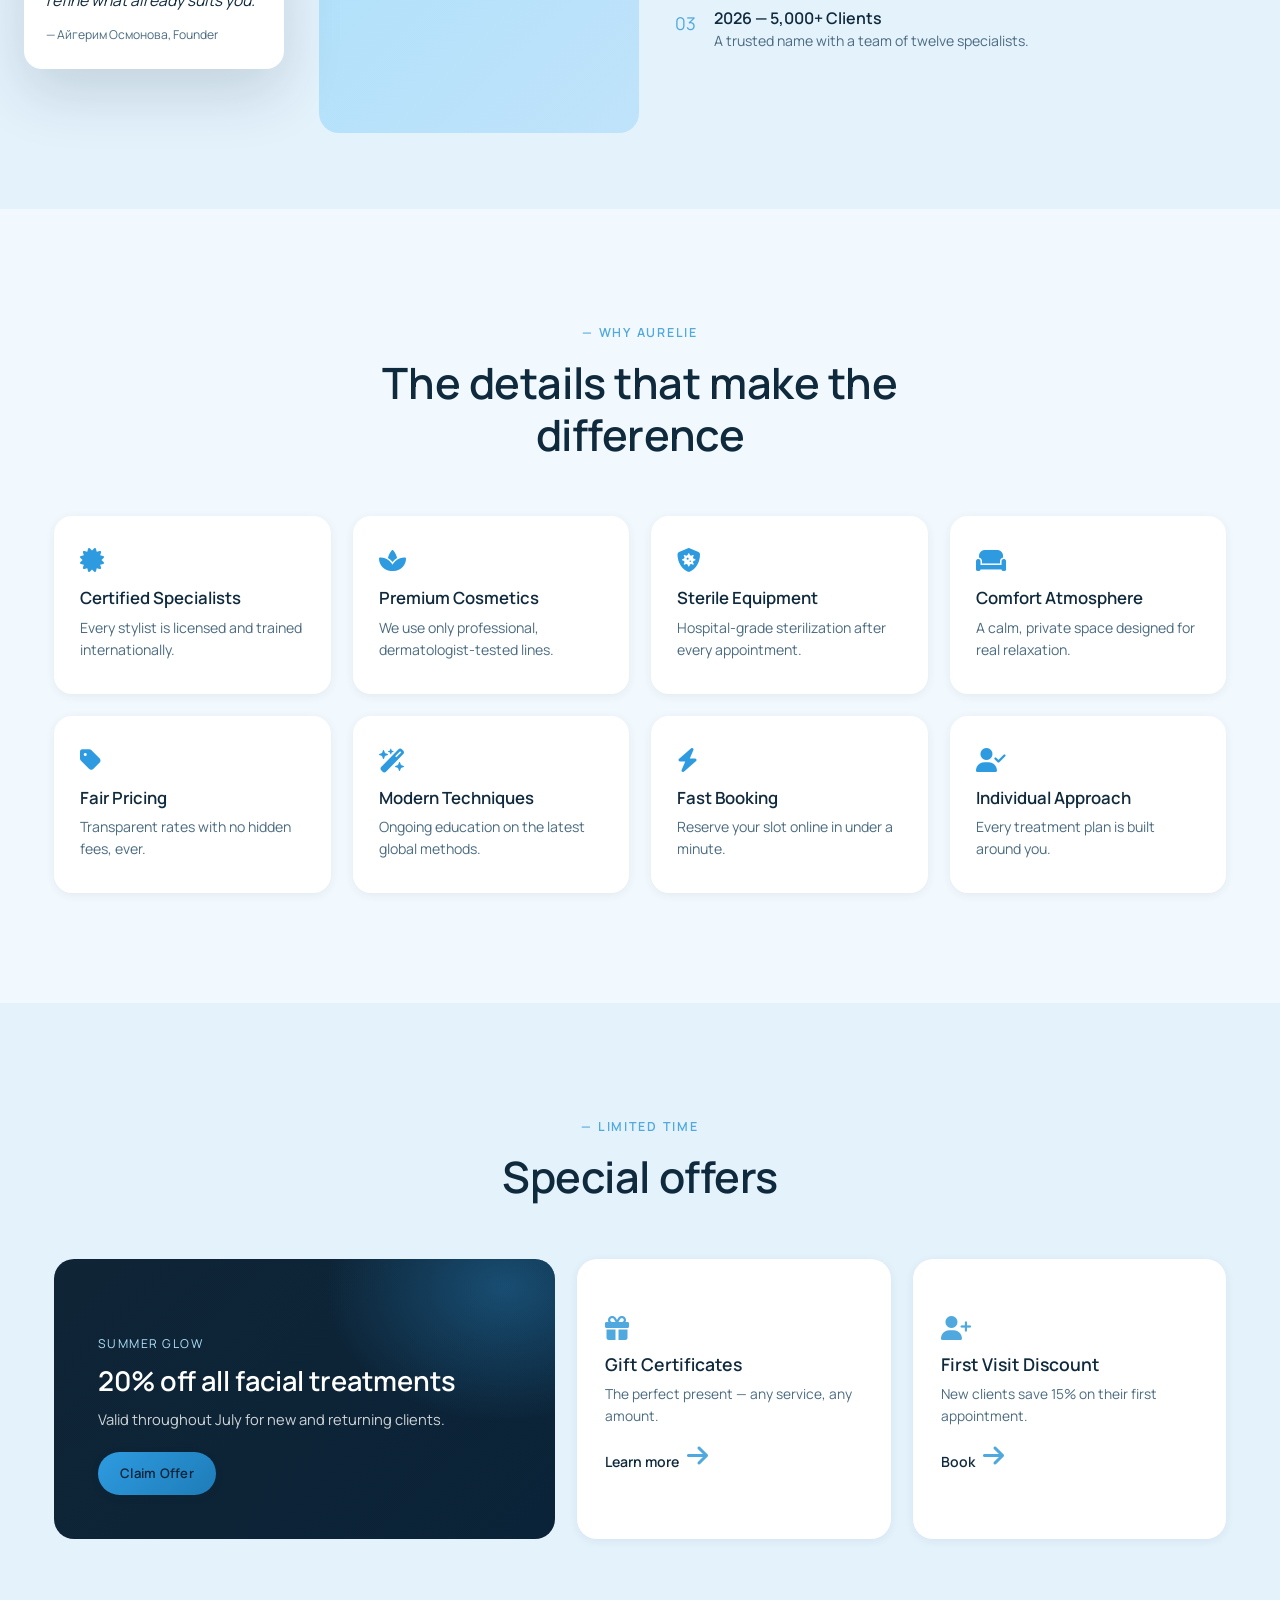
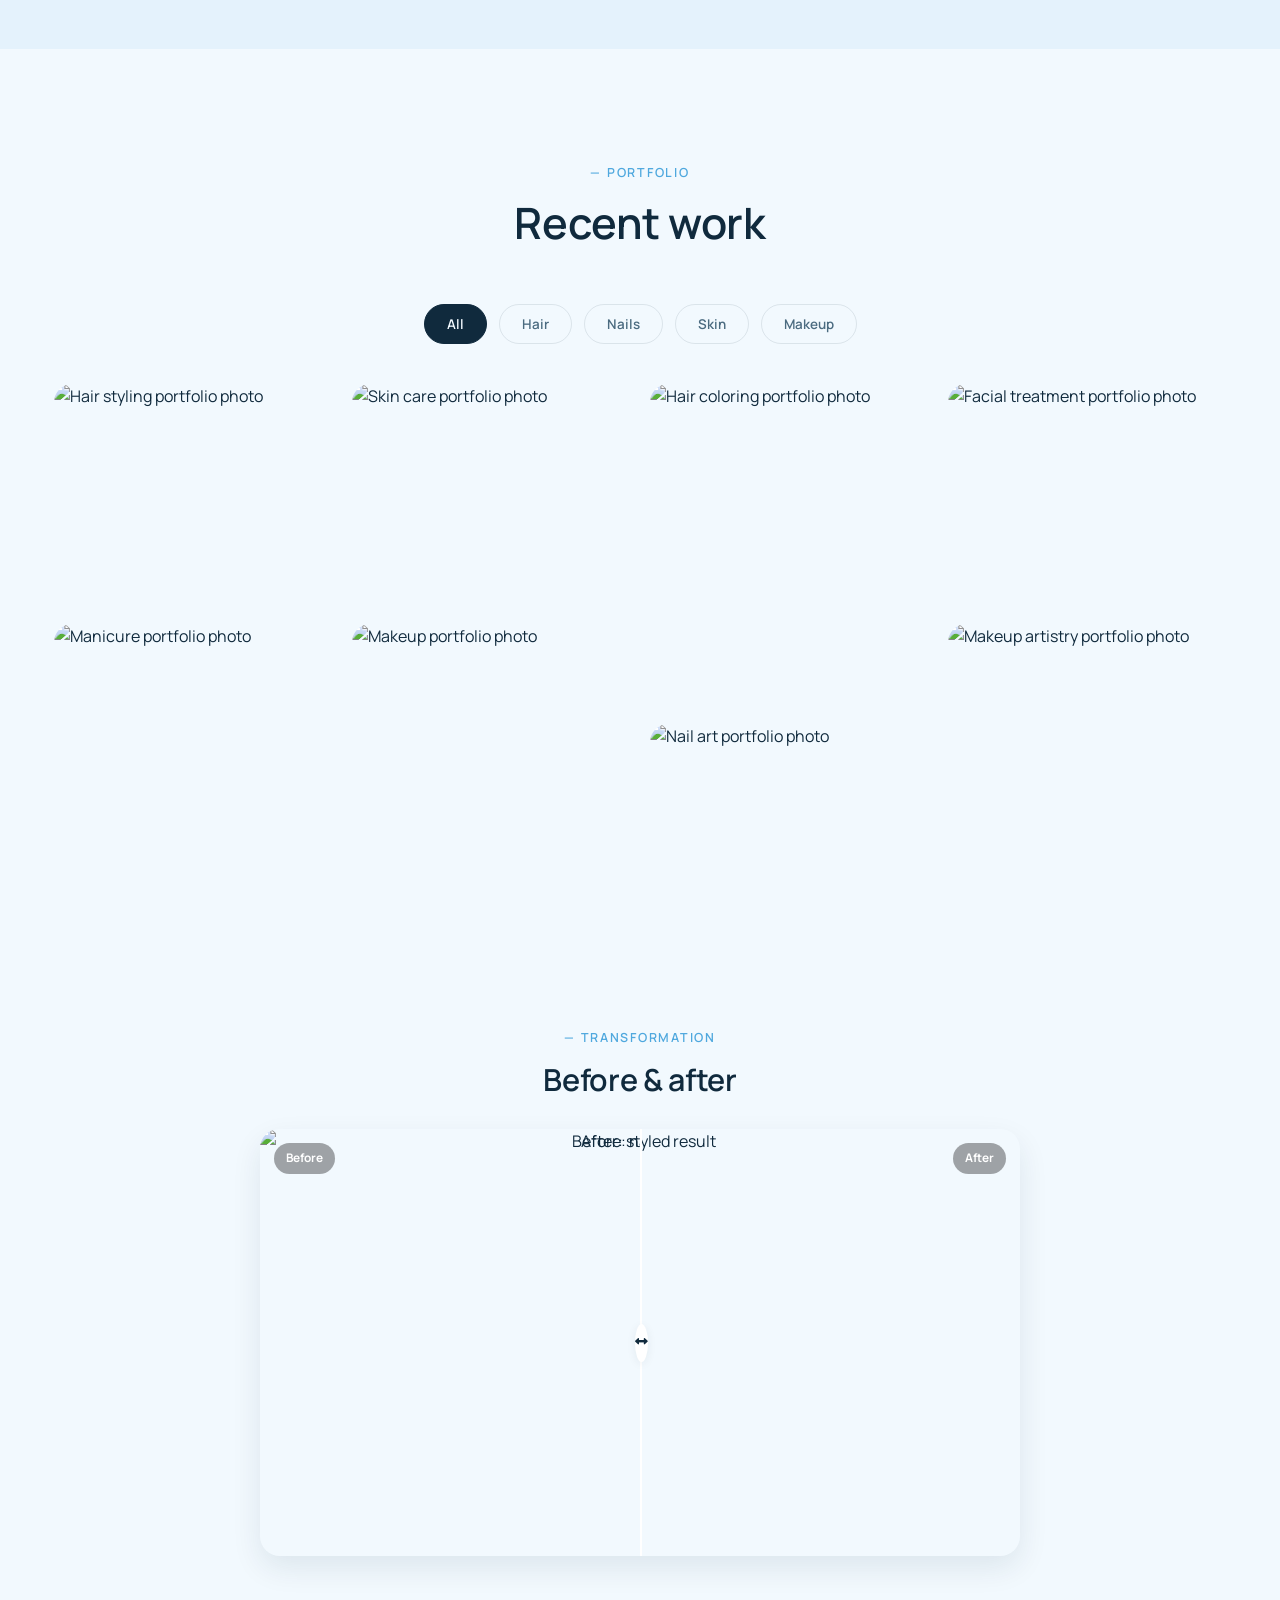
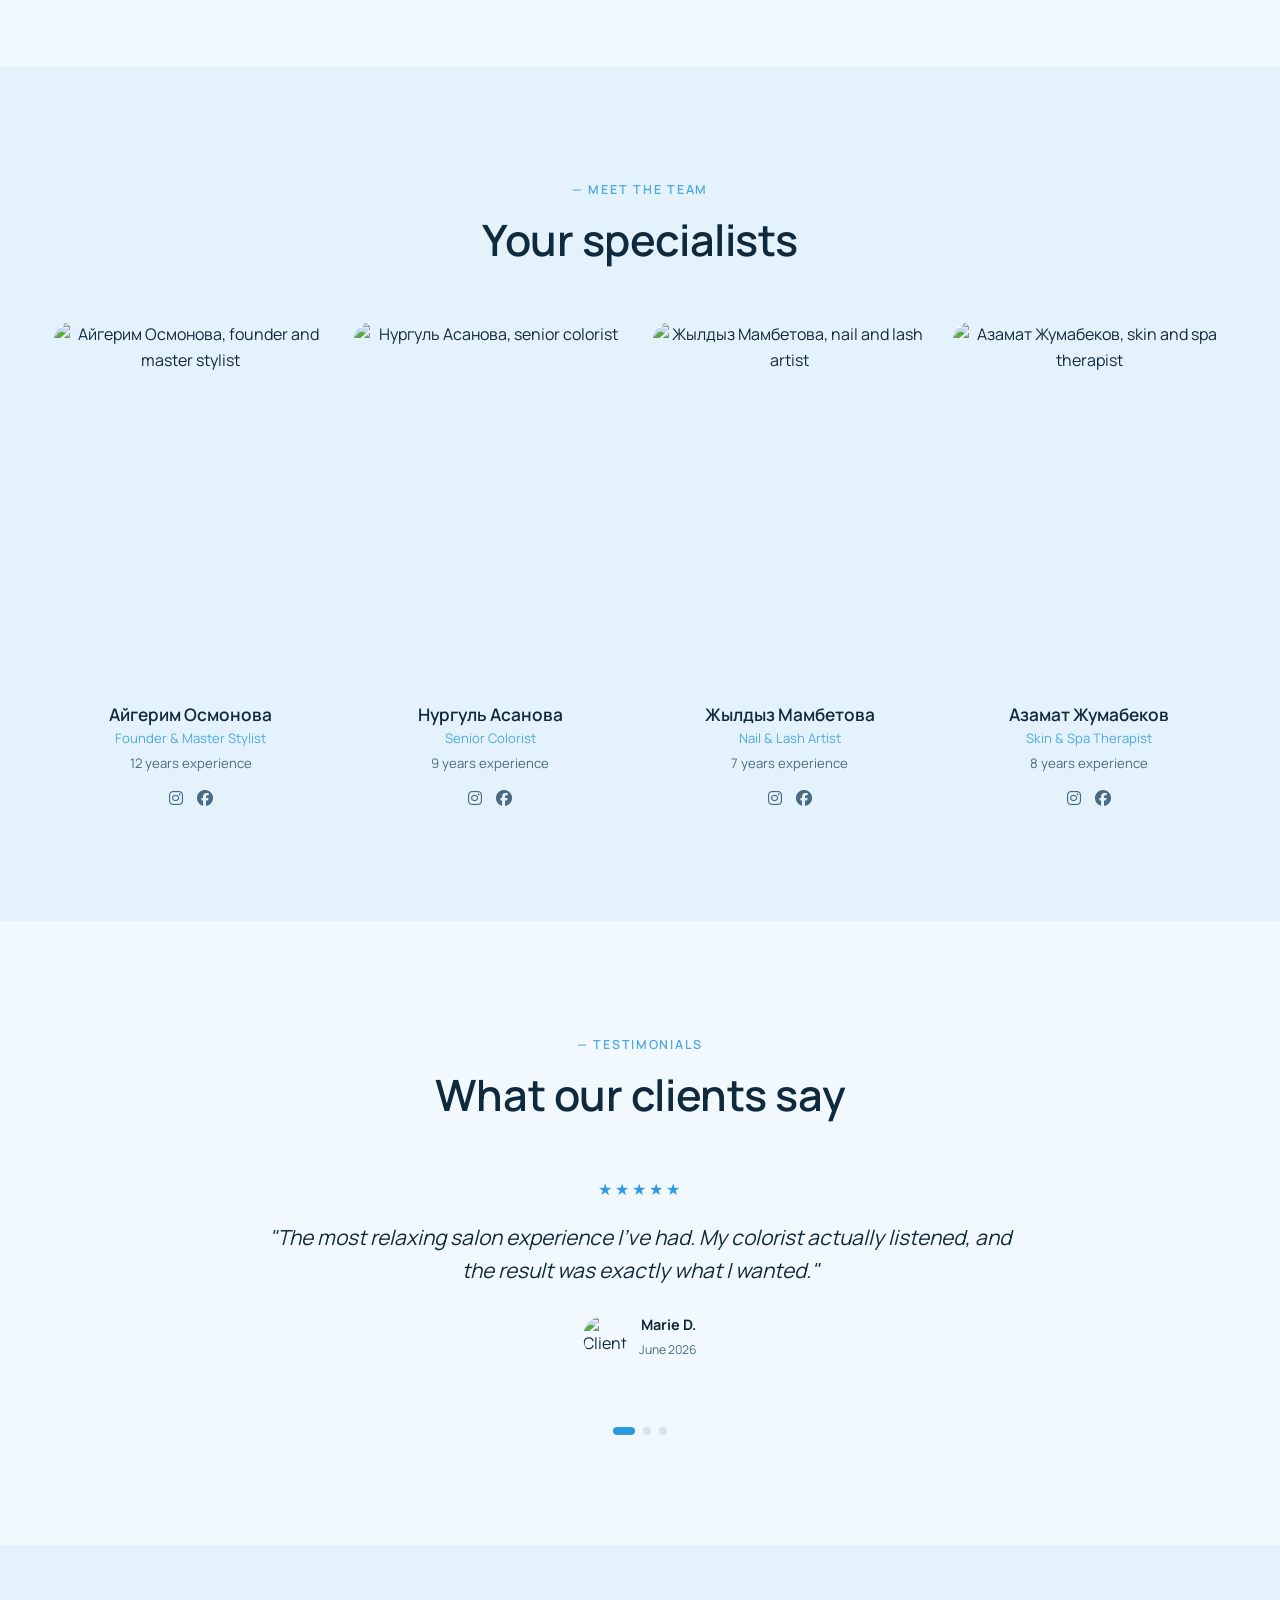
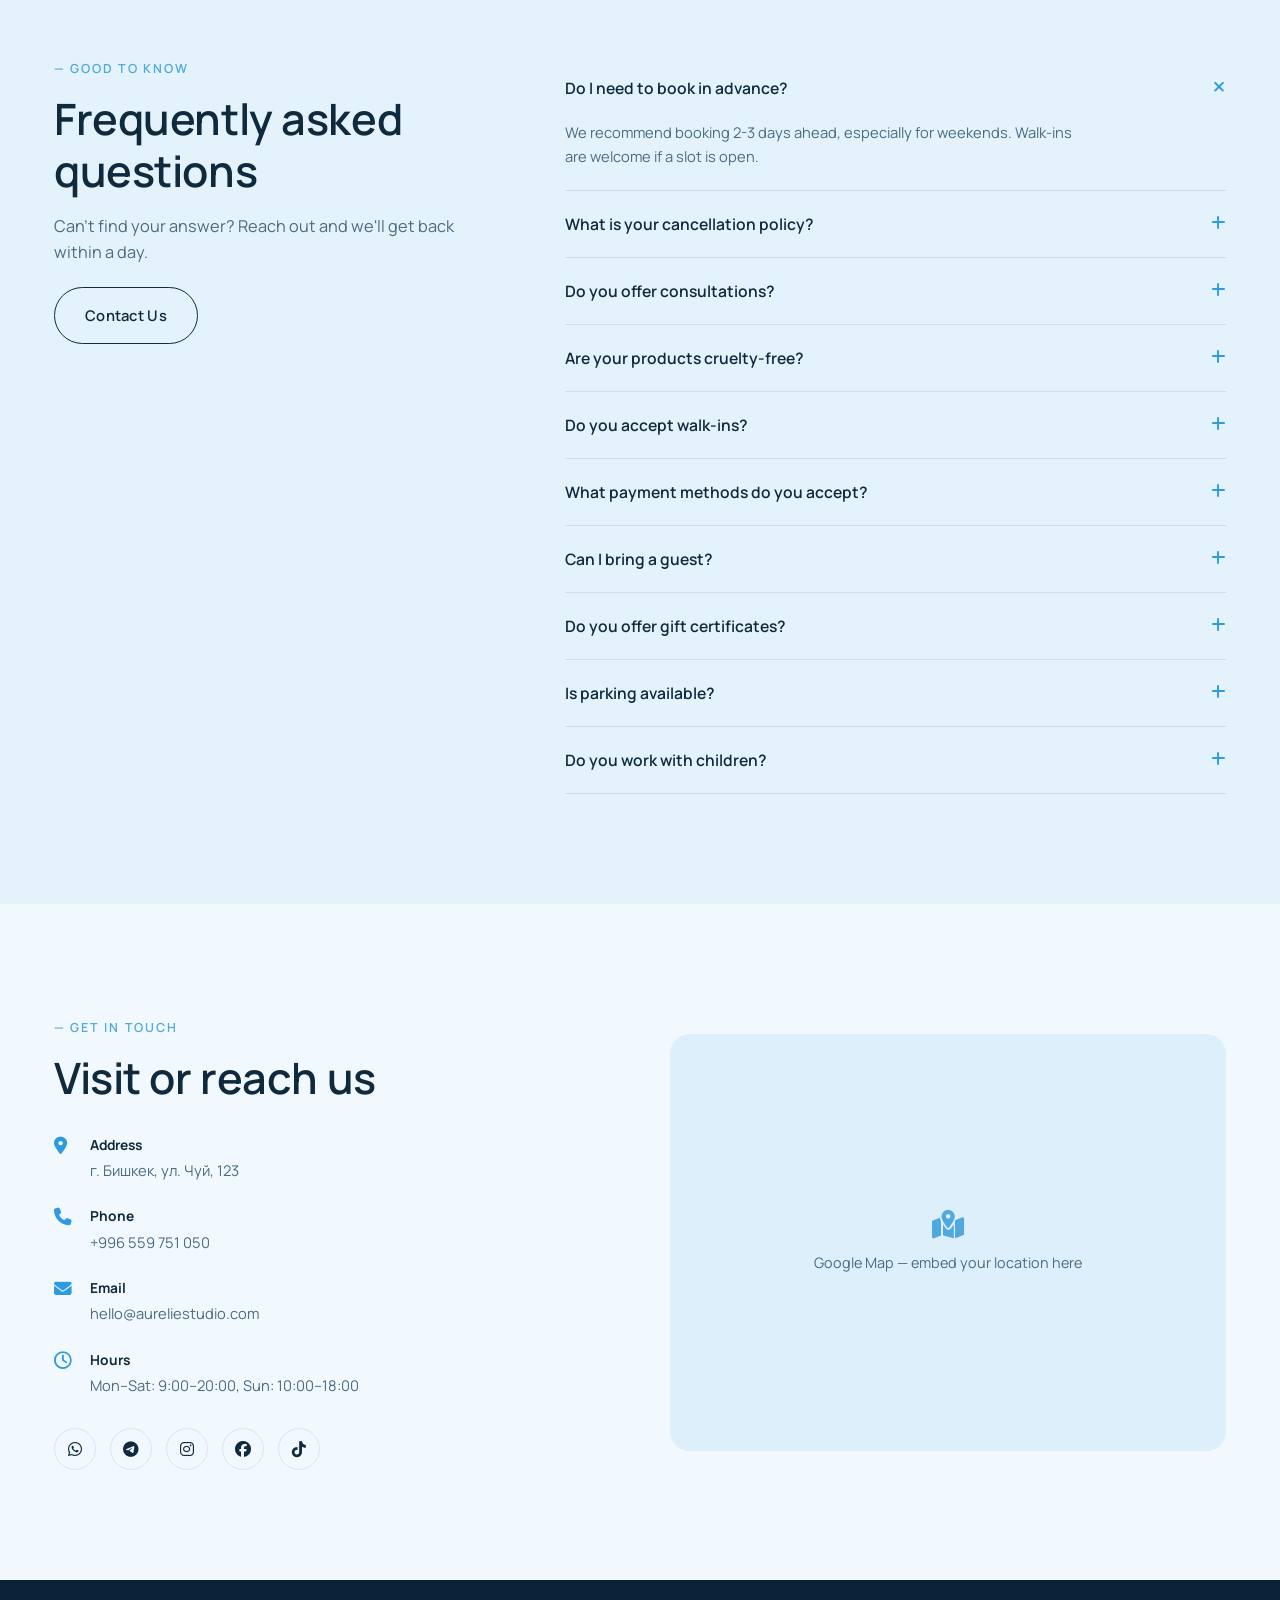
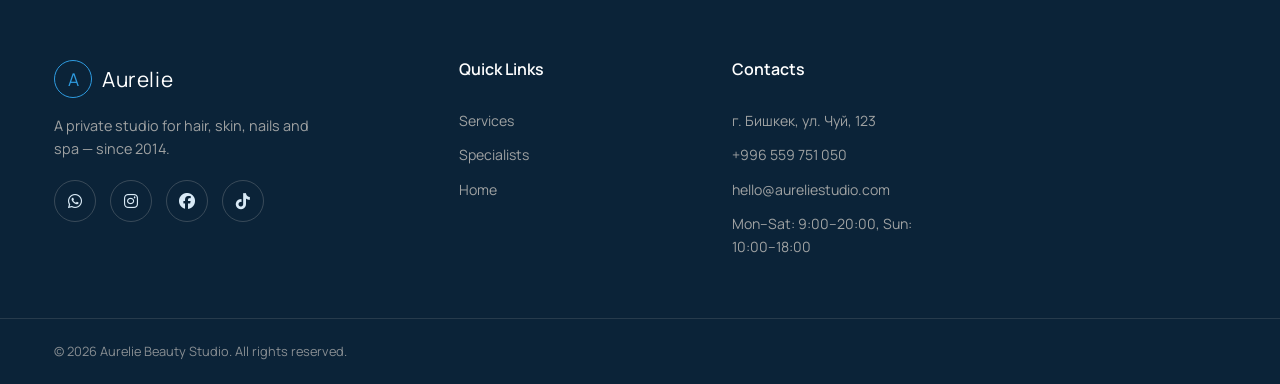
==== commit 4649214e: "Add files via upload" ====
--- a/about.html
+++ b/about.html
@@ -113,7 +113,7 @@
         <div class="about__floating-card">
           <i class="fa-solid fa-quote-left"></i>
           <p data-i18n="about_quote">"We don't chase trends. We refine what already suits you."</p>
-          <span data-i18n="about_quote_author">— Camille Laurent, Founder</span>
+          <span data-i18n="about_quote_author">— Айгерим Осмонова, Founder</span>
         </div>
       </div>
 
@@ -250,8 +250,8 @@
 
       <div class="team__grid">
         <div class="team-card reveal">
-          <img src="https://images.pexels.com/photos/3992872/pexels-photo-3992872.jpeg?auto=compress&cs=tinysrgb&w=500" alt="Camille Laurent, founder and master stylist" class="team-card__img" loading="lazy" >
-          <h3>Camille Laurent</h3>
+          <img src="https://images.pexels.com/photos/3992872/pexels-photo-3992872.jpeg?auto=compress&cs=tinysrgb&w=500" alt="Айгерим Осмонова, founder and master stylist" class="team-card__img" loading="lazy" >
+          <h3>Айгерим Осмонова</h3>
           <span data-i18n="team_1_role">Founder &amp; Master Stylist</span>
           <p data-i18n="team_1_exp">12 years experience</p>
           <div class="team-card__social">
@@ -260,8 +260,8 @@
           </div>
         </div>
         <div class="team-card reveal">
-          <img src="https://images.pexels.com/photos/3992866/pexels-photo-3992866.jpeg?auto=compress&cs=tinysrgb&w=500" alt="Elena Moreau, senior colorist" class="team-card__img" loading="lazy" >
-          <h3>Elena Moreau</h3>
+          <img src="https://images.pexels.com/photos/3992866/pexels-photo-3992866.jpeg?auto=compress&cs=tinysrgb&w=500" alt="Нургуль Асанова, senior colorist" class="team-card__img" loading="lazy" >
+          <h3>Нургуль Асанова</h3>
           <span data-i18n="team_2_role">Senior Colorist</span>
           <p data-i18n="team_2_exp">9 years experience</p>
           <div class="team-card__social">
@@ -270,8 +270,8 @@
           </div>
         </div>
         <div class="team-card reveal">
-          <img src="https://images.pexels.com/photos/6187850/pexels-photo-6187850.jpeg?auto=compress&cs=tinysrgb&w=500" alt="Sofia Marchetti, nail and lash artist" class="team-card__img" loading="lazy" >
-          <h3>Sofia Marchetti</h3>
+          <img src="https://images.pexels.com/photos/6187850/pexels-photo-6187850.jpeg?auto=compress&cs=tinysrgb&w=500" alt="Жылдыз Мамбетова, nail and lash artist" class="team-card__img" loading="lazy" >
+          <h3>Жылдыз Мамбетова</h3>
           <span data-i18n="team_3_role">Nail &amp; Lash Artist</span>
           <p data-i18n="team_3_exp">7 years experience</p>
           <div class="team-card__social">
@@ -280,8 +280,8 @@
           </div>
         </div>
         <div class="team-card reveal">
-          <img src="https://images.pexels.com/photos/6186761/pexels-photo-6186761.jpeg?auto=compress&cs=tinysrgb&w=500" alt="Daniel Reyes, skin and spa therapist" class="team-card__img" loading="lazy" >
-          <h3>Daniel Reyes</h3>
+          <img src="https://images.pexels.com/photos/6186761/pexels-photo-6186761.jpeg?auto=compress&cs=tinysrgb&w=500" alt="Азамат Жумабеков, skin and spa therapist" class="team-card__img" loading="lazy" >
+          <h3>Азамат Жумабеков</h3>
           <span data-i18n="team_4_role">Skin &amp; Spa Therapist</span>
           <p data-i18n="team_4_exp">8 years experience</p>
           <div class="team-card__social">
